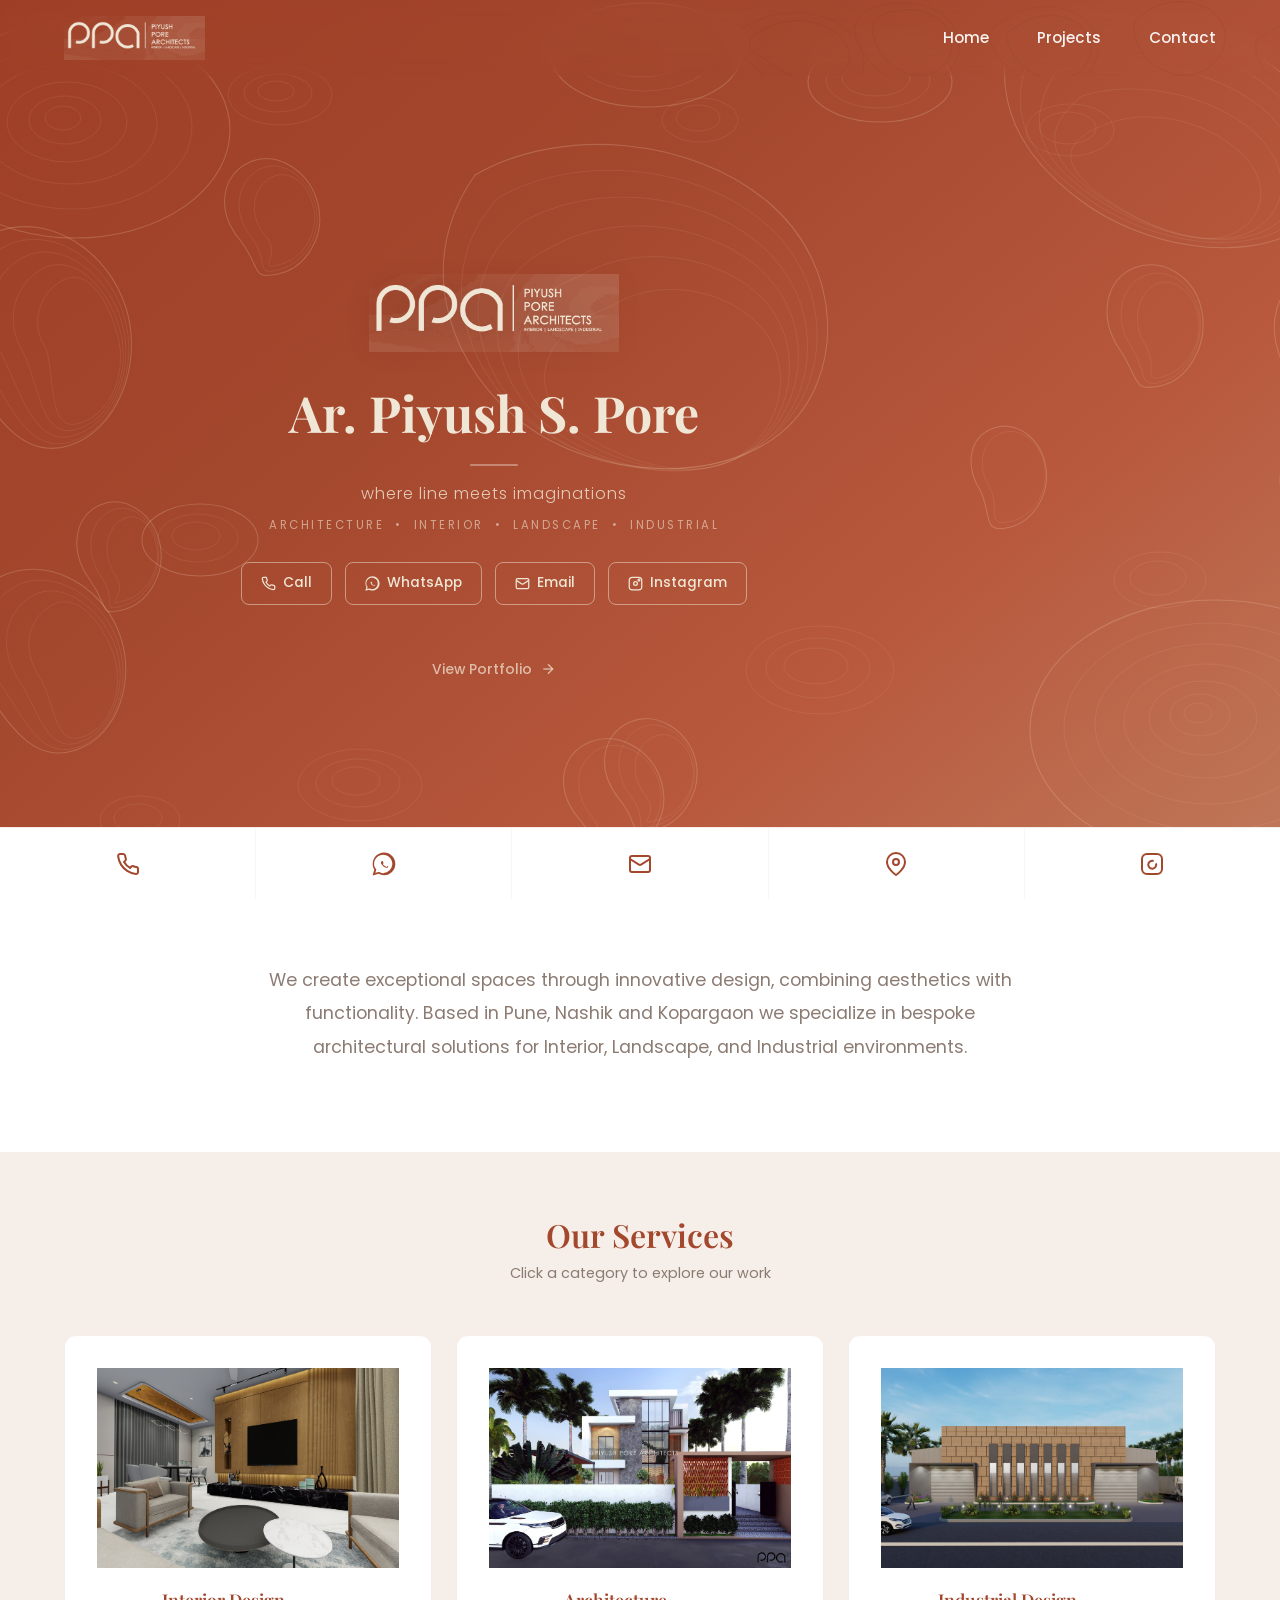
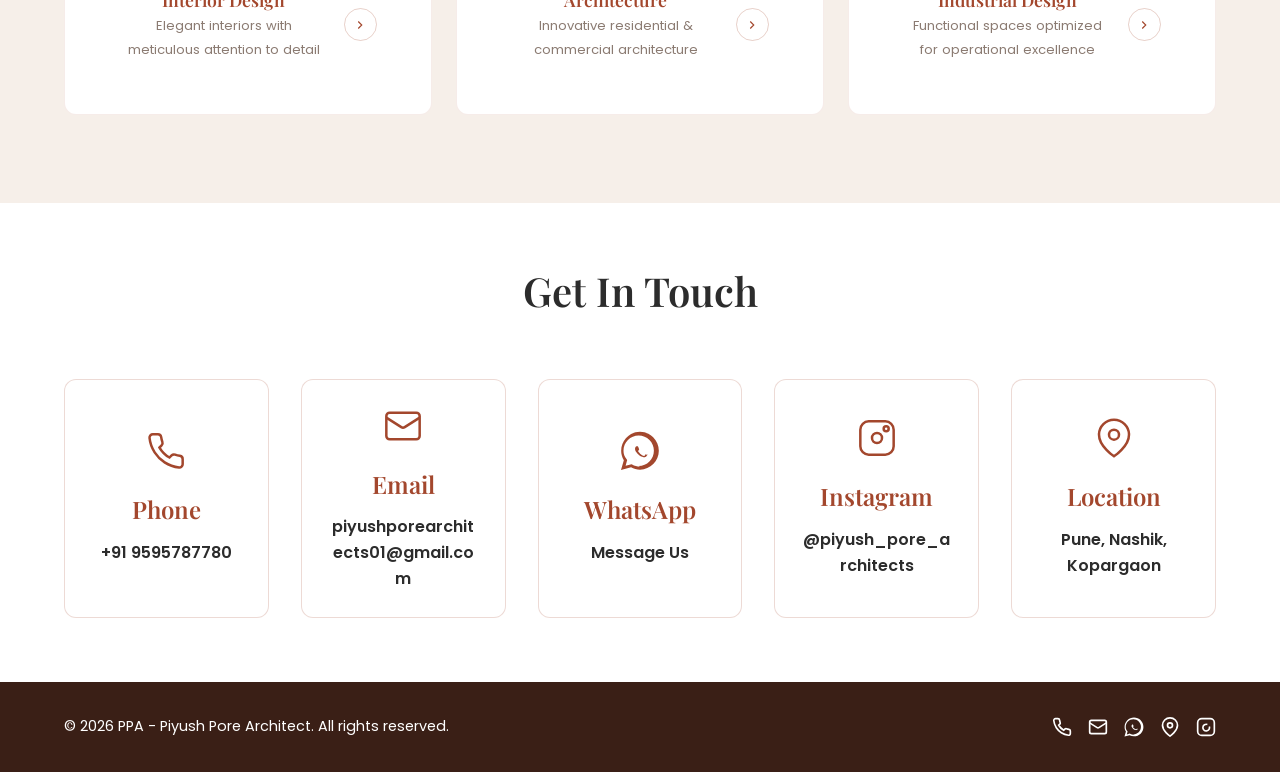
==== ppa-prod/index.html @ c806eb94 "PPA Design Version 2 with images" ====
<!DOCTYPE html>
<html lang="en">
<head>
<meta charset="UTF-8">
<meta name="viewport" content="width=device-width, initial-scale=1.0">
<meta name="description" content="PPA - Piyush Pore Architect. Premium architecture services for Interior, Landscape, and Industrial design in Pune, Nashik, and Kopargaon, Maharashtra.">
<meta name="theme-color" content="#A3472D">
<meta property="og:title" content="PPA - Piyush Pore Architect">
<meta property="og:description" content="Premium Architecture Services — Interior | Landscape | Industrial">
<meta property="og:type" content="website">
<meta property="og:url" content="https://pparchitect.netlify.app">
<title>PPA - Piyush Pore Architect | Premium Architecture Design</title>
<link rel="icon" type="image/svg+xml" href="data:image/svg+xml,<svg xmlns='http://www.w3.org/2000/svg' viewBox='0 0 100 100'><text y='75' font-size='75' font-weight='bold' fill='%23A3472D'>P</text></svg>">
<link rel="preconnect" href="https://fonts.googleapis.com">
<link rel="preconnect" href="https://fonts.gstatic.com" crossorigin>
<link href="https://fonts.googleapis.com/css2?family=Playfair+Display:wght@500;600;700&family=Poppins:wght@300;400;500;600&display=swap" rel="stylesheet">
<link rel="stylesheet" href="assets/css/style.css">
<style>
/* ══════════════════════════════════════
   NAVBAR
══════════════════════════════════════ */
.navbar {
  position: fixed; top: 0; left: 0; right: 0; z-index: 100;
  background: transparent;
  padding: 1rem 0;
  transition: background 0.5s ease, box-shadow 0.5s ease;
}
.navbar.scrolled {
  background: rgba(246,239,233,0.98);
  backdrop-filter: blur(12px);
  box-shadow: 0 2px 20px rgba(0,0,0,0.08);
}
/* Logo swap: cream on hero, brown on scroll */
.logo-cream { display: block; height: 44px; width: auto; }
.logo-brown { display: none;  height: 44px; width: auto; }
.navbar.scrolled .logo-cream { display: none; }
.navbar.scrolled .logo-brown { display: block; }
/* Nav link colours */
.nav-link { color: rgba(255,255,255,0.92) !important; transition: color 0.5s; }
.navbar.scrolled .nav-link { color: #2C2C2C !important; }
.nav-link::after { background: rgba(240,230,214,0.7); }
.navbar.scrolled .nav-link::after { background: #A3472D; }
.menu-toggle span { background: #F0E6D6; transition: background 0.4s; }
.navbar.scrolled .menu-toggle span { background: #A3472D; }
/* Navbar topo accent — right side only */
.navbar-topo {
  position: absolute; top: 0; right: 0;
  width: 42%; height: 100%;
  overflow: hidden; pointer-events: none; opacity: 0.06;
  transition: opacity 0.5s;
}
.navbar.scrolled .navbar-topo { opacity: 0.04; }
.navbar-topo svg { width: 100%; height: 100%; }

/* ══════════════════════════════════════
   HERO
══════════════════════════════════════ */
.hero {
  margin-top: 0; padding: 0;
  min-height: 100vh;
  display: flex; align-items: center; justify-content: center;
  background: linear-gradient(140deg, #9E3F26 0%, #A3472D 35%, #B8593D 70%, #C07A5C 100%);
  position: relative; overflow: hidden;
}
/* Topographic SVG background */
.hero-topo {
  position: absolute; inset: 0;
  pointer-events: none; overflow: hidden;
}
.hero-topo svg { width: 100%; height: 100%; position: absolute; inset: 0; }
.tl  { fill: none; stroke: rgba(240,215,185,0.22); stroke-width: 1.1; }
.tlt { fill: none; stroke: rgba(240,215,185,0.13); stroke-width: 0.7; }

/* ══════════════════════════════════════
   HERO CONTENT
══════════════════════════════════════ */
.hero-content {
  text-align: center; z-index: 2;
  max-width: 860px;
  padding: 5.5rem 1.5rem 2rem;
  display: flex; flex-direction: column; align-items: center;
  min-height: 100vh; justify-content: center;
  gap: 0;
}
.hero-logo-img {
  height: 78px; width: auto;
  margin-bottom: 1.8rem;
  animation: fadeUp 0.9s ease 0.1s both;
  filter: drop-shadow(0 2px 14px rgba(0,0,0,0.2));
}
/* Name stroke→fill animation */
.hero-title-svg {
  width: 100%; max-width: 580px; height: auto;
  overflow: visible; margin: 0 auto 0.3rem; display: block;
  animation: fadeUp 0.9s ease 0.4s both;
}
.title-text {
  font-family: 'Playfair Display', serif;
  font-size: 50px; font-weight: 700;
  fill: none;
  stroke: rgba(240,230,214,0.85); stroke-width: 1px;
  paint-order: stroke fill;
  animation: fillText 2.2s ease forwards 0.9s;
}
@keyframes fillText {
  0%   { fill: none; stroke: rgba(240,230,214,0.85); stroke-width: 1px; }
  50%  { fill: rgba(240,230,214,0.3); stroke: rgba(240,230,214,0.7); stroke-width: 0.5px; }
  100% { fill: #F0E6D6; stroke: rgba(240,230,214,0); stroke-width: 0; }
}
@keyframes fadeUp {
  from { opacity: 0; transform: translateY(20px); }
  to   { opacity: 1; transform: translateY(0); }
}
.hero-divider {
  width: 48px; height: 1.5px;
  background: rgba(240,230,214,0.4);
  margin: 0.85rem auto;
  animation: fadeUp 0.9s ease 0.7s both;
}
.hero-subtitle {
  font-size: 1rem; color: rgba(240,230,214,0.82);
  margin-bottom: 0.45rem; font-weight: 300; letter-spacing: 1px;
  animation: fadeUp 0.9s ease 0.8s both;
}
.hero-services-line {
  font-size: 0.72rem; color: rgba(240,230,214,0.58);
  letter-spacing: 2.5px; font-family: 'Poppins', sans-serif;
  font-weight: 400; text-transform: uppercase;
  margin-bottom: 1.6rem;
  animation: fadeUp 0.9s ease 0.9s both;
}
.hero-cta {
  display: flex; gap: 0.8rem;
  justify-content: center; flex-wrap: wrap;
  margin-bottom: 1.2rem;
  animation: fadeUp 0.9s ease 1s both;
}
.btn-outline {
  background: transparent; color: #F0E6D6;
  border: 1.5px solid rgba(240,230,214,0.5);
  border-radius: 8px; padding: 0.6rem 1.2rem;
  font-size: 0.86rem; font-weight: 500;
  display: inline-flex; align-items: center; gap: 0.42rem;
  cursor: pointer; transition: all 0.3s; text-decoration: none;
  font-family: 'Poppins', sans-serif;
}
.btn-outline:hover { background: rgba(240,230,214,0.13); border-color: #F0E6D6; transform: translateY(-2px); }
.btn-icon { width: 15px; height: 15px; flex-shrink: 0; }
.hero-secondary { animation: fadeUp 0.9s ease 1.1s both; }
.link-arrow {
  display: inline-flex; align-items: center; gap: 0.5rem;
  color: rgba(240,230,214,0.72); font-weight: 500; font-size: 0.87rem;
  text-decoration: none; transition: all 0.3s; font-family: 'Poppins', sans-serif;
}
.link-arrow:hover { color: #F0E6D6; gap: 0.82rem; }
.link-arrow svg { width: 16px; height: 16px; }

/* ══════════════════════════════════════
   SERVICE CARDS
══════════════════════════════════════ */
.services { padding: 4rem 1.5rem; background: var(--light); }
.services-section-title { text-align: center; font-family: var(--font-serif); font-size: 2rem; color: var(--primary); margin-bottom: 0.4rem; }
.services-section-sub { text-align: center; color: var(--gray); font-size: 0.9rem; margin-bottom: 2.5rem; }
.services-grid { display: grid; grid-template-columns: repeat(3,1fr); gap: 1.5rem; }
.service-card { background: var(--white); border: 1px solid rgba(163,71,45,0.1); border-radius: 12px; overflow: hidden; cursor: pointer; transition: all 0.4s; }
.service-card:hover { border-color: var(--primary); box-shadow: 0 16px 40px rgba(163,71,45,0.15); transform: translateY(-4px); }
.service-card.active { border-color: var(--primary); box-shadow: 0 16px 40px rgba(163,71,45,0.2); }
.service-card-preview { width: 100%; height: 200px; overflow: hidden; }
.service-card-preview img { width: 100%; height: 100%; object-fit: cover; transition: transform 0.5s; }
.service-card:hover .service-card-preview img { transform: scale(1.05); }
.service-card-body { padding: 1.3rem 1.4rem; display: flex; justify-content: space-between; align-items: center; }
.service-card-body h3 { color: var(--primary); font-size: 1.1rem; margin: 0; font-family: var(--font-serif); }
.service-card-info p { color: var(--gray); font-size: 0.82rem; margin: 0.25rem 0 0; }
.service-card-info { flex: 1; }
.service-card-arrow { width: 33px; height: 33px; border: 1.5px solid rgba(163,71,45,0.25); border-radius: 50%; display: flex; align-items: center; justify-content: center; transition: all 0.3s; flex-shrink: 0; margin-left: 1rem; }
.service-card:hover .service-card-arrow,
.service-card.active .service-card-arrow { background: var(--primary); border-color: var(--primary); }
.service-card-arrow svg { width: 14px; height: 14px; color: var(--primary); transition: all 0.3s; }
.service-card:hover .service-card-arrow svg,
.service-card.active .service-card-arrow svg { color: white; }
.arrow-icon { transition: transform 0.3s; }
.service-card.active .arrow-icon { transform: rotate(90deg); }

/* Strip */
.image-strip-wrapper { grid-column: 1/-1; max-height: 0; overflow: hidden; transition: max-height 0.6s cubic-bezier(0.4,0,0.2,1), opacity 0.4s; opacity: 0; }
.image-strip-wrapper.open { max-height: 420px; opacity: 1; }
.image-strip-panel { background: var(--white); border: 1px solid rgba(163,71,45,0.12); border-radius: 12px; padding: 1.4rem; margin-top: 0.5rem; }
.image-strip-header { display: flex; justify-content: space-between; align-items: center; margin-bottom: 1rem; }
.image-strip-header h4 { font-family: var(--font-serif); color: var(--primary); font-size: 1.05rem; margin: 0; }
.view-all-btn { display: inline-flex; align-items: center; gap: 5px; padding: 0.42rem 1rem; background: var(--primary); color: white; border-radius: 50px; font-size: 0.82rem; font-weight: 600; text-decoration: none; transition: all 0.3s; }
.view-all-btn:hover { background: var(--dark); }
.view-all-btn svg { width: 13px; height: 13px; }
.image-strip-scroll { display: flex; gap: 10px; overflow-x: auto; padding-bottom: 0.6rem; scroll-snap-type: x mandatory; scrollbar-width: thin; scrollbar-color: var(--secondary) transparent; -webkit-overflow-scrolling: touch; }
.image-strip-scroll::-webkit-scrollbar { height: 3px; }
.image-strip-scroll::-webkit-scrollbar-thumb { background: var(--secondary); border-radius: 2px; }
.strip-img-item { flex: 0 0 250px; height: 190px; border-radius: 8px; overflow: hidden; cursor: pointer; scroll-snap-align: start; position: relative; transition: transform 0.3s; }
.strip-img-item:hover { transform: scale(1.02); }
.strip-img-item img { width: 100%; height: 100%; object-fit: cover; transition: transform 0.4s; }
.strip-img-item:hover img { transform: scale(1.08); }
.strip-img-overlay { position: absolute; inset: 0; background: linear-gradient(180deg, transparent 50%, rgba(58,31,22,0.85) 100%); opacity: 0; transition: opacity 0.3s; display: flex; align-items: flex-end; padding: 0.7rem; }
.strip-img-item:hover .strip-img-overlay { opacity: 1; }
.strip-img-overlay span { color: white; font-size: 0.78rem; font-weight: 500; }

/* Lightbox */
.lightbox { display: none; position: fixed; inset: 0; background: rgba(0,0,0,0.96); z-index: 2000; align-items: center; justify-content: center; }
.lightbox.active { display: flex; }
.lightbox-inner { max-width: 90vw; max-height: 90vh; display: flex; flex-direction: column; align-items: center; }
.lightbox-inner img { max-width: 100%; max-height: 80vh; border-radius: 8px; object-fit: contain; }
.lightbox-caption { color: #E8D5C4; font-family: var(--font-serif); font-size: 0.9rem; margin-top: 0.8rem; }
.lightbox-close { position: fixed; top: 18px; right: 18px; width: 42px; height: 42px; background: rgba(255,255,255,0.1); border: none; border-radius: 50%; cursor: pointer; display: flex; align-items: center; justify-content: center; transition: background 0.3s; z-index: 2001; }
.lightbox-close:hover { background: var(--primary); }
.lightbox-close svg { width: 20px; height: 20px; color: white; }
.lightbox-nav { position: fixed; top: 50%; transform: translateY(-50%); width: 42px; height: 42px; background: rgba(255,255,255,0.1); border: none; border-radius: 50%; cursor: pointer; display: flex; align-items: center; justify-content: center; transition: background 0.3s; z-index: 2001; }
.lightbox-nav:hover { background: var(--primary); }
.lightbox-nav svg { width: 20px; height: 20px; color: white; }
.lightbox-prev { left: 18px; }
.lightbox-next { right: 18px; }

/* Footer */
.footer-links { grid-template-columns: repeat(5,1fr); }

/* ══════════════════════════════════════
   RESPONSIVE
══════════════════════════════════════ */
@media (max-width: 768px) {
  .services-grid { grid-template-columns: 1fr; }
  .hero-logo-img { height: 58px; }
  .title-text { font-size: 32px; }
  .hero-title-svg { max-width: 300px; }
  .strip-img-item { flex: 0 0 200px; height: 160px; }
  .image-strip-wrapper.open { max-height: 340px; }
  .navbar-topo { display: none; }
  .hero-content { padding: 4.5rem 1.2rem 1.5rem; }
}
@media (max-width: 480px) {
  .title-text { font-size: 24px; }
  .hero-title-svg { max-width: 230px; }
  .hero-cta { flex-direction: column; align-items: stretch; }
  .btn-outline { justify-content: center; }
  .hero-logo-img { height: 48px; }
}
</style>
</head>
<body>

<!-- ══════════════════════════════════════
     NAVBAR
══════════════════════════════════════ -->
<nav class="navbar" id="navbar">
  <!-- Subtle topo pattern right side -->
  <div class="navbar-topo" aria-hidden="true">
    <svg viewBox="0 0 600 70" preserveAspectRatio="xMidYMid slice" xmlns="http://www.w3.org/2000/svg">
      <path d="M60,35 C80,18 110,14 132,26 C154,38 158,60 140,70 C122,80 96,72 78,58 C62,46 58,48 60,35Z" stroke="#3A1F16" stroke-width="0.9" fill="none"/>
      <path d="M48,30 C74,8 118,6 145,24 C170,42 172,72 148,84 C124,96 86,84 64,62 C44,42 38,48 48,30Z" stroke="#3A1F16" stroke-width="0.7" fill="none"/>
      <path d="M180,15 C200,4 228,8 240,24 C252,40 244,62 226,68 C208,74 186,62 178,44 C170,28 172,22 180,15Z" stroke="#3A1F16" stroke-width="0.9" fill="none"/>
      <path d="M168,10 C194,-4 232,2 246,22 C260,42 250,68 228,76 C206,84 176,70 164,48 C152,28 154,20 168,10Z" stroke="#3A1F16" stroke-width="0.7" fill="none"/>
      <path d="M310,22 C328,10 356,12 368,28 C380,44 372,66 352,72 C332,78 308,64 300,46 C292,30 296,30 310,22Z" stroke="#3A1F16" stroke-width="0.9" fill="none"/>
      <path d="M298,16 C322,0 360,4 374,24 C388,44 378,70 354,78 C330,86 298,70 286,48 C274,28 280,28 298,16Z" stroke="#3A1F16" stroke-width="0.7" fill="none"/>
      <path d="M430,8 C452,-4 484,2 494,20 C504,38 492,62 470,68 C448,74 422,58 416,38 C410,20 414,16 430,8Z" stroke="#3A1F16" stroke-width="0.9" fill="none"/>
      <path d="M540,28 C556,16 578,20 586,36 C594,52 582,70 564,74 C546,78 528,64 526,48 C524,34 528,36 540,28Z" stroke="#3A1F16" stroke-width="0.8" fill="none"/>
    </svg>
  </div>
  <div class="container">
    <div class="nav-wrapper">
      <a href="index.html" class="logo">
        <img src="assets/images/logo_cream.png" class="logo-cream" alt="PPA Architect" width="160" height="44">
        <img src="assets/images/logo_brown.png" class="logo-brown" alt="PPA Architect" width="160" height="44">
      </a>
      <button class="menu-toggle" id="menuToggle" aria-label="Toggle menu">
        <span></span><span></span><span></span>
      </button>
      <ul class="nav-menu" id="navMenu">
        <li><a href="index.html" class="nav-link">Home</a></li>
        <li><a href="projects.html" class="nav-link">Projects</a></li>
        <li><a href="#contact" class="nav-link">Contact</a></li>
      </ul>
    </div>
  </div>
</nav>

<!-- ══════════════════════════════════════
     HERO
══════════════════════════════════════ -->
<section class="hero" id="hero">

  <!-- Dense random organic topo background -->
  <div class="hero-topo" aria-hidden="true">
    <svg viewBox="0 0 1440 900" preserveAspectRatio="xMidYMid slice" xmlns="http://www.w3.org/2000/svg">

      <!-- CLUSTER 1: Top-left nested ovals -->
      <ellipse cx="155" cy="130" rx="155" ry="108" class="tl"/>
      <ellipse cx="152" cy="127" rx="120" ry="82"  class="tlt"/>
      <ellipse cx="149" cy="124" rx="88"  ry="60"  class="tlt"/>
      <ellipse cx="147" cy="122" rx="60"  ry="40"  class="tlt"/>
      <ellipse cx="145" cy="120" rx="36"  ry="24"  class="tlt"/>
      <ellipse cx="143" cy="118" rx="18"  ry="12"  class="tlt"/>

      <!-- CLUSTER 2: Top-right irregular blob -->
      <path d="M1090,30 C1175,0 1295,18 1360,72 C1422,126 1428,202 1374,232 C1320,262 1224,248 1160,200 C1098,154 1072,100 1090,30Z" class="tl"/>
      <path d="M1112,50 C1190,24 1296,42 1352,90 C1408,138 1410,204 1360,230 C1310,256 1224,240 1164,196 C1106,154 1085,112 1112,50Z" class="tlt"/>
      <path d="M1136,72 C1204,50 1296,68 1344,110 C1392,152 1390,208 1346,230 C1302,252 1226,234 1170,194 C1116,156 1106,120 1136,72Z" class="tlt"/>
      <path d="M1162,96 C1218,78 1294,96 1334,132 C1374,168 1368,214 1330,232 C1292,250 1226,230 1176,194 C1128,160 1120,130 1162,96Z" class="tlt"/>
      <path d="M1192,122 C1236,108 1292,124 1322,154 C1352,184 1344,220 1312,234 C1280,248 1226,228 1182,196 C1140,166 1138,140 1192,122Z" class="tlt"/>

      <!-- CLUSTER 3: Mid-left teardrop -->
      <path d="M45,365 C15,315 24,252 76,232 C128,212 188,250 206,308 C224,366 196,432 148,446 C100,460 72,412 45,365Z" class="tl"/>
      <path d="M63,360 C36,316 46,262 90,244 C134,226 188,262 204,316 C220,370 194,430 150,442 C108,454 88,402 63,360Z" class="tlt"/>
      <path d="M82,355 C60,318 70,272 106,256 C142,240 188,274 202,323 C216,372 192,426 152,436 C114,446 100,390 82,355Z" class="tlt"/>
      <path d="M102,350 C84,320 95,282 124,268 C154,254 188,286 200,330 C212,374 190,422 154,430 C120,438 118,378 102,350Z" class="tlt"/>
      <path d="M124,345 C110,322 120,292 143,280 C167,268 188,298 198,337 C208,376 188,418 156,424 C126,430 136,366 124,345Z" class="tlt"/>

      <!-- CLUSTER 4: Centre large irregular -->
      <path d="M555,175 C642,125 772,138 848,202 C924,266 926,378 862,432 C798,486 676,478 604,424 C534,372 490,268 555,175Z" class="tl"/>
      <path d="M578,198 C658,152 778,165 846,224 C914,283 912,386 852,436 C792,486 680,476 612,424 C546,374 510,272 578,198Z" class="tlt"/>
      <path d="M603,222 C676,180 784,193 844,248 C904,303 900,396 844,442 C788,488 684,476 618,426 C554,378 530,278 603,222Z" class="tlt"/>
      <path d="M630,248 C695,210 792,223 843,272 C894,321 888,404 836,446 C784,488 690,474 628,426 C568,380 552,282 630,248Z" class="tlt"/>
      <path d="M660,276 C716,242 800,255 842,298 C884,341 876,414 830,450 C784,486 698,470 640,426 C584,384 578,306 660,276Z" class="tlt"/>
      <path d="M692,306 C738,276 806,289 840,326 C874,363 864,424 822,454 C780,484 706,466 654,428 C604,392 618,332 692,306Z" class="tlt"/>

      <!-- CLUSTER 5: Bottom-right nested circles -->
      <ellipse cx="1295" cy="730" rx="185" ry="130" class="tl"/>
      <ellipse cx="1292" cy="727" rx="148" ry="104" class="tlt"/>
      <ellipse cx="1289" cy="724" rx="114" ry="80"  class="tlt"/>
      <ellipse cx="1286" cy="721" rx="82"  ry="57"  class="tlt"/>
      <ellipse cx="1283" cy="718" rx="54"  ry="37"  class="tlt"/>
      <ellipse cx="1280" cy="715" rx="30"  ry="21"  class="tlt"/>
      <ellipse cx="1278" cy="713" rx="14"  ry="10"  class="tlt"/>

      <!-- CLUSTER 6: Bottom-left organic -->
      <path d="M65,690 C34,648 40,596 82,576 C124,556 178,582 198,630 C218,678 198,736 156,750 C114,764 92,728 65,690Z" class="tl"/>
      <path d="M82,686 C55,648 62,604 96,586 C130,568 178,593 196,637 C214,681 196,734 158,747 C122,760 106,722 82,686Z" class="tlt"/>
      <path d="M100,682 C77,648 85,612 112,596 C139,580 178,604 194,643 C210,682 194,731 160,742 C128,754 120,714 100,682Z" class="tlt"/>
      <path d="M120,678 C100,648 109,620 130,606 C152,592 178,614 192,650 C206,685 192,728 162,737 C134,746 136,706 120,678Z" class="tlt"/>

      <!-- CLUSTER 7: Top-centre small loops -->
      <ellipse cx="726" cy="55"  rx="95"  ry="52"  class="tl"/>
      <ellipse cx="724" cy="53"  rx="70"  ry="38"  class="tlt"/>
      <ellipse cx="722" cy="51"  rx="48"  ry="26"  class="tlt"/>
      <ellipse cx="720" cy="49"  rx="28"  ry="15"  class="tlt"/>

      <!-- CLUSTER 8: Right-mid elongated -->
      <path d="M1365,368 C1344,326 1354,284 1396,272 C1438,260 1480,290 1488,334 C1496,378 1472,424 1432,432 C1392,440 1382,408 1365,368Z" class="tl"/>
      <path d="M1378,366 C1360,330 1370,292 1404,281 C1438,270 1472,298 1479,338 C1486,378 1464,420 1428,428 C1392,436 1392,400 1378,366Z" class="tlt"/>
      <path d="M1392,364 C1377,334 1388,300 1414,290 C1440,280 1465,306 1471,342 C1477,378 1457,416 1424,422 C1393,428 1404,392 1392,364Z" class="tlt"/>

      <!-- CLUSTER 9: Upper-right secondary small -->
      <ellipse cx="960"  cy="82"  rx="72"  ry="40"  class="tl"/>
      <ellipse cx="958"  cy="80"  rx="52"  ry="28"  class="tlt"/>
      <ellipse cx="956"  cy="78"  rx="34"  ry="18"  class="tlt"/>

      <!-- CLUSTER 10: Bottom-centre medium -->
      <path d="M660,820 C634,790 640,754 670,742 C700,730 734,752 742,784 C750,816 730,848 700,854 C672,860 682,846 660,820Z" class="tl"/>
      <path d="M672,817 C650,790 657,758 681,748 C705,738 734,758 740,786 C746,814 728,842 701,847 C676,852 690,842 672,817Z" class="tlt"/>

      <!-- CLUSTER 11: Left-mid small accent -->
      <ellipse cx="280" cy="540" rx="58"  ry="36"  class="tl"/>
      <ellipse cx="278" cy="538" rx="40"  ry="24"  class="tlt"/>
      <ellipse cx="276" cy="536" rx="24"  ry="14"  class="tlt"/>

      <!-- CLUSTER 12: Mid-right mid accent -->
      <path d="M1060,490 C1044,464 1050,436 1074,428 C1098,420 1122,440 1126,468 C1130,496 1112,524 1086,528 C1062,532 1072,514 1060,490Z" class="tl"/>
      <path d="M1070,488 C1056,466 1062,440 1082,433 C1102,426 1122,444 1125,469 C1128,494 1112,518 1088,522 C1066,526 1080,508 1070,488Z" class="tlt"/>

      <!-- CLUSTER 13: Top-left secondary -->
      <ellipse cx="360" cy="95"  rx="52"  ry="30"  class="tlt"/>
      <ellipse cx="358" cy="93"  rx="34"  ry="19"  class="tlt"/>
      <ellipse cx="356" cy="91"  rx="18"  ry="10"  class="tlt"/>

      <!-- CLUSTER 14: Bottom scattered accents -->
      <ellipse cx="440" cy="785" rx="62"  ry="36"  class="tlt"/>
      <ellipse cx="438" cy="783" rx="42"  ry="24"  class="tlt"/>
      <ellipse cx="436" cy="781" rx="24"  ry="14"  class="tlt"/>
      <ellipse cx="900" cy="670" rx="74"  ry="44"  class="tlt"/>
      <ellipse cx="898" cy="668" rx="52"  ry="30"  class="tlt"/>
      <ellipse cx="896" cy="666" rx="32"  ry="18"  class="tlt"/>
      <ellipse cx="1150" cy="130" rx="44" ry="26"  class="tlt"/>
      <ellipse cx="1148" cy="128" rx="28" ry="16"  class="tlt"/>

      <!-- CLUSTER 15: Upper-mid left blob -->
      <path d="M320,240 C295,210 302,174 330,162 C358,150 390,172 398,204 C406,236 386,268 358,274 C330,280 342,268 320,240Z" class="tl"/>
      <path d="M332,238 C310,212 318,180 340,169 C362,158 390,178 396,207 C402,235 384,264 358,270 C334,276 350,262 332,238Z" class="tlt"/>
      <path d="M346,236 C326,214 334,186 352,177 C370,168 390,185 394,210 C398,235 382,260 358,265 C336,270 362,256 346,236Z" class="tlt"/>

      <!-- CLUSTER 16: Mid-screen right secondary -->
      <path d="M1200,350 C1178,318 1185,280 1214,268 C1243,256 1276,278 1282,312 C1288,346 1268,380 1240,386 C1212,392 1220,380 1200,350Z" class="tl"/>
      <path d="M1212,348 C1193,320 1200,286 1224,276 C1248,265 1276,286 1280,316 C1284,346 1266,376 1241,382 C1218,388 1228,374 1212,348Z" class="tlt"/>
      <path d="M1226,346 C1210,322 1218,293 1236,284 C1254,276 1276,294 1279,320 C1282,346 1264,372 1242,377 C1222,382 1238,368 1226,346Z" class="tlt"/>

      <!-- CLUSTER 17: Bottom-centre extra -->
      <path d="M700,800 C675,770 682,734 710,722 C738,710 770,732 776,762 C782,792 762,824 734,830 C706,836 722,828 700,800Z" class="tl"/>
      <path d="M712,798 C690,771 698,739 720,728 C742,717 770,737 774,764 C778,791 760,820 734,826 C710,832 730,823 712,798Z" class="tlt"/>
      <path d="M726,796 C707,773 715,746 733,737 C751,728 770,745 773,768 C776,791 759,816 735,821 C713,826 741,817 726,796Z" class="tlt"/>

      <!-- CLUSTER 18: Far right mid -->
      <ellipse cx="1430" cy="480" rx="70"  ry="45"  class="tl"/>
      <ellipse cx="1428" cy="478" rx="50"  ry="32"  class="tlt"/>
      <ellipse cx="1426" cy="476" rx="32"  ry="20"  class="tlt"/>
      <ellipse cx="1424" cy="474" rx="16"  ry="10"  class="tlt"/>

      <!-- CLUSTER 19: Left lower secondary -->
      <path d="M170,580 C148,550 155,516 180,505 C205,494 234,514 240,544 C246,574 228,604 202,610 C178,616 190,608 170,580Z" class="tl"/>
      <path d="M182,578 C163,551 170,521 190,511 C210,501 234,519 238,546 C242,573 226,600 202,606 C180,612 198,603 182,578Z" class="tlt"/>
      <path d="M196,576 C180,553 187,527 203,519 C219,511 234,526 237,549 C240,572 225,596 203,601 C183,606 208,597 196,576Z" class="tlt"/>

      <!-- CLUSTER 20: Top right extra small -->
      <ellipse cx="850"  cy="35"  rx="48"  ry="26"  class="tlt"/>
      <ellipse cx="848"  cy="33"  rx="30"  ry="16"  class="tlt"/>
      <ellipse cx="500"  cy="860" rx="55"  ry="30"  class="tlt"/>
      <ellipse cx="498"  cy="858" rx="36"  ry="19"  class="tlt"/>
      <ellipse cx="1240" cy="580" rx="46"  ry="28"  class="tlt"/>
      <ellipse cx="1238" cy="578" rx="28"  ry="17"  class="tlt"/>
      <ellipse cx="220"  cy="820" rx="40"  ry="24"  class="tlt"/>
      <ellipse cx="218"  cy="818" rx="24"  ry="14"  class="tlt"/>
      <ellipse cx="780"  cy="120" rx="38"  ry="22"  class="tlt"/>
      <ellipse cx="778"  cy="118" rx="22"  ry="13"  class="tlt"/>
    </svg>
  </div>

  <div class="container">
    <div class="hero-content">
      <!-- Real logo — cream version for hero -->
      <img
        src="assets/images/logo_cream.png"
        class="hero-logo-img"
        alt="PPA - Piyush Pore Architects"
        width="400" height="78"
      >
      <!-- Name: stroke → fill animation -->
      <svg class="hero-title-svg" viewBox="0 0 580 65" xmlns="http://www.w3.org/2000/svg" aria-label="Ar. Piyush S. Pore">
        <text class="title-text" x="290" y="52" text-anchor="middle">Ar. Piyush S. Pore</text>
      </svg>
      <div class="hero-divider"></div>
      <p class="hero-subtitle">where line meets imaginations</p>
      <p class="hero-services-line">Architecture &nbsp;•&nbsp; Interior &nbsp;•&nbsp; Landscape &nbsp;•&nbsp; Industrial</p>
      <div class="hero-cta">
        <a href="tel:+919595787780" class="btn btn-outline">
          <svg class="btn-icon" viewBox="0 0 24 24" fill="none" stroke="currentColor" stroke-width="2"><path d="M22 16.92v3a2 2 0 0 1-2.18 2 19.79 19.79 0 0 1-8.63-3.07 19.5 19.5 0 0 1-6-6 19.79 19.79 0 0 1-3.07-8.67A2 2 0 0 1 4.11 2h3a2 2 0 0 1 2 1.72 12.84 12.84 0 0 0 .7 2.81 2 2 0 0 1-.45 2.11L8.09 9.91a16 16 0 0 0 6 6l1.27-1.27a2 2 0 0 1 2.11-.45 12.84 12.84 0 0 0 2.81.7A2 2 0 0 1 22 16.92z"/></svg>
          <span>Call</span>
        </a>
        <a href="https://wa.me/919595787780?text=Hello%20Piyush%20Pore%20Architects%2C%20I%20would%20like%20to%20discuss%20a%20project." class="btn btn-outline" target="_blank" rel="noopener noreferrer">
          <svg class="btn-icon" viewBox="0 0 24 24" fill="currentColor"><path d="M20.1 3.9C17.9 1.7 15 .5 12 .5 5.8.5.7 5.6.7 11.9c0 2 .5 3.9 1.6 5.6L.6 23.4l6.02-1.58c1.6.9 3.5 1.36 5.38 1.36 6.2 0 11.3-5.1 11.3-11.3 0-3-1.2-5.9-3.4-8.06zM12 21.4c-1.68 0-3.31-.44-4.73-1.28l-.34-.2-3.56.93.94-3.46-.22-.35C2.62 15.45 2.1 13.76 2.1 11.9c0-5.05 4.1-9.15 9.15-9.15 2.43 0 4.72.94 6.43 2.64 1.71 1.71 2.65 3.98 2.65 6.43 0 5.05-4.1 9.15-9.15 9.15zm5.04-6.71c-.19-.09-1.13-.56-1.31-.62-.17-.06-.3-.09-.42.09-.13.17-.49.62-.6.75-.11.12-.22.14-.41.05s-1.17-.43-2.23-1.37c-.62-.53-1.04-1.18-1.16-1.38-.12-.19-.01-.3.09-.39.09-.09.19-.23.28-.35.09-.12.12-.2.19-.33.06-.13.03-.25-.02-.34-.05-.09-.42-1.02-.58-1.39-.15-.37-.3-.32-.42-.32-.11 0-.23-.01-.35-.01-.12 0-.31.05-.47.23-.16.18-.62.6-.62 1.47s.64 1.71.73 1.83c.09.12 1.25 1.91 3.03 2.68.42.18.75.29 1.01.37.42.13.81.11 1.11.07.34-.05 1.04-.43 1.19-.84.15-.41.15-.76.1-.84-.04-.07-.16-.12-.35-.21z"/></svg>
          <span>WhatsApp</span>
        </a>
        <a href="mailto:piyushporearchitects01@gmail.com?subject=Project%20Discussion" class="btn btn-outline">
          <svg class="btn-icon" viewBox="0 0 24 24" fill="none" stroke="currentColor" stroke-width="2"><rect x="2" y="4" width="20" height="16" rx="2"/><path d="m22 7-8.97 5.7a1.94 1.94 0 0 1-2.06 0L2 7"/></svg>
          <span>Email</span>
        </a>
        <a href="https://www.instagram.com/piyush_pore_architects" target="_blank" rel="noopener noreferrer" class="btn btn-outline">
          <svg class="btn-icon" viewBox="0 0 24 24" fill="none" stroke="currentColor" stroke-width="2"><rect x="2" y="2" width="20" height="20" rx="5"/><circle cx="12" cy="12" r="3"/><circle cx="17.5" cy="6.5" r="1.5"/></svg>
          <span>Instagram</span>
        </a>
      </div>
      <div class="hero-secondary">
        <a href="projects.html" class="link-arrow">
          <span>View Portfolio</span>
          <svg viewBox="0 0 24 24" fill="none" stroke="currentColor" stroke-width="2"><line x1="5" y1="12" x2="19" y2="12"/><polyline points="12 5 19 12 12 19"/></svg>
        </a>
      </div>
    </div>
  </div>
</section>

<!-- ══════════════════════════════════════
     ABOUT
══════════════════════════════════════ -->
<section class="about">
  <div class="container">
    <div class="about-content">
      <p class="about-text">We create exceptional spaces through innovative design, combining aesthetics with functionality. Based in Pune, Nashik and Kopargaon we specialize in bespoke architectural solutions for Interior, Landscape, and Industrial environments.</p>
    </div>
  </div>
</section>

<!-- ══════════════════════════════════════
     SERVICES — data-driven, easy to extend
══════════════════════════════════════ -->
<section class="services" id="services">
  <div class="container">
    <h2 class="services-section-title">Our Services</h2>
    <p class="services-section-sub">Click a category to explore our work</p>
    <div class="services-grid" id="servicesGrid">
      <!-- Cards injected by JS from SERVICE_DATA below -->
      <div class="image-strip-wrapper" id="strip-panel">
        <div class="image-strip-panel">
          <div class="image-strip-header">
            <h4 id="strip-title"></h4>
            <a href="projects.html" class="view-all-btn" id="strip-viewall">
              View All Projects
              <svg viewBox="0 0 24 24" fill="none" stroke="currentColor" stroke-width="2"><line x1="5" y1="12" x2="19" y2="12"/><polyline points="12 5 19 12 12 19"/></svg>
            </a>
          </div>
          <div class="image-strip-scroll" id="strip-scroll"></div>
        </div>
      </div>
    </div>
  </div>
</section>

<!-- ══════════════════════════════════════
     CONTACT
══════════════════════════════════════ -->
<section class="contact" id="contact">
  <div class="container">
    <h2 class="contact-title">Get In Touch</h2>
    <div class="contact-grid">
      <div class="contact-card">
        <svg class="contact-icon" viewBox="0 0 24 24" fill="none" stroke="currentColor" stroke-width="2"><path d="M22 16.92v3a2 2 0 0 1-2.18 2 19.79 19.79 0 0 1-8.63-3.07 19.5 19.5 0 0 1-6-6 19.79 19.79 0 0 1-3.07-8.67A2 2 0 0 1 4.11 2h3a2 2 0 0 1 2 1.72 12.84 12.84 0 0 0 .7 2.81 2 2 0 0 1-.45 2.11L8.09 9.91a16 16 0 0 0 6 6l1.27-1.27a2 2 0 0 1 2.11-.45 12.84 12.84 0 0 0 2.81.7A2 2 0 0 1 22 16.92z"/></svg>
        <h3>Phone</h3><a href="tel:+919595787780" class="contact-link">+91 9595787780</a>
      </div>
      <div class="contact-card">
        <svg class="contact-icon" viewBox="0 0 24 24" fill="none" stroke="currentColor" stroke-width="2"><rect x="2" y="4" width="20" height="16" rx="2"/><path d="m22 7-8.97 5.7a1.94 1.94 0 0 1-2.06 0L2 7"/></svg>
        <h3>Email</h3><a href="mailto:piyushporearchitects01@gmail.com?subject=Project%20Discussion" class="contact-link">piyushporearchitects01@gmail.com</a>
      </div>
      <div class="contact-card">
        <svg class="contact-icon" viewBox="0 0 24 24" fill="currentColor"><path d="M20.1 3.9C17.9 1.7 15 .5 12 .5 5.8.5.7 5.6.7 11.9c0 2 .5 3.9 1.6 5.6L.6 23.4l6.02-1.58c1.6.9 3.5 1.36 5.38 1.36 6.2 0 11.3-5.1 11.3-11.3 0-3-1.2-5.9-3.4-8.06zM12 21.4c-1.68 0-3.31-.44-4.73-1.28l-.34-.2-3.56.93.94-3.46-.22-.35C2.62 15.45 2.1 13.76 2.1 11.9c0-5.05 4.1-9.15 9.15-9.15 2.43 0 4.72.94 6.43 2.64 1.71 1.71 2.65 3.98 2.65 6.43 0 5.05-4.1 9.15-9.15 9.15zm5.04-6.71c-.19-.09-1.13-.56-1.31-.62-.17-.06-.3-.09-.42.09-.13.17-.49.62-.6.75-.11.12-.22.14-.41.05s-1.17-.43-2.23-1.37c-.62-.53-1.04-1.18-1.16-1.38-.12-.19-.01-.3.09-.39.09-.09.19-.23.28-.35.09-.12.12-.2.19-.33.06-.13.03-.25-.02-.34-.05-.09-.42-1.02-.58-1.39-.15-.37-.3-.32-.42-.32-.11 0-.23-.01-.35-.01-.12 0-.31.05-.47.23-.16.18-.62.6-.62 1.47s.64 1.71.73 1.83c.09.12 1.25 1.91 3.03 2.68.42.18.75.29 1.01.37.42.13.81.11 1.11.07.34-.05 1.04-.43 1.19-.84.15-.41.15-.76.1-.84-.04-.07-.16-.12-.35-.21z"/></svg>
        <h3>WhatsApp</h3><a href="https://wa.me/919595787780?text=Hello%20Piyush%20Pore%20Architects%2C%20I%20would%20like%20to%20discuss%20a%20project." class="contact-link" target="_blank" rel="noopener noreferrer">Message Us</a>
      </div>
      <div class="contact-card">
        <svg class="contact-icon" viewBox="0 0 24 24" fill="none" stroke="currentColor" stroke-width="2"><rect x="2" y="2" width="20" height="20" rx="5"/><circle cx="12" cy="12" r="3"/><circle cx="17.5" cy="6.5" r="1.5"/></svg>
        <h3>Instagram</h3><a href="https://www.instagram.com/piyush_pore_architects" target="_blank" rel="noopener noreferrer" class="contact-link">@piyush_pore_architects</a>
      </div>
      <div class="contact-card">
        <svg class="contact-icon" viewBox="0 0 24 24" fill="none" stroke="currentColor" stroke-width="2"><path d="M21 10c0 7-9 13-9 13s-9-6-9-13a9 9 0 0 1 18 0z"/><circle cx="12" cy="10" r="3"/></svg>
        <h3>Location</h3><a href="https://maps.google.com/?q=Pune+Nashik+Kopargaon+Maharashtra" target="_blank" rel="noopener noreferrer" class="contact-link">Pune, Nashik, Kopargaon</a>
      </div>
    </div>
  </div>
</section>

<!-- ══════════════════════════════════════
     FOOTER
══════════════════════════════════════ -->
<footer class="footer">
  <div class="container footer-row">
    <p>&copy; 2026 PPA - Piyush Pore Architect. All rights reserved.</p>
    <div class="footer-links footer-icons">
      <a href="tel:+919595787780" class="footer-link" aria-label="Call"><svg viewBox="0 0 24 24" fill="none" stroke="currentColor" stroke-width="2" width="20" height="20"><path d="M22 16.92v3a2 2 0 0 1-2.18 2 19.79 19.79 0 0 1-8.63-3.07 19.5 19.5 0 0 1-6-6 19.79 19.79 0 0 1-3.07-8.67A2 2 0 0 1 4.11 2h3a2 2 0 0 1 2 1.72 12.84 12.84 0 0 0 .7 2.81 2 2 0 0 1-.45 2.11L8.09 9.91a16 16 0 0 0 6 6l1.27-1.27a2 2 0 0 1 2.11-.45 12.84 12.84 0 0 0 2.81.7A2 2 0 0 1 22 16.92z"/></svg></a>
      <a href="mailto:piyushporearchitects01@gmail.com?subject=Project%20Discussion" class="footer-link" aria-label="Email"><svg viewBox="0 0 24 24" fill="none" stroke="currentColor" stroke-width="2" width="20" height="20"><rect x="2" y="4" width="20" height="16" rx="2"/><path d="m22 7-8.97 5.7a1.94 1.94 0 0 1-2.06 0L2 7"/></svg></a>
      <a href="https://wa.me/919595787780?text=Hello%20Piyush%20Pore%20Architects%2C%20I%20would%20like%20to%20discuss%20a%20project." class="footer-link" target="_blank" rel="noopener noreferrer" aria-label="WhatsApp"><svg viewBox="0 0 24 24" fill="currentColor" width="20" height="20"><path d="M20.1 3.9C17.9 1.7 15 .5 12 .5 5.8.5.7 5.6.7 11.9c0 2 .5 3.9 1.6 5.6L.6 23.4l6.02-1.58c1.6.9 3.5 1.36 5.38 1.36 6.2 0 11.3-5.1 11.3-11.3 0-3-1.2-5.9-3.4-8.06zM12 21.4c-1.68 0-3.31-.44-4.73-1.28l-.34-.2-3.56.93.94-3.46-.22-.35C2.62 15.45 2.1 13.76 2.1 11.9c0-5.05 4.1-9.15 9.15-9.15 2.43 0 4.72.94 6.43 2.64 1.71 1.71 2.65 3.98 2.65 6.43 0 5.05-4.1 9.15-9.15 9.15zm5.04-6.71c-.19-.09-1.13-.56-1.31-.62-.17-.06-.3-.09-.42.09-.13.17-.49.62-.6.75-.11.12-.22.14-.41.05s-1.17-.43-2.23-1.37c-.62-.53-1.04-1.18-1.16-1.38-.12-.19-.01-.3.09-.39.09-.09.19-.23.28-.35.09-.12.12-.2.19-.33.06-.13.03-.25-.02-.34-.05-.09-.42-1.02-.58-1.39-.15-.37-.3-.32-.42-.32-.11 0-.23-.01-.35-.01-.12 0-.31.05-.47.23-.16.18-.62.6-.62 1.47s.64 1.71.73 1.83c.09.12 1.25 1.91 3.03 2.68.42.18.75.29 1.01.37.42.13.81.11 1.11.07.34-.05 1.04-.43 1.19-.84.15-.41.15-.76.1-.84-.04-.07-.16-.12-.35-.21z"/></svg></a>
      <a href="https://maps.google.com/?q=Pune+Nashik+Kopargaon+Maharashtra" target="_blank" rel="noopener noreferrer" class="footer-link" aria-label="Location"><svg viewBox="0 0 24 24" fill="none" stroke="currentColor" stroke-width="2" width="20" height="20"><path d="M21 10c0 7-9 13-9 13s-9-6-9-13a9 9 0 0 1 18 0z"/><circle cx="12" cy="10" r="3"/></svg></a>
      <a href="https://www.instagram.com/piyush_pore_architects" target="_blank" rel="noopener noreferrer" class="footer-link" aria-label="Instagram"><svg viewBox="0 0 24 24" fill="none" stroke="currentColor" stroke-width="2" width="20" height="20"><rect x="2" y="2" width="20" height="20" rx="5"/><path d="M16 11.37a4 4 0 1 1-2.37-2.37"/><line x1="17.5" y1="6.5" x2="17.5" y2="6.5"/></svg></a>
    </div>
  </div>
</footer>

<!-- Mobile bar -->
<div class="mobile-bar" id="mobileBar">
  <a href="tel:+919595787780" class="mobile-btn" title="Call"><svg viewBox="0 0 24 24" fill="none" stroke="currentColor" stroke-width="2"><path d="M22 16.92v3a2 2 0 0 1-2.18 2 19.79 19.79 0 0 1-8.63-3.07 19.5 19.5 0 0 1-6-6 19.79 19.79 0 0 1-3.07-8.67A2 2 0 0 1 4.11 2h3a2 2 0 0 1 2 1.72 12.84 12.84 0 0 0 .7 2.81 2 2 0 0 1-.45 2.11L8.09 9.91a16 16 0 0 0 6 6l1.27-1.27a2 2 0 0 1 2.11-.45 12.84 12.84 0 0 0 2.81.7A2 2 0 0 1 22 16.92z"/></svg></a>
  <a href="https://wa.me/919595787780?text=Hello%20Piyush%20Pore%20Architects%2C%20I%20would%20like%20to%20discuss%20a%20project." class="mobile-btn" title="WhatsApp" target="_blank" rel="noopener noreferrer"><svg viewBox="0 0 24 24" fill="currentColor"><path d="M20.1 3.9C17.9 1.7 15 .5 12 .5 5.8.5.7 5.6.7 11.9c0 2 .5 3.9 1.6 5.6L.6 23.4l6.02-1.58c1.6.9 3.5 1.36 5.38 1.36 6.2 0 11.3-5.1 11.3-11.3 0-3-1.2-5.9-3.4-8.06zM12 21.4c-1.68 0-3.31-.44-4.73-1.28l-.34-.2-3.56.93.94-3.46-.22-.35C2.62 15.45 2.1 13.76 2.1 11.9c0-5.05 4.1-9.15 9.15-9.15 2.43 0 4.72.94 6.43 2.64 1.71 1.71 2.65 3.98 2.65 6.43 0 5.05-4.1 9.15-9.15 9.15zm5.04-6.71c-.19-.09-1.13-.56-1.31-.62-.17-.06-.3-.09-.42.09-.13.17-.49.62-.6.75-.11.12-.22.14-.41.05s-1.17-.43-2.23-1.37c-.62-.53-1.04-1.18-1.16-1.38-.12-.19-.01-.3.09-.39.09-.09.19-.23.28-.35.09-.12.12-.2.19-.33.06-.13.03-.25-.02-.34-.05-.09-.42-1.02-.58-1.39-.15-.37-.3-.32-.42-.32-.11 0-.23-.01-.35-.01-.12 0-.31.05-.47.23-.16.18-.62.6-.62 1.47s.64 1.71.73 1.83c.09.12 1.25 1.91 3.03 2.68.42.18.75.29 1.01.37.42.13.81.11 1.11.07.34-.05 1.04-.43 1.19-.84.15-.41.15-.76.1-.84-.04-.07-.16-.12-.35-.21z"/></svg></a>
  <a href="mailto:piyushporearchitects01@gmail.com?subject=Project%20Discussion" class="mobile-btn" title="Email"><svg viewBox="0 0 24 24" fill="none" stroke="currentColor" stroke-width="2"><rect x="2" y="4" width="20" height="16" rx="2"/><path d="m22 7-8.97 5.7a1.94 1.94 0 0 1-2.06 0L2 7"/></svg></a>
  <a href="https://maps.google.com/?q=Pune+Nashik+Kopargaon+Maharashtra" target="_blank" rel="noopener noreferrer" class="mobile-btn" title="Location"><svg viewBox="0 0 24 24" fill="none" stroke="currentColor" stroke-width="2"><path d="M21 10c0 7-9 13-9 13s-9-6-9-13a9 9 0 0 1 18 0z"/><circle cx="12" cy="10" r="3"/></svg></a>
  <a href="https://www.instagram.com/piyush_pore_architects" target="_blank" rel="noopener noreferrer" class="mobile-btn" title="Instagram"><svg viewBox="0 0 24 24" fill="none" stroke="currentColor" stroke-width="2"><rect x="2" y="2" width="20" height="20" rx="5"/><path d="M16 11.37a4 4 0 1 1-2.37-2.37"/><line x1="17.5" y1="6.5" x2="17.5" y2="6.5"/></svg></a>
</div>

<!-- Lightbox -->
<div class="lightbox" id="lightbox" role="dialog" aria-modal="true" aria-label="Image viewer">
  <button class="lightbox-close" id="lightboxClose" aria-label="Close"><svg viewBox="0 0 24 24" fill="none" stroke="currentColor" stroke-width="2"><line x1="18" y1="6" x2="6" y2="18"/><line x1="6" y1="6" x2="18" y2="18"/></svg></button>
  <button class="lightbox-nav lightbox-prev" id="lightboxPrev" aria-label="Previous"><svg viewBox="0 0 24 24" fill="none" stroke="currentColor" stroke-width="2"><polyline points="15 18 9 12 15 6"/></svg></button>
  <div class="lightbox-inner">
    <img id="lightboxImg" src="" alt="" width="1200" height="800">
    <p class="lightbox-caption" id="lightboxCaption"></p>
  </div>
  <button class="lightbox-nav lightbox-next" id="lightboxNext" aria-label="Next"><svg viewBox="0 0 24 24" fill="none" stroke="currentColor" stroke-width="2"><polyline points="9 18 15 12 9 6"/></svg></button>
</div>

<script>
/* ════════════════════════════════════════════════════════
   SERVICE DATA — TO ADD A NEW SERVICE:
   Copy one object, fill in id/name/desc/cover/images
   ════════════════════════════════════════════════════════ */
const SERVICE_DATA = [
  {
    id:    'interior',
    name:  'Interior Design',
    desc:  'Elegant interiors with meticulous attention to detail',
    cover: 'assets/images/interior4_living_room.jpeg',
    link:  'projects.html#interior',
    /* Preview images shown in the strip (pick 6-8 best) */
    preview: [
      { src: 'assets/images/interior4_living_room.jpeg',    label: 'Living Room' },
      { src: 'assets/images/interior5_living_room.jpeg',    label: 'Living Room' },
      { src: 'assets/images/interior6_living_room.jpeg',    label: 'Living Room' },
      { src: 'assets/images/interior4_jewllry_shop.jpeg',   label: 'Jewellery Shop' },
      { src: 'assets/images/interior1_common_bedroom.jpeg', label: 'Bedroom' },
      { src: 'assets/images/interior14_master_bedroom.jpeg',label: 'Master Bedroom' },
      { src: 'assets/images/interior18_living_room_o2.jpeg',label: 'O2 Living Room' },
    ]
  },
  {
    id:    'architecture',
    name:  'Architecture',
    desc:  'Innovative residential & commercial architecture',
    cover: 'assets/images/lonavalavilla1.jpeg',
    link:  'projects.html#architecture',
    preview: [
      { src: 'assets/images/lonavalavilla1.jpeg',            label: 'Lonavala Villa' },
      { src: 'assets/images/lonavalavilla2.jpeg',            label: 'Lonavala Villa' },
      { src: 'assets/images/architecture1_jadhavvilla.jpeg', label: 'Jadhav Villa' },
      { src: 'assets/images/kopb1.jpeg',                     label: 'Kopargaon Bungalow' },
      { src: 'assets/images/niphad1.jpeg',                   label: 'Niphad Project' },
      { src: 'assets/images/final_post.jpeg',                label: 'Architecture' },
    ]
  },
  {
    id:    'industrial',
    name:  'Industrial Design',
    desc:  'Functional spaces optimized for operational excellence',
    cover: 'assets/images/industrynashikdesign.JPEG',
    link:  'projects.html#industrial',
    preview: [
      { src: 'assets/images/industrynashikdesign.JPEG', label: 'Nashik Industrial' },
    ]
  }
  /* ── ADD NEW SERVICE HERE ──
  ,{
    id:    'landscape',
    name:  'Landscape Design',
    desc:  'Harmonious outdoor environments',
    cover: 'assets/images/your_cover_image.jpeg',
    link:  'projects.html#landscape',
    preview: [
      { src: 'assets/images/landscape1.jpeg', label: 'Garden Project' },
    ]
  }
  */
];

/* ════════════════════════════════
   Build service cards from data
════════════════════════════════ */
(function buildServiceCards() {
  const grid   = document.getElementById('servicesGrid');
  const strip  = document.getElementById('strip-panel');
  SERVICE_DATA.forEach(svc => {
    const card = document.createElement('div');
    card.className = 'service-card';
    card.id = 'card-' + svc.id;
    card.setAttribute('onclick', `toggleStrip('${svc.id}')`);
    card.innerHTML = `
      <div class="service-card-preview">
        <img src="${svc.cover}" alt="${svc.name}" loading="lazy" width="400" height="200">
      </div>
      <div class="service-card-body">
        <div class="service-card-info">
          <h3>${svc.name}</h3>
          <p>${svc.desc}</p>
        </div>
        <div class="service-card-arrow">
          <svg class="arrow-icon" viewBox="0 0 24 24" fill="none" stroke="currentColor" stroke-width="2">
            <polyline points="9 18 15 12 9 6"/>
          </svg>
        </div>
      </div>`;
    grid.insertBefore(card, strip);
  });
})();

/* ════════════════════════════════
   Strip toggle
════════════════════════════════ */
let activeStrip = null, lightboxImages = [], lightboxIndex = 0;

function toggleStrip(id) {
  const panel  = document.getElementById('strip-panel');
  const scroll = document.getElementById('strip-scroll');
  if (activeStrip === id) {
    panel.classList.remove('open');
    document.getElementById('card-' + id).classList.remove('active');
    activeStrip = null; return;
  }
  if (activeStrip) document.getElementById('card-' + activeStrip).classList.remove('active');
  activeStrip = id;
  document.getElementById('card-' + id).classList.add('active');
  const svc = SERVICE_DATA.find(s => s.id === id);
  document.getElementById('strip-title').textContent   = svc.name;
  document.getElementById('strip-viewall').href        = svc.link;
  scroll.innerHTML = '';
  lightboxImages = svc.preview;
  svc.preview.forEach((img, i) => {
    const item = document.createElement('div');
    item.className = 'strip-img-item';
    item.innerHTML = `
      <img src="${img.src}" alt="${img.label}" loading="lazy" width="250" height="190">
      <div class="strip-img-overlay"><span>${img.label}</span></div>`;
    item.addEventListener('click', () => openLightbox(i));
    scroll.appendChild(item);
  });
  panel.classList.add('open');
  setTimeout(() => panel.scrollIntoView({ behavior: 'smooth', block: 'nearest' }), 100);
}

/* ════════════════════════════════
   Lightbox
════════════════════════════════ */
function openLightbox(i) {
  lightboxIndex = i; updateLb();
  document.getElementById('lightbox').classList.add('active');
  document.body.style.overflow = 'hidden';
}
function updateLb() {
  document.getElementById('lightboxImg').src         = lightboxImages[lightboxIndex].src;
  document.getElementById('lightboxCaption').textContent = lightboxImages[lightboxIndex].label;
}
const lb = document.getElementById('lightbox');
document.getElementById('lightboxClose').onclick = closeLb;
lb.addEventListener('click', e => { if (e.target === lb) closeLb(); });
document.getElementById('lightboxPrev').onclick = () => { lightboxIndex = (lightboxIndex - 1 + lightboxImages.length) % lightboxImages.length; updateLb(); };
document.getElementById('lightboxNext').onclick = () => { lightboxIndex = (lightboxIndex + 1) % lightboxImages.length; updateLb(); };
function closeLb() { lb.classList.remove('active'); document.body.style.overflow = ''; }
document.addEventListener('keydown', e => {
  if (!lb.classList.contains('active')) return;
  if (e.key === 'Escape')      closeLb();
  if (e.key === 'ArrowLeft')  { lightboxIndex = (lightboxIndex - 1 + lightboxImages.length) % lightboxImages.length; updateLb(); }
  if (e.key === 'ArrowRight') { lightboxIndex = (lightboxIndex + 1) % lightboxImages.length; updateLb(); }
});

/* ════════════════════════════════
   Navbar + mobile bar
════════════════════════════════ */
window.addEventListener('scroll', () =>
  document.getElementById('navbar').classList.toggle('scrolled', window.scrollY > 60));
function updateBar() {
  document.getElementById('mobileBar').classList.toggle('active', window.innerWidth <= 768);
}
updateBar(); window.addEventListener('resize', updateBar);
document.getElementById('menuToggle').addEventListener('click', () => {
  document.getElementById('menuToggle').classList.toggle('active');
  document.getElementById('navMenu').classList.toggle('active');
});
document.querySelectorAll('.nav-link').forEach(l => l.addEventListener('click', () => {
  document.getElementById('menuToggle').classList.remove('active');
  document.getElementById('navMenu').classList.remove('active');
}));
</script>
</body>
</html>
---- ppa-prod/assets/css/style.css ----
/* ============================================
  PPA ARCHITECT - PREMIUM DESIGN SYSTEM
  Luxury Architecture Studio
  Terracotta + Warm Beige Palette
  ============================================ */

:root {
    /* Color Palette */
    --primary: #A3472D;
    --secondary: #E8D5C4;
    --dark: #3A1F16;
    --accent: #C07A5C;
    --light: #F6EFE9;
    --white: #FFFFFF;
    --text: #2C2C2C;
    --gray: #8B7B72;
    
    /* Typography */
    --font-serif: 'Playfair Display', serif;
    --font-sans: 'Poppins', sans-serif;
    
    /* Spacing */
    --spacing-xs: 0.5rem;
    --spacing-sm: 1rem;
    --spacing-md: 1.5rem;
    --spacing-lg: 2rem;
    --spacing-xl: 3rem;
    --spacing-xxl: 4rem;
    
    /* Borders & Radius */
    --border-radius-sm: 4px;
    --border-radius-md: 8px;
    --border-radius-lg: 12px;
    
    /* Transitions */
    --transition: 0.3s ease;
    --transition-slow: 0.6s ease;
    
    /* Shadows */
    --shadow-sm: 0 2px 8px rgba(0, 0, 0, 0.08);
    --shadow-md: 0 8px 24px rgba(0, 0, 0, 0.12);
    --shadow-lg: 0 16px 40px rgba(0, 0, 0, 0.15);
}

/* ============================================
   RESET & BASE STYLES
   ============================================ */

* {
    margin: 0;
    padding: 0;
    box-sizing: border-box;
}

html {
    scroll-behavior: smooth;
}

body {
    font-family: var(--font-sans);
    color: var(--text);
    background: var(--white);
    line-height: 1.6;
    overflow-x: hidden;
}

img {
    max-width: 100%;
    height: auto;
    display: block;
}

a {
    text-decoration: none;
    color: inherit;
    transition: color var(--transition);
}

button {
    border: none;
    background: none;
    cursor: pointer;
    font-family: inherit;
}

.container {
    width: 100%;
    max-width: 1200px;
    margin: 0 auto;
    padding: 0 var(--spacing-md);
}

/* ============================================
   TYPOGRAPHY
   ============================================ */

h1, h2, h3, h4, h5, h6 {
    font-family: var(--font-serif);
    font-weight: 600;
    line-height: 1.2;
    color: var(--text);
}

h1 {
    font-size: 4rem;
    margin-bottom: var(--spacing-md);
}

h2 {
    font-size: 2.5rem;
    margin-bottom: var(--spacing-md);
}

h3 {
    font-size: 1.5rem;
    margin-bottom: var(--spacing-sm);
}

p {
    font-size: 1rem;
    color: var(--gray);
    line-height: 1.8;
    margin-bottom: var(--spacing-md);
}

/* ============================================
   NAVIGATION
   ============================================ */

.navbar {
    position: fixed;
    top: 0;
    left: 0;
    right: 0;
    z-index: 100;
    background: transparent;
    backdrop-filter: blur(10px);
    padding: var(--spacing-md) 0;
    transition: background var(--transition-slow);
}

.navbar.scrolled {
    background: rgba(246, 239, 233, 0.98);
    box-shadow: var(--shadow-sm);
}

.nav-wrapper {
    display: flex;
    justify-content: space-between;
    align-items: center;
}

.logo {
    font-size: 1.3rem;
    font-weight: 700;
    font-family: var(--font-serif);
    letter-spacing: 2px;
    color: var(--primary);
    cursor: pointer;
}

.menu-toggle {
    display: none;
    flex-direction: column;
    gap: 5px;
    cursor: pointer;
}

.menu-toggle span {
    width: 24px;
    height: 2px;
    background: var(--primary);
    border-radius: 1px;
    transition: all var(--transition);
}

.menu-toggle.active span:nth-child(1) {
    transform: rotate(45deg) translate(10px, 10px);
}

.menu-toggle.active span:nth-child(2) {
    opacity: 0;
}

.menu-toggle.active span:nth-child(3) {
    transform: rotate(-45deg) translate(8px, -8px);
}

.nav-menu {
    display: flex;
    list-style: none;
    gap: 3rem;
}

.nav-link {
    font-size: 0.95rem;
    font-weight: 500;
    color: var(--text);
    position: relative;
}

.nav-link::after {
    content: '';
    position: absolute;
    bottom: -5px;
    left: 0;
    width: 0;
    height: 2px;
    background: var(--primary);
    transition: width var(--transition-slow);
}

.nav-link:hover::after {
    width: 100%;
}

/* ============================================
   HERO SECTION
   ============================================ */

.hero {
    margin-top: 80px;
    padding: var(--spacing-xxl) var(--spacing-md);
    min-height: 85vh;
    display: flex;
    align-items: center;
    justify-content: center;
    background: linear-gradient(135deg, var(--primary) 0%, var(--accent) 100%);
    position: relative;
    overflow: hidden;
}

.hero-pattern {
    position: absolute;
    inset: 0;
    background: 
        repeating-linear-gradient(0deg, transparent, transparent 2px, rgba(255, 255, 255, 0.03) 2px, rgba(255, 255, 255, 0.03) 4px),
        repeating-linear-gradient(90deg, transparent, transparent 2px, rgba(255, 255, 255, 0.02) 2px, rgba(255, 255, 255, 0.02) 4px),
        radial-gradient(circle at 15% 40%, rgba(255, 255, 255, 0.08) 0%, transparent 60%),
        radial-gradient(circle at 85% 85%, rgba(255, 255, 255, 0.06) 0%, transparent 60%);
    pointer-events: none;
}

.hero-content {
    text-align: center;
    z-index: 2;
    max-width: 800px;
}

.hero-title {
    font-size: 4.5rem;
    color: var(--white);
    margin-bottom: var(--spacing-md);
    font-weight: 700;
}

.hero-divider {
    width: 80px;
    height: 3px;
    background: var(--secondary);
    margin: var(--spacing-md) auto;
    border-radius: 2px;
}

.hero-subtitle {
    font-size: 1.3rem;
    color: rgba(255, 255, 255, 0.9);
    margin-bottom: var(--spacing-md);
    font-weight: 300;
    letter-spacing: 1px;
}

.hero-services {
    font-size: 1rem;
    color: var(--secondary);
    letter-spacing: 2px;
    margin-bottom: var(--spacing-xl);
    font-family: var(--font-serif);
}

.hero-cta {
    display: flex;
    gap: var(--spacing-md);
    justify-content: center;
    flex-wrap: wrap;
    margin-bottom: var(--spacing-lg);
}

.hero-secondary {
    margin-top: var(--spacing-lg);
}

.link-arrow {
    display: inline-flex;
    align-items: center;
    gap: var(--spacing-sm);
    color: var(--white);
    font-weight: 600;
    font-size: 1rem;
    transition: all var(--transition);
    position: relative;
}

.link-arrow:hover {
    transform: translateX(5px);
}

.link-arrow svg {
    width: 20px;
    height: 20px;
}

/* ============================================
   BUTTONS
   ============================================ */

.btn {
    display: inline-flex;
    align-items: center;
    justify-content: center;
    gap: var(--spacing-sm);
    padding: 0.9rem 2rem;
    border-radius: var(--border-radius-lg);
    font-size: 0.95rem;
    font-weight: 600;
    transition: all var(--transition-slow);
    cursor: pointer;
    border: 2px solid transparent;
}

.btn-icon {
    width: 18px;
    height: 18px;
}

.btn-primary {
    background: var(--dark);
    color: var(--white);
    border: 2px solid var(--dark);
}

.btn-primary:hover {
    background: var(--primary);
    border-color: var(--primary);
    transform: translateY(-2px);
    box-shadow: var(--shadow-md);
}

.btn-outline {
    background: transparent;
    color: var(--white);
    border: 2px solid var(--white);
}

.btn-outline:hover {
    background: var(--white);
    color: var(--primary);
    transform: translateY(-2px);
}

/* ============================================
   ABOUT SECTION
   ============================================ */

.about {
    padding: var(--spacing-xxl) var(--spacing-md);
    background: var(--white);
}

.about-content {
    max-width: 750px;
    margin: 0 auto;
    text-align: center;
}

.about-text {
    font-size: 1.1rem;
    line-height: 1.9;
    color: var(--gray);
}

/* ============================================
   SERVICES SECTION
   ============================================ */

.services {
    padding: var(--spacing-xxl) var(--spacing-md);
    background: var(--light);
}

.services-grid {
    display: grid;
    grid-template-columns: repeat(3, 1fr);
    gap: var(--spacing-lg);
    margin-top: var(--spacing-xl);
}

.service-card {
    padding: var(--spacing-lg);
    background: var(--white);
    border: 1px solid rgba(163, 71, 45, 0.1);
    border-radius: var(--border-radius-md);
    text-align: center;
    transition: all var(--transition-slow);
}

.service-card:hover {
    border-color: var(--primary);
    box-shadow: var(--shadow-lg);
    transform: translateY(-5px);
}

.service-card h3 {
    margin-bottom: var(--spacing-md);
    color: var(--primary);
}

.service-card p {
    font-size: 0.95rem;
    color: var(--gray);
}

/* ============================================
   CONTACT SECTION
   ============================================ */

.contact {
    padding: var(--spacing-xxl) var(--spacing-md);
    background: var(--white);
}

.contact-title {
    text-align: center;
    margin-bottom: var(--spacing-xxl);
}

.contact-grid {
    display: grid;
    grid-template-columns: repeat(5, 1fr);
    gap: var(--spacing-lg);
    max-width: 1200px;
    margin: 0 auto;
    justify-items: center;
}

.contact-card {
    width: 100%;
    min-height: 180px;
    display: flex;
    flex-direction: column;
    justify-content: center;
    align-items: center;
    text-align: center;
}

.contact-card a,
.contact-card p {
    word-break: break-word;
}

.contact-card {
    text-align: center;
    padding: 1.6rem;
    border: 1px solid rgba(163, 71, 45, 0.2);
    border-radius: 12px;
    transition: all 0.3s ease;
    background: rgba(255, 255, 255, 0.95);
}

.contact-card:hover {
    transform: translateY(-5px);
    border-color: var(--primary);
    box-shadow: 0 10px 25px rgba(0, 0, 0, 0.08);
}

.contact-icon {
    width: 40px;
    height: 40px;
    margin: 0 auto var(--spacing-md);
    color: var(--primary);
    stroke-width: 1.5;
}

.contact-card h3 {
    color: var(--primary);
    margin-bottom: var(--spacing-sm);
}

.contact-link {
    color: var(--text);
    font-weight: 600;
    transition: color var(--transition);
    cursor: pointer;
}

.contact-link:hover {
    color: var(--primary);
}

/* ============================================
   PROJECTS SECTION
   ============================================ */

.projects-hero {
    margin-top: 80px;
    padding: var(--spacing-xxl) var(--spacing-md);
    background: linear-gradient(135deg, var(--light) 0%, rgba(232, 213, 196, 0.5) 100%);
}

.projects-hero h1 {
    text-align: center;
    color: var(--primary);
    margin-bottom: var(--spacing-md);
}

.projects-hero p {
    text-align: center;
    color: var(--gray);
    max-width: 600px;
    margin: 0 auto;
}

/* ============================================
   FILTERS
   ============================================ */

.filters-section {
    padding: var(--spacing-lg) var(--spacing-md);
    background: var(--white);
    border-bottom: 1px solid rgba(163, 71, 45, 0.1);
}

.filters {
    display: flex;
    gap: var(--spacing-md);
    justify-content: center;
    flex-wrap: wrap;
}

.filter-btn {
    padding: 0.7rem 1.8rem;
    border: 2px solid var(--primary);
    background: transparent;
    color: var(--primary);
    border-radius: var(--border-radius-lg);
    font-size: 0.95rem;
    font-weight: 600;
    cursor: pointer;
    transition: all var(--transition-slow);
}

.filter-btn:hover {
    background: var(--primary);
    color: var(--white);
}

.filter-btn.active {
    background: var(--primary);
    color: var(--white);
}

/* ============================================
   GALLERY GRID
   ============================================ */

.gallery-section {
    padding: var(--spacing-xxl) var(--spacing-md);
    background: var(--white);
}

.gallery-grid {
    display: grid;
    grid-template-columns: repeat(3, 1fr);
    gap: var(--spacing-lg);
    margin-top: var(--spacing-lg);
}

.gallery-item {
    position: relative;
    height: 350px;
    border-radius: var(--border-radius-md);
    overflow: hidden;
    cursor: pointer;
    transition: all var(--transition-slow);
    opacity: 1;
}

.gallery-item.hidden {
    display: none;
}

.gallery-item img {
    width: 100%;
    height: 100%;
    object-fit: cover;
    transition: transform var(--transition-slow);
}

.gallery-item:hover img {
    transform: scale(1.08);
}

.gallery-overlay {
    position: absolute;
    inset: 0;
    background: linear-gradient(180deg, transparent 0%, rgba(58, 31, 22, 0.9) 100%);
    color: var(--white);
    display: flex;
    flex-direction: column;
    justify-content: flex-end;
    padding: var(--spacing-lg);
    opacity: 0;
    transition: opacity var(--transition-slow);
}

.gallery-item:hover .gallery-overlay {
    opacity: 1;
}

.gallery-overlay h3 {
    color: var(--white);
    margin-bottom: var(--spacing-sm);
    font-size: 1.3rem;
}

.gallery-overlay p {
    color: rgba(255, 255, 255, 0.85);
    font-size: 0.9rem;
    margin: 0;
}

/* ============================================
   LIGHTBOX MODAL
   ============================================ */

.lightbox {
    display: none;
    position: fixed;
    inset: 0;
    background: rgba(0, 0, 0, 0.96);
    z-index: 1000;
    align-items: center;
    justify-content: center;
    opacity: 0;
    transition: opacity var(--transition-slow);
}

.lightbox.active {
    display: flex;
    opacity: 1;
}

.lightbox-content {
    position: relative;
    max-width: 85%;
    max-height: 90vh;
    display: flex;
    flex-direction: column;
}

.lightbox-image {
    max-width: 100%;
    max-height: 75vh;
    border-radius: var(--border-radius-md);
    margin-bottom: var(--spacing-lg);
}

.lightbox-info {
    text-align: center;
    color: var(--white);
}

.lightbox-info h3 {
    color: var(--secondary);
    margin-bottom: var(--spacing-sm);
}

.lightbox-info p {
    color: rgba(255, 255, 255, 0.85);
    margin: 0;
}

.lightbox-close {
    position: absolute;
    top: 20px;
    right: 20px;
    width: 40px;
    height: 40px;
    background: rgba(255, 255, 255, 0.1);
    border: none;
    border-radius: 50%;
    cursor: pointer;
    transition: all var(--transition);
    display: flex;
    align-items: center;
    justify-content: center;
}

.lightbox-close:hover {
    background: var(--primary);
}

.lightbox-close svg {
    width: 24px;
    height: 24px;
    color: var(--white);
}

/* ============================================
   FOOTER
   ============================================ */

.footer {
    background: var(--dark);
    color: var(--white);
    padding: var(--spacing-lg) var(--spacing-md);
    text-align: center;
}

.footer p {
    color: var(--white);
    font-size: 0.9rem;
    margin: 0;
}

.footer-row {
    display: flex;
    align-items: center;
    justify-content: space-between;
    gap: var(--spacing-md);
    flex-wrap: wrap;
}

.footer-links {
    display: grid;
    grid-template-columns: repeat(5, 1fr);
    gap: var(--spacing-sm);
    align-items: center;
    justify-items: center;
}

.footer-link svg {
    width: 20px;
    height: 20px;
}

.footer-link {
    color: var(--white);
    transition: color var(--transition);
    display: inline-flex;
    align-items: center;
}

.footer-link:hover {
    color: var(--secondary);
}

/* ============================================
   FLOATING WHATSAPP BUTTON
   ============================================ */

.floating-whatsapp {
    position: fixed;
    bottom: 30px;
    right: 30px;
    width: 60px;
    height: 60px;
    background: var(--primary);
    border-radius: 50%;
    display: flex;
    align-items: center;
    justify-content: center;
    box-shadow: var(--shadow-lg);
    transition: all var(--transition-slow);
    z-index: 99;
    cursor: pointer;
}

.floating-whatsapp:hover {
    transform: scale(1.1);
    box-shadow: 0 12px 40px rgba(163, 71, 45, 0.3);
}

.floating-whatsapp svg {
    width: 28px;
    height: 28px;
    color: var(--white);
}

/* ============================================
   MOBILE CONTACT BAR
   ============================================ */

.mobile-bar {
    display: none;
    position: fixed;
    bottom: 0;
    left: 0;
    right: 0;
    background: var(--white);
    border-top: 1px solid rgba(163, 71, 45, 0.1);
    z-index: 98;
    padding-bottom: env(safe-area-inset-bottom);
}

.mobile-bar.active {
    display: flex;
}

.mobile-bar {
    display: flex;
    justify-content: space-around;
}

.mobile-btn {
    flex: 1 1 0;
    min-width: 0;
    padding: var(--spacing-md);
    text-align: center;
    display: flex;
    align-items: center;
    justify-content: center;
    transition: background var(--transition);
    border-right: 1px solid rgba(163, 71, 45, 0.05);
}

.mobile-btn:last-child {
    border-right: none;
}

.mobile-btn:hover {
    background: var(--light);
}

.mobile-btn svg {
    width: 24px;
    height: 24px;
    color: var(--primary);
}

/* ============================================
   ANIMATIONS
   ============================================ */

@keyframes fadeIn {
    from {
        opacity: 0;
        transform: translateY(20px);
    }
    to {
        opacity: 1;
        transform: translateY(0);
    }
}

@keyframes fadeInUp {
    from {
        opacity: 0;
        transform: translateY(30px);
    }
    to {
        opacity: 1;
        transform: translateY(0);
    }
}

.fade-in {
    animation: fadeIn 0.8s ease-out;
}

.fade-in-on-scroll {
    opacity: 0;
    animation: fadeInUp 0.8s ease-out 0.2s forwards;
}

/* ============================================
   RESPONSIVE - LAPTOP (1024px)
   ============================================ */

@media (max-width: 1024px) {
    .contact-grid {
        grid-template-columns: repeat(2, 1fr);
    }
}

/* ============================================
   RESPONSIVE - TABLET (768px)
   ============================================ */

@media (max-width: 768px) {
    .menu-toggle {
        display: flex;
    }

    .nav-menu {
        position: absolute;
        top: 70px;
        left: 0;
        right: 0;
        flex-direction: column;
        gap: 0;
        background: var(--white);
        border-bottom: 1px solid rgba(163, 71, 45, 0.1);
        max-height: 0;
        overflow: hidden;
        transition: max-height var(--transition);
        padding: 0;
    }

    .nav-menu.active {
        max-height: 300px;
        padding: var(--spacing-md) 0;
    }

    .nav-menu li {
        padding: var(--spacing-md) var(--spacing-lg);
        border-bottom: 1px solid rgba(163, 71, 45, 0.05);
    }

    h1 {
        font-size: 2.5rem;
    }

    h2 {
        font-size: 2rem;
    }

    .hero {
        margin-top: 70px;
        padding: var(--spacing-xl) var(--spacing-md);
        min-height: auto;
    }

    .hero-title {
        font-size: 2.8rem;
    }

    .hero-cta {
        flex-direction: column;
    }

    .btn {
        width: 100%;
    }

    .services-grid {
        grid-template-columns: repeat(2, 1fr);
        gap: var(--spacing-md);
    }

    .contact-grid {
        grid-template-columns: repeat(2, 1fr);
        gap: var(--spacing-md);
    }

    .gallery-grid {
        grid-template-columns: repeat(2, 1fr);
        gap: var(--spacing-md);
    }

    .gallery-item {
        height: 300px;
    }

    .floating-whatsapp {
        bottom: 90px;
    }

    .mobile-bar.active {
        display: flex;
    }
}

/* ============================================
   RESPONSIVE - MOBILE (600px)
   ============================================ */

@media (max-width: 600px) {
    h1 {
        font-size: 2rem;
    }

    h2 {
        font-size: 1.5rem;
    }

    h3 {
        font-size: 1.2rem;
    }

    .hero {
        padding: var(--spacing-lg) var(--spacing-md);
        min-height: 100vh;
    }

    .hero-title {
        font-size: 2rem;
    }

    .hero-subtitle {
        font-size: 1rem;
    }

    .hero-cta {
        flex-direction: column;
    }

    .btn {
        width: 100%;
        padding: 0.8rem 1.5rem;
        font-size: 0.9rem;
    }

    .about {
        padding: var(--spacing-lg) var(--spacing-md);
    }

    .services-grid {
        grid-template-columns: 1fr;
        gap: var(--spacing-md);
    }

    .service-card {
        padding: var(--spacing-md);
    }

    .contact-grid {
        grid-template-columns: 1fr;
        gap: var(--spacing-md);
    }

    .contact-card {
        padding: var(--spacing-md);
    }

    .gallery-grid {
        grid-template-columns: 1fr;
        gap: var(--spacing-md);
    }

    .gallery-item {
        height: 250px;
    }

    .filters {
        gap: var(--spacing-sm);
    }

    .filter-btn {
        padding: 0.6rem 1.2rem;
        font-size: 0.85rem;
    }

    .lightbox-content {
        max-width: 95%;
    }

    .lightbox-image {
        max-height: 60vh;
    }

    .lightbox-close {
        top: 10px;
        right: 10px;
    }

    .floating-whatsapp {
        bottom: 80px;
        right: 15px;
        width: 50px;
        height: 50px;
    }

    .floating-whatsapp svg {
        width: 24px;
        height: 24px;
    }

    .mobile-btn {
        padding: var(--spacing-sm);
    }

    .mobile-btn svg {
        width: 20px;
        height: 20px;
    }

    .projects-hero h1 {
        font-size: 2rem;
    }
}

/* ============================================
   ACCESSIBILITY
   ============================================ */

@media (prefers-reduced-motion: reduce) {
    * {
        animation-duration: 0.01ms !important;
        animation-iteration-count: 1 !important;
        transition-duration: 0.01ms !important;
    }

    html {
        scroll-behavior: auto;
    }
}
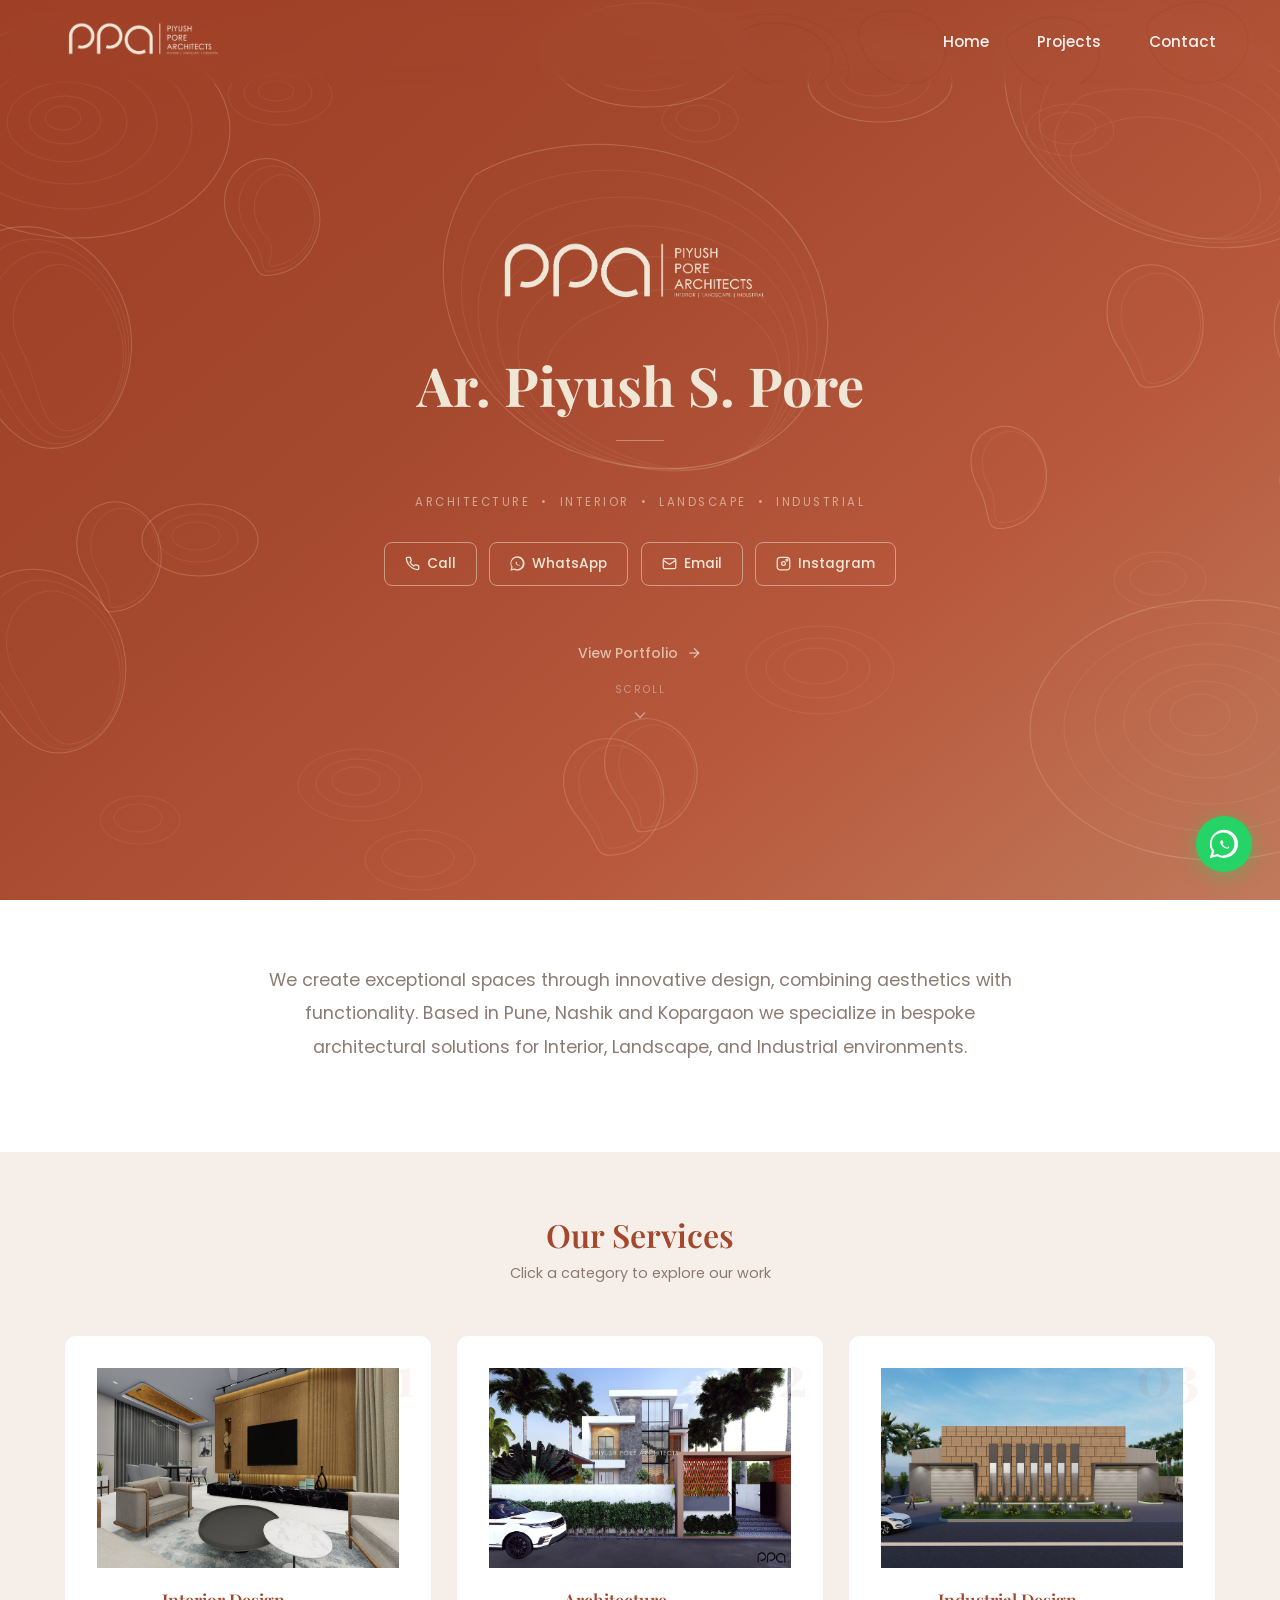
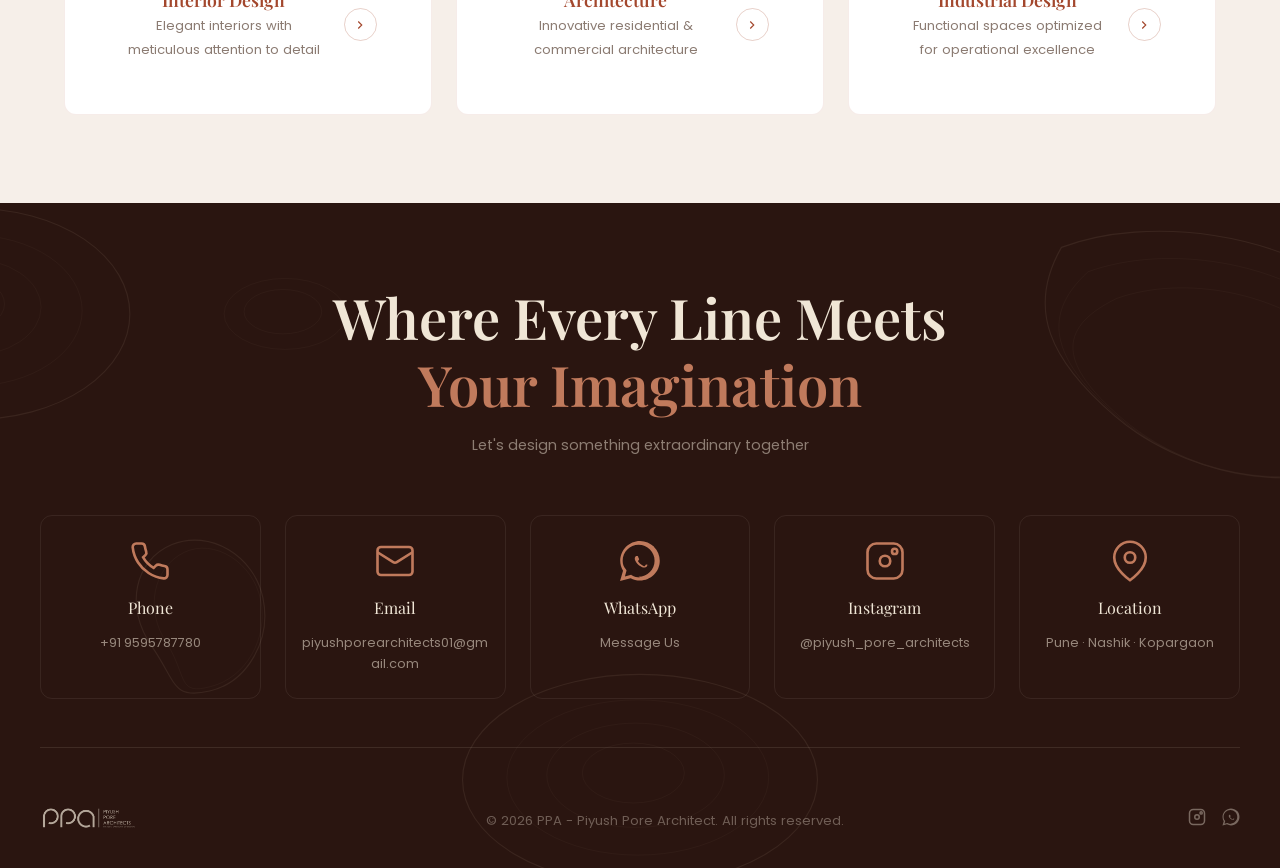
==== commit 3161a87a: "Version 3 with logo modification" ====
--- a/ppa-prod/index.html
+++ b/ppa-prod/index.html
@@ -5,10 +5,6 @@
 <meta name="viewport" content="width=device-width, initial-scale=1.0">
 <meta name="description" content="PPA - Piyush Pore Architect. Premium architecture services for Interior, Landscape, and Industrial design in Pune, Nashik, and Kopargaon, Maharashtra.">
 <meta name="theme-color" content="#A3472D">
-<meta property="og:title" content="PPA - Piyush Pore Architect">
-<meta property="og:description" content="Premium Architecture Services — Interior | Landscape | Industrial">
-<meta property="og:type" content="website">
-<meta property="og:url" content="https://pparchitect.netlify.app">
 <title>PPA - Piyush Pore Architect | Premium Architecture Design</title>
 <link rel="icon" type="image/svg+xml" href="data:image/svg+xml,<svg xmlns='http://www.w3.org/2000/svg' viewBox='0 0 100 100'><text y='75' font-size='75' font-weight='bold' fill='%23A3472D'>P</text></svg>">
 <link rel="preconnect" href="https://fonts.googleapis.com">
@@ -16,246 +12,216 @@
 <link href="https://fonts.googleapis.com/css2?family=Playfair+Display:wght@500;600;700&family=Poppins:wght@300;400;500;600&display=swap" rel="stylesheet">
 <link rel="stylesheet" href="assets/css/style.css">
 <style>
-/* ══════════════════════════════════════
-   NAVBAR
-══════════════════════════════════════ */
-.navbar {
-  position: fixed; top: 0; left: 0; right: 0; z-index: 100;
-  background: transparent;
-  padding: 1rem 0;
-  transition: background 0.5s ease, box-shadow 0.5s ease;
+/* NAVBAR */
+.navbar{position:fixed;top:0;left:0;right:0;z-index:100;background:transparent;padding:1rem 0;transition:background 0.5s,box-shadow 0.5s;}
+.navbar.scrolled{background:rgba(246,239,233,0.98);backdrop-filter:blur(12px);box-shadow:0 2px 20px rgba(0,0,0,0.08);}
+.logo-cream{display:block;height:52px;width:auto;}
+.logo-brown{display:none;height:52px;width:auto;}
+.navbar.scrolled .logo-cream{display:none;}
+.navbar.scrolled .logo-brown{display:block;}
+.nav-link{color:rgba(255,255,255,0.92)!important;transition:color 0.5s;}
+.navbar.scrolled .nav-link{color:#2C2C2C!important;}
+.nav-link::after{background:rgba(240,230,214,0.7);}
+.navbar.scrolled .nav-link::after{background:#A3472D;}
+.menu-toggle span{background:#F0E6D6;transition:background 0.4s;}
+.navbar.scrolled .menu-toggle span{background:#A3472D;}
+.navbar-topo{position:absolute;top:0;right:0;width:42%;height:100%;overflow:hidden;pointer-events:none;opacity:0.06;}
+.navbar-topo svg{width:100%;height:100%;}
+
+/* HERO */
+.hero{margin-top:0;padding:0;min-height:100vh;display:flex;align-items:center;justify-content:center;background:linear-gradient(140deg,#9E3F26 0%,#A3472D 35%,#B8593D 70%,#C07A5C 100%);position:relative;overflow:hidden;}
+.hero-topo{position:absolute;inset:0;pointer-events:none;overflow:hidden;}
+.hero-topo svg{width:100%;height:100%;position:absolute;inset:0;}
+.tl{fill:none;stroke:rgba(240,215,185,0.22);stroke-width:1.1;}
+.tlt{fill:none;stroke:rgba(240,215,185,0.13);stroke-width:0.7;}
+
+/* HERO CONTENT — centered */
+.hero-content{text-align:center;z-index:2;width:100%;max-width:860px;padding:5.5rem 1.5rem 2rem;display:flex;flex-direction:column;align-items:center;min-height:100vh;justify-content:center;}
+.hero-logo-img{height:90px;width:auto;margin-bottom:2rem;animation:fadeUp 0.9s ease 0.1s both;}
+
+/* Name animation */
+.hero-title-svg{width:100%;max-width:640px;height:auto;overflow:visible;margin:0 auto 0.3rem;display:block;animation:fadeUp 0.9s ease 0.4s both;}
+.title-text{font-family:'Playfair Display',serif;font-size:54px;font-weight:700;fill:none;stroke:rgba(240,230,214,0.85);stroke-width:1px;paint-order:stroke fill;animation:fillText 2.2s ease forwards 0.9s;}
+@keyframes fillText{0%{fill:none;stroke:rgba(240,230,214,0.85);stroke-width:1px;}50%{fill:rgba(240,230,214,0.3);stroke:rgba(240,230,214,0.7);stroke-width:0.5px;}100%{fill:#F0E6D6;stroke:rgba(240,230,214,0);stroke-width:0;}}
+@keyframes fadeUp{from{opacity:0;transform:translateY(20px);}to{opacity:1;transform:translateY(0);}}
+
+.hero-divider{width:48px;height:1.5px;background:rgba(240,230,214,0.4);margin:0.85rem auto;animation:fadeUp 0.9s ease 0.7s both;}
+
+/* Typewriter */
+.hero-subtitle{font-size:1.05rem;color:rgba(240,230,214,0.82);margin-bottom:0.45rem;font-weight:300;letter-spacing:1px;min-height:1.6rem;animation:fadeUp 0.9s ease 0.8s both;}
+.typewriter-cursor{display:inline-block;border-right:2px solid rgba(240,230,214,0.7);animation:blink 0.75s step-end infinite;margin-left:1px;}
+@keyframes blink{0%,100%{opacity:1;}50%{opacity:0;}}
+
+.hero-services-line{font-size:0.72rem;color:rgba(240,230,214,0.58);letter-spacing:2.5px;font-family:'Poppins',sans-serif;font-weight:400;text-transform:uppercase;margin-bottom:1.8rem;animation:fadeUp 0.9s ease 0.9s both;}
+
+/* CTA */
+.hero-cta{display:flex;gap:0.8rem;justify-content:center;flex-wrap:wrap;margin-bottom:1.4rem;animation:fadeUp 0.9s ease 1s both;}
+.btn-outline{background:transparent;color:#F0E6D6;border:1.5px solid rgba(240,230,214,0.5);border-radius:8px;padding:0.62rem 1.25rem;font-size:0.86rem;font-weight:500;display:inline-flex;align-items:center;gap:0.42rem;cursor:pointer;transition:all 0.3s;text-decoration:none;font-family:'Poppins',sans-serif;}
+.btn-outline:hover{background:rgba(240,230,214,0.13);border-color:#F0E6D6;transform:translateY(-2px);}
+.btn-icon{width:15px;height:15px;flex-shrink:0;}
+
+/* Stats */
+
+
+/* View Portfolio */
+.hero-secondary{animation:fadeUp 0.9s ease 1.1s both;margin-bottom:1rem;}
+.link-arrow{display:inline-flex;align-items:center;gap:0.5rem;color:rgba(240,230,214,0.72);font-weight:500;font-size:0.87rem;text-decoration:none;transition:all 0.3s;font-family:'Poppins',sans-serif;}
+.link-arrow:hover{color:#F0E6D6;gap:0.82rem;}
+.link-arrow svg{width:16px;height:16px;}
+
+/* Scroll indicator */
+.scroll-indicator{animation:fadeUp 0.9s ease 1.2s both;display:flex;flex-direction:column;align-items:center;gap:0.4rem;}
+.scroll-indicator span{font-size:0.65rem;color:rgba(240,230,214,0.45);letter-spacing:2px;text-transform:uppercase;font-family:'Poppins',sans-serif;}
+.scroll-arrow{width:20px;height:20px;color:rgba(240,230,214,0.45);animation:bounce 1.8s ease-in-out infinite;}
+@keyframes bounce{0%,100%{transform:translateY(0);}50%{transform:translateY(7px);}}
+
+/* SERVICES */
+.services{padding:4rem 1.5rem;background:var(--light);}
+.services-section-title{text-align:center;font-family:var(--font-serif);font-size:2rem;color:var(--primary);margin-bottom:0.4rem;}
+.services-section-sub{text-align:center;color:var(--gray);font-size:0.9rem;margin-bottom:2.5rem;}
+.services-grid{display:grid;grid-template-columns:repeat(3,1fr);gap:1.5rem;}
+
+/* Scroll reveal */
+.reveal{opacity:0;transform:translateY(32px);transition:opacity 0.7s ease,transform 0.7s ease;}
+.reveal.visible{opacity:1;transform:translateY(0);}
+.reveal-delay-1{transition-delay:0.1s;}
+.reveal-delay-2{transition-delay:0.2s;}
+.reveal-delay-3{transition-delay:0.3s;}
+.reveal-delay-4{transition-delay:0.4s;}
+.reveal-delay-5{transition-delay:0.5s;}
+
+/* Service cards */
+.service-card{background:var(--white);border:1px solid rgba(163,71,45,0.1);border-radius:12px;overflow:hidden;cursor:pointer;transition:all 0.4s;position:relative;}
+.service-card:hover{border-color:var(--primary);box-shadow:0 16px 40px rgba(163,71,45,0.15);transform:translateY(-4px);}
+.service-card.active{border-color:var(--primary);box-shadow:0 16px 40px rgba(163,71,45,0.2);}
+.service-num{position:absolute;top:0.6rem;right:1rem;font-family:'Playfair Display',serif;font-size:3.5rem;font-weight:700;color:rgba(163,71,45,0.06);line-height:1;pointer-events:none;z-index:1;transition:color 0.4s;}
+.service-card:hover .service-num{color:rgba(163,71,45,0.1);}
+.service-card-preview{width:100%;height:200px;overflow:hidden;}
+.service-card-preview img{width:100%;height:100%;object-fit:cover;transition:transform 0.5s;}
+.service-card:hover .service-card-preview img{transform:scale(1.05);}
+.service-card-body{padding:1.3rem 1.4rem;display:flex;justify-content:space-between;align-items:center;position:relative;z-index:2;}
+.service-card-body h3{color:var(--primary);font-size:1.1rem;margin:0;font-family:var(--font-serif);}
+.service-card-info p{color:var(--gray);font-size:0.82rem;margin:0.25rem 0 0;}
+.service-card-info{flex:1;}
+.service-card-arrow{width:33px;height:33px;border:1.5px solid rgba(163,71,45,0.25);border-radius:50%;display:flex;align-items:center;justify-content:center;transition:all 0.3s;flex-shrink:0;margin-left:1rem;}
+.service-card:hover .service-card-arrow,.service-card.active .service-card-arrow{background:var(--primary);border-color:var(--primary);}
+.service-card-arrow svg{width:14px;height:14px;color:var(--primary);transition:all 0.3s;}
+.service-card:hover .service-card-arrow svg,.service-card.active .service-card-arrow svg{color:white;}
+.arrow-icon{transition:transform 0.3s;}
+.service-card.active .arrow-icon{transform:rotate(90deg);}
+
+/* Strip */
+.image-strip-wrapper{grid-column:1/-1;max-height:0;overflow:hidden;transition:max-height 0.6s cubic-bezier(0.4,0,0.2,1),opacity 0.4s;opacity:0;}
+.image-strip-wrapper.open{max-height:420px;opacity:1;}
+.image-strip-panel{background:var(--white);border:1px solid rgba(163,71,45,0.12);border-radius:12px;padding:1.4rem;margin-top:0.5rem;}
+.image-strip-header{display:flex;justify-content:space-between;align-items:center;margin-bottom:1rem;}
+.image-strip-header h4{font-family:var(--font-serif);color:var(--primary);font-size:1.05rem;margin:0;}
+.view-all-btn{display:inline-flex;align-items:center;gap:5px;padding:0.42rem 1rem;background:var(--primary);color:white;border-radius:50px;font-size:0.82rem;font-weight:600;text-decoration:none;transition:all 0.3s;}
+.view-all-btn:hover{background:var(--dark);}
+.view-all-btn svg{width:13px;height:13px;}
+.image-strip-scroll{display:flex;gap:10px;overflow-x:auto;padding-bottom:0.6rem;scroll-snap-type:x mandatory;scrollbar-width:thin;scrollbar-color:var(--secondary) transparent;-webkit-overflow-scrolling:touch;}
+.image-strip-scroll::-webkit-scrollbar{height:3px;}
+.image-strip-scroll::-webkit-scrollbar-thumb{background:var(--secondary);border-radius:2px;}
+.strip-img-item{flex:0 0 250px;height:190px;border-radius:8px;overflow:hidden;cursor:pointer;scroll-snap-align:start;position:relative;transition:transform 0.3s;}
+.strip-img-item:hover{transform:scale(1.02);}
+.strip-img-item img{width:100%;height:100%;object-fit:cover;transition:transform 0.4s;}
+.strip-img-item:hover img{transform:scale(1.08);}
+.strip-img-overlay{position:absolute;inset:0;background:linear-gradient(180deg,transparent 50%,rgba(58,31,22,0.85) 100%);opacity:0;transition:opacity 0.3s;display:flex;align-items:flex-end;padding:0.7rem;}
+.strip-img-item:hover .strip-img-overlay{opacity:1;}
+.strip-img-overlay span{color:white;font-size:0.78rem;font-weight:500;}
+
+/* RICH FOOTER */
+.rich-footer{background:#2A1510;position:relative;overflow:hidden;padding:5rem 1.5rem 2rem;}
+.footer-topo{position:absolute;inset:0;pointer-events:none;overflow:hidden;opacity:0.08;}
+.footer-topo svg{width:100%;height:100%;position:absolute;inset:0;}
+.ft{fill:none;stroke:rgba(240,215,185,1);stroke-width:1;}
+.ftt{fill:none;stroke:rgba(240,215,185,0.6);stroke-width:0.65;}
+.footer-inner{position:relative;z-index:2;max-width:1200px;margin:0 auto;}
+.footer-heading{font-family:'Playfair Display',serif;font-size:clamp(2rem,5vw,3.5rem);color:#F0E6D6;text-align:center;margin-bottom:1rem;line-height:1.2;}
+.footer-heading span{color:#C07A5C;}
+.footer-subtext{text-align:center;color:rgba(240,230,214,0.5);font-size:0.9rem;margin-bottom:3.5rem;font-family:'Poppins',sans-serif;}
+.footer-contact-grid{display:grid;grid-template-columns:repeat(5,1fr);gap:1.5rem;margin-bottom:3.5rem;padding-bottom:3rem;border-bottom:1px solid rgba(240,230,214,0.1);}
+.footer-contact-item{display:flex;flex-direction:column;align-items:center;text-align:center;gap:0.8rem;padding:1.5rem 1rem;border:1px solid rgba(240,230,214,0.08);border-radius:12px;transition:all 0.3s;text-decoration:none;cursor:pointer;}
+.footer-contact-item:hover{border-color:rgba(192,122,92,0.4);background:rgba(240,230,214,0.04);transform:translateY(-4px);}
+.footer-contact-icon{width:42px;height:42px;color:#C07A5C;}
+.footer-contact-label{font-family:'Playfair Display',serif;font-size:1rem;color:#F0E6D6;}
+.footer-contact-value{font-size:0.8rem;color:rgba(240,230,214,0.55);font-family:'Poppins',sans-serif;word-break:break-word;}
+.footer-bottom{display:flex;align-items:center;justify-content:space-between;flex-wrap:wrap;gap:1rem;}
+.footer-bottom p{color:rgba(240,230,214,0.35);font-size:0.82rem;font-family:'Poppins',sans-serif;margin:0;}
+.footer-bottom-logo{height:32px;width:auto;opacity:0.7;}
+.footer-social{display:flex;gap:1rem;align-items:center;}
+.footer-social a{color:rgba(240,230,214,0.4);transition:color 0.3s;}
+.footer-social a:hover{color:#C07A5C;}
+.footer-social svg{width:18px;height:18px;}
+
+/* FLOATING WHATSAPP */
+.float-whatsapp{position:fixed;bottom:28px;right:28px;width:56px;height:56px;background:#25D366;border-radius:50%;display:flex;align-items:center;justify-content:center;box-shadow:0 4px 20px rgba(37,211,102,0.4);z-index:999;text-decoration:none;transition:all 0.3s;animation:fadeUp 1s ease 2s both;}
+.float-whatsapp:hover{transform:scale(1.1);box-shadow:0 6px 28px rgba(37,211,102,0.5);}
+.float-whatsapp svg{width:30px;height:30px;color:white;}
+@media(max-width:768px){.float-whatsapp{display:none;}}
+
+/* BACK TO TOP */
+.back-to-top{position:fixed;bottom:28px;left:28px;width:42px;height:42px;background:rgba(163,71,45,0.85);border-radius:50%;display:none;align-items:center;justify-content:center;cursor:pointer;z-index:999;border:none;box-shadow:0 4px 14px rgba(0,0,0,0.2);transition:all 0.3s;}
+.back-to-top:hover{background:var(--primary);transform:translateY(-2px);}
+.back-to-top svg{width:18px;height:18px;color:white;}
+.back-to-top.visible{display:flex;}
+
+/* LIGHTBOX */
+.lightbox{display:none;position:fixed;inset:0;background:rgba(0,0,0,0.96);z-index:2000;align-items:center;justify-content:center;}
+.lightbox.active{display:flex;}
+.lightbox-inner{max-width:90vw;max-height:90vh;display:flex;flex-direction:column;align-items:center;}
+.lightbox-inner img{max-width:100%;max-height:80vh;border-radius:8px;object-fit:contain;}
+.lightbox-caption{color:#E8D5C4;font-family:var(--font-serif);font-size:0.9rem;margin-top:0.8rem;}
+.lightbox-close{position:fixed;top:18px;right:18px;width:42px;height:42px;background:rgba(255,255,255,0.1);border:none;border-radius:50%;cursor:pointer;display:flex;align-items:center;justify-content:center;transition:background 0.3s;z-index:2001;}
+.lightbox-close:hover{background:var(--primary);}
+.lightbox-close svg{width:20px;height:20px;color:white;}
+.lightbox-nav{position:fixed;top:50%;transform:translateY(-50%);width:42px;height:42px;background:rgba(255,255,255,0.1);border:none;border-radius:50%;cursor:pointer;display:flex;align-items:center;justify-content:center;transition:background 0.3s;z-index:2001;}
+.lightbox-nav:hover{background:var(--primary);}
+.lightbox-nav svg{width:20px;height:20px;color:white;}
+.lightbox-prev{left:18px;}
+.lightbox-next{right:18px;}
+
+/* MOBILE BAR */
+.mobile-bar{display:none;position:fixed;bottom:0;left:0;right:0;background:var(--white);border-top:1px solid rgba(163,71,45,0.1);z-index:98;padding-bottom:env(safe-area-inset-bottom);}
+.mobile-bar.active{display:flex;}
+.mobile-btn{flex:1;padding:0.9rem;text-align:center;display:flex;align-items:center;justify-content:center;transition:background 0.3s;border-right:1px solid rgba(163,71,45,0.05);text-decoration:none;}
+.mobile-btn:last-child{border-right:none;}
+.mobile-btn:hover{background:var(--light);}
+.mobile-btn svg{width:22px;height:22px;color:var(--primary);}
+
+/* RESPONSIVE */
+@media(max-width:1024px){.footer-contact-grid{grid-template-columns:repeat(3,1fr);}}
+@media(max-width:768px){
+  .services-grid{grid-template-columns:1fr;}
+  .hero-logo-img{height:62px;}
+  .title-text{font-size:34px;}
+  .hero-title-svg{max-width:320px;}
+  .strip-img-item{flex:0 0 200px;height:160px;}
+  .image-strip-wrapper.open{max-height:340px;}
+  .navbar-topo{display:none;}
+  .hero-content{padding:4.5rem 1.2rem 1.5rem;}
+  .footer-contact-grid{grid-template-columns:repeat(2,1fr);}
+  .footer-bottom{flex-direction:column;align-items:center;text-align:center;}
 }
-.navbar.scrolled {
-  background: rgba(246,239,233,0.98);
-  backdrop-filter: blur(12px);
-  box-shadow: 0 2px 20px rgba(0,0,0,0.08);
-}
-/* Logo swap: cream on hero, brown on scroll */
-.logo-cream { display: block; height: 44px; width: auto; }
-.logo-brown { display: none;  height: 44px; width: auto; }
-.navbar.scrolled .logo-cream { display: none; }
-.navbar.scrolled .logo-brown { display: block; }
-/* Nav link colours */
-.nav-link { color: rgba(255,255,255,0.92) !important; transition: color 0.5s; }
-.navbar.scrolled .nav-link { color: #2C2C2C !important; }
-.nav-link::after { background: rgba(240,230,214,0.7); }
-.navbar.scrolled .nav-link::after { background: #A3472D; }
-.menu-toggle span { background: #F0E6D6; transition: background 0.4s; }
-.navbar.scrolled .menu-toggle span { background: #A3472D; }
-/* Navbar topo accent — right side only */
-.navbar-topo {
-  position: absolute; top: 0; right: 0;
-  width: 42%; height: 100%;
-  overflow: hidden; pointer-events: none; opacity: 0.06;
-  transition: opacity 0.5s;
-}
-.navbar.scrolled .navbar-topo { opacity: 0.04; }
-.navbar-topo svg { width: 100%; height: 100%; }
-
-/* ══════════════════════════════════════
-   HERO
-══════════════════════════════════════ */
-.hero {
-  margin-top: 0; padding: 0;
-  min-height: 100vh;
-  display: flex; align-items: center; justify-content: center;
-  background: linear-gradient(140deg, #9E3F26 0%, #A3472D 35%, #B8593D 70%, #C07A5C 100%);
-  position: relative; overflow: hidden;
-}
-/* Topographic SVG background */
-.hero-topo {
-  position: absolute; inset: 0;
-  pointer-events: none; overflow: hidden;
-}
-.hero-topo svg { width: 100%; height: 100%; position: absolute; inset: 0; }
-.tl  { fill: none; stroke: rgba(240,215,185,0.22); stroke-width: 1.1; }
-.tlt { fill: none; stroke: rgba(240,215,185,0.13); stroke-width: 0.7; }
-
-/* ══════════════════════════════════════
-   HERO CONTENT
-══════════════════════════════════════ */
-.hero-content {
-  text-align: center; z-index: 2;
-  max-width: 860px;
-  padding: 5.5rem 1.5rem 2rem;
-  display: flex; flex-direction: column; align-items: center;
-  min-height: 100vh; justify-content: center;
-  gap: 0;
-}
-.hero-logo-img {
-  height: 78px; width: auto;
-  margin-bottom: 1.8rem;
-  animation: fadeUp 0.9s ease 0.1s both;
-  filter: drop-shadow(0 2px 14px rgba(0,0,0,0.2));
-}
-/* Name stroke→fill animation */
-.hero-title-svg {
-  width: 100%; max-width: 580px; height: auto;
-  overflow: visible; margin: 0 auto 0.3rem; display: block;
-  animation: fadeUp 0.9s ease 0.4s both;
-}
-.title-text {
-  font-family: 'Playfair Display', serif;
-  font-size: 50px; font-weight: 700;
-  fill: none;
-  stroke: rgba(240,230,214,0.85); stroke-width: 1px;
-  paint-order: stroke fill;
-  animation: fillText 2.2s ease forwards 0.9s;
-}
-@keyframes fillText {
-  0%   { fill: none; stroke: rgba(240,230,214,0.85); stroke-width: 1px; }
-  50%  { fill: rgba(240,230,214,0.3); stroke: rgba(240,230,214,0.7); stroke-width: 0.5px; }
-  100% { fill: #F0E6D6; stroke: rgba(240,230,214,0); stroke-width: 0; }
-}
-@keyframes fadeUp {
-  from { opacity: 0; transform: translateY(20px); }
-  to   { opacity: 1; transform: translateY(0); }
-}
-.hero-divider {
-  width: 48px; height: 1.5px;
-  background: rgba(240,230,214,0.4);
-  margin: 0.85rem auto;
-  animation: fadeUp 0.9s ease 0.7s both;
-}
-.hero-subtitle {
-  font-size: 1rem; color: rgba(240,230,214,0.82);
-  margin-bottom: 0.45rem; font-weight: 300; letter-spacing: 1px;
-  animation: fadeUp 0.9s ease 0.8s both;
-}
-.hero-services-line {
-  font-size: 0.72rem; color: rgba(240,230,214,0.58);
-  letter-spacing: 2.5px; font-family: 'Poppins', sans-serif;
-  font-weight: 400; text-transform: uppercase;
-  margin-bottom: 1.6rem;
-  animation: fadeUp 0.9s ease 0.9s both;
-}
-.hero-cta {
-  display: flex; gap: 0.8rem;
-  justify-content: center; flex-wrap: wrap;
-  margin-bottom: 1.2rem;
-  animation: fadeUp 0.9s ease 1s both;
-}
-.btn-outline {
-  background: transparent; color: #F0E6D6;
-  border: 1.5px solid rgba(240,230,214,0.5);
-  border-radius: 8px; padding: 0.6rem 1.2rem;
-  font-size: 0.86rem; font-weight: 500;
-  display: inline-flex; align-items: center; gap: 0.42rem;
-  cursor: pointer; transition: all 0.3s; text-decoration: none;
-  font-family: 'Poppins', sans-serif;
-}
-.btn-outline:hover { background: rgba(240,230,214,0.13); border-color: #F0E6D6; transform: translateY(-2px); }
-.btn-icon { width: 15px; height: 15px; flex-shrink: 0; }
-.hero-secondary { animation: fadeUp 0.9s ease 1.1s both; }
-.link-arrow {
-  display: inline-flex; align-items: center; gap: 0.5rem;
-  color: rgba(240,230,214,0.72); font-weight: 500; font-size: 0.87rem;
-  text-decoration: none; transition: all 0.3s; font-family: 'Poppins', sans-serif;
-}
-.link-arrow:hover { color: #F0E6D6; gap: 0.82rem; }
-.link-arrow svg { width: 16px; height: 16px; }
-
-/* ══════════════════════════════════════
-   SERVICE CARDS
-══════════════════════════════════════ */
-.services { padding: 4rem 1.5rem; background: var(--light); }
-.services-section-title { text-align: center; font-family: var(--font-serif); font-size: 2rem; color: var(--primary); margin-bottom: 0.4rem; }
-.services-section-sub { text-align: center; color: var(--gray); font-size: 0.9rem; margin-bottom: 2.5rem; }
-.services-grid { display: grid; grid-template-columns: repeat(3,1fr); gap: 1.5rem; }
-.service-card { background: var(--white); border: 1px solid rgba(163,71,45,0.1); border-radius: 12px; overflow: hidden; cursor: pointer; transition: all 0.4s; }
-.service-card:hover { border-color: var(--primary); box-shadow: 0 16px 40px rgba(163,71,45,0.15); transform: translateY(-4px); }
-.service-card.active { border-color: var(--primary); box-shadow: 0 16px 40px rgba(163,71,45,0.2); }
-.service-card-preview { width: 100%; height: 200px; overflow: hidden; }
-.service-card-preview img { width: 100%; height: 100%; object-fit: cover; transition: transform 0.5s; }
-.service-card:hover .service-card-preview img { transform: scale(1.05); }
-.service-card-body { padding: 1.3rem 1.4rem; display: flex; justify-content: space-between; align-items: center; }
-.service-card-body h3 { color: var(--primary); font-size: 1.1rem; margin: 0; font-family: var(--font-serif); }
-.service-card-info p { color: var(--gray); font-size: 0.82rem; margin: 0.25rem 0 0; }
-.service-card-info { flex: 1; }
-.service-card-arrow { width: 33px; height: 33px; border: 1.5px solid rgba(163,71,45,0.25); border-radius: 50%; display: flex; align-items: center; justify-content: center; transition: all 0.3s; flex-shrink: 0; margin-left: 1rem; }
-.service-card:hover .service-card-arrow,
-.service-card.active .service-card-arrow { background: var(--primary); border-color: var(--primary); }
-.service-card-arrow svg { width: 14px; height: 14px; color: var(--primary); transition: all 0.3s; }
-.service-card:hover .service-card-arrow svg,
-.service-card.active .service-card-arrow svg { color: white; }
-.arrow-icon { transition: transform 0.3s; }
-.service-card.active .arrow-icon { transform: rotate(90deg); }
-
-/* Strip */
-.image-strip-wrapper { grid-column: 1/-1; max-height: 0; overflow: hidden; transition: max-height 0.6s cubic-bezier(0.4,0,0.2,1), opacity 0.4s; opacity: 0; }
-.image-strip-wrapper.open { max-height: 420px; opacity: 1; }
-.image-strip-panel { background: var(--white); border: 1px solid rgba(163,71,45,0.12); border-radius: 12px; padding: 1.4rem; margin-top: 0.5rem; }
-.image-strip-header { display: flex; justify-content: space-between; align-items: center; margin-bottom: 1rem; }
-.image-strip-header h4 { font-family: var(--font-serif); color: var(--primary); font-size: 1.05rem; margin: 0; }
-.view-all-btn { display: inline-flex; align-items: center; gap: 5px; padding: 0.42rem 1rem; background: var(--primary); color: white; border-radius: 50px; font-size: 0.82rem; font-weight: 600; text-decoration: none; transition: all 0.3s; }
-.view-all-btn:hover { background: var(--dark); }
-.view-all-btn svg { width: 13px; height: 13px; }
-.image-strip-scroll { display: flex; gap: 10px; overflow-x: auto; padding-bottom: 0.6rem; scroll-snap-type: x mandatory; scrollbar-width: thin; scrollbar-color: var(--secondary) transparent; -webkit-overflow-scrolling: touch; }
-.image-strip-scroll::-webkit-scrollbar { height: 3px; }
-.image-strip-scroll::-webkit-scrollbar-thumb { background: var(--secondary); border-radius: 2px; }
-.strip-img-item { flex: 0 0 250px; height: 190px; border-radius: 8px; overflow: hidden; cursor: pointer; scroll-snap-align: start; position: relative; transition: transform 0.3s; }
-.strip-img-item:hover { transform: scale(1.02); }
-.strip-img-item img { width: 100%; height: 100%; object-fit: cover; transition: transform 0.4s; }
-.strip-img-item:hover img { transform: scale(1.08); }
-.strip-img-overlay { position: absolute; inset: 0; background: linear-gradient(180deg, transparent 50%, rgba(58,31,22,0.85) 100%); opacity: 0; transition: opacity 0.3s; display: flex; align-items: flex-end; padding: 0.7rem; }
-.strip-img-item:hover .strip-img-overlay { opacity: 1; }
-.strip-img-overlay span { color: white; font-size: 0.78rem; font-weight: 500; }
-
-/* Lightbox */
-.lightbox { display: none; position: fixed; inset: 0; background: rgba(0,0,0,0.96); z-index: 2000; align-items: center; justify-content: center; }
-.lightbox.active { display: flex; }
-.lightbox-inner { max-width: 90vw; max-height: 90vh; display: flex; flex-direction: column; align-items: center; }
-.lightbox-inner img { max-width: 100%; max-height: 80vh; border-radius: 8px; object-fit: contain; }
-.lightbox-caption { color: #E8D5C4; font-family: var(--font-serif); font-size: 0.9rem; margin-top: 0.8rem; }
-.lightbox-close { position: fixed; top: 18px; right: 18px; width: 42px; height: 42px; background: rgba(255,255,255,0.1); border: none; border-radius: 50%; cursor: pointer; display: flex; align-items: center; justify-content: center; transition: background 0.3s; z-index: 2001; }
-.lightbox-close:hover { background: var(--primary); }
-.lightbox-close svg { width: 20px; height: 20px; color: white; }
-.lightbox-nav { position: fixed; top: 50%; transform: translateY(-50%); width: 42px; height: 42px; background: rgba(255,255,255,0.1); border: none; border-radius: 50%; cursor: pointer; display: flex; align-items: center; justify-content: center; transition: background 0.3s; z-index: 2001; }
-.lightbox-nav:hover { background: var(--primary); }
-.lightbox-nav svg { width: 20px; height: 20px; color: white; }
-.lightbox-prev { left: 18px; }
-.lightbox-next { right: 18px; }
-
-/* Footer */
-.footer-links { grid-template-columns: repeat(5,1fr); }
-
-/* ══════════════════════════════════════
-   RESPONSIVE
-══════════════════════════════════════ */
-@media (max-width: 768px) {
-  .services-grid { grid-template-columns: 1fr; }
-  .hero-logo-img { height: 58px; }
-  .title-text { font-size: 32px; }
-  .hero-title-svg { max-width: 300px; }
-  .strip-img-item { flex: 0 0 200px; height: 160px; }
-  .image-strip-wrapper.open { max-height: 340px; }
-  .navbar-topo { display: none; }
-  .hero-content { padding: 4.5rem 1.2rem 1.5rem; }
-}
-@media (max-width: 480px) {
-  .title-text { font-size: 24px; }
-  .hero-title-svg { max-width: 230px; }
-  .hero-cta { flex-direction: column; align-items: stretch; }
-  .btn-outline { justify-content: center; }
-  .hero-logo-img { height: 48px; }
+@media(max-width:480px){
+  .title-text{font-size:26px;}
+  .hero-title-svg{max-width:240px;}
+  .hero-cta{flex-direction:column;align-items:stretch;}
+  .btn-outline{justify-content:center;}
+  .hero-logo-img{height:52px;}
 }
 </style>
 </head>
 <body>
 
-<!-- ══════════════════════════════════════
-     NAVBAR
-══════════════════════════════════════ -->
+<!-- NAVBAR -->
 <nav class="navbar" id="navbar">
-  <!-- Subtle topo pattern right side -->
   <div class="navbar-topo" aria-hidden="true">
     <svg viewBox="0 0 600 70" preserveAspectRatio="xMidYMid slice" xmlns="http://www.w3.org/2000/svg">
       <path d="M60,35 C80,18 110,14 132,26 C154,38 158,60 140,70 C122,80 96,72 78,58 C62,46 58,48 60,35Z" stroke="#3A1F16" stroke-width="0.9" fill="none"/>
       <path d="M48,30 C74,8 118,6 145,24 C170,42 172,72 148,84 C124,96 86,84 64,62 C44,42 38,48 48,30Z" stroke="#3A1F16" stroke-width="0.7" fill="none"/>
       <path d="M180,15 C200,4 228,8 240,24 C252,40 244,62 226,68 C208,74 186,62 178,44 C170,28 172,22 180,15Z" stroke="#3A1F16" stroke-width="0.9" fill="none"/>
-      <path d="M168,10 C194,-4 232,2 246,22 C260,42 250,68 228,76 C206,84 176,70 164,48 C152,28 154,20 168,10Z" stroke="#3A1F16" stroke-width="0.7" fill="none"/>
       <path d="M310,22 C328,10 356,12 368,28 C380,44 372,66 352,72 C332,78 308,64 300,46 C292,30 296,30 310,22Z" stroke="#3A1F16" stroke-width="0.9" fill="none"/>
-      <path d="M298,16 C322,0 360,4 374,24 C388,44 378,70 354,78 C330,86 298,70 286,48 C274,28 280,28 298,16Z" stroke="#3A1F16" stroke-width="0.7" fill="none"/>
       <path d="M430,8 C452,-4 484,2 494,20 C504,38 492,62 470,68 C448,74 422,58 416,38 C410,20 414,16 430,8Z" stroke="#3A1F16" stroke-width="0.9" fill="none"/>
       <path d="M540,28 C556,16 578,20 586,36 C594,52 582,70 564,74 C546,78 528,64 526,48 C524,34 528,36 540,28Z" stroke="#3A1F16" stroke-width="0.8" fill="none"/>
     </svg>
@@ -263,12 +229,10 @@
   <div class="container">
     <div class="nav-wrapper">
       <a href="index.html" class="logo">
-        <img src="assets/images/logo_cream.png" class="logo-cream" alt="PPA Architect" width="160" height="44">
-        <img src="assets/images/logo_brown.png" class="logo-brown" alt="PPA Architect" width="160" height="44">
+        <img src="assets/images/logo_cream.png" class="logo-cream" alt="PPA Architect" width="180" height="52">
+        <img src="assets/images/logo_brown.png" class="logo-brown" alt="PPA Architect" width="180" height="52">
       </a>
-      <button class="menu-toggle" id="menuToggle" aria-label="Toggle menu">
-        <span></span><span></span><span></span>
-      </button>
+      <button class="menu-toggle" id="menuToggle" aria-label="Toggle menu"><span></span><span></span><span></span></button>
       <ul class="nav-menu" id="navMenu">
         <li><a href="index.html" class="nav-link">Home</a></li>
         <li><a href="projects.html" class="nav-link">Projects</a></li>
@@ -278,191 +242,66 @@
   </div>
 </nav>
 
-<!-- ══════════════════════════════════════
-     HERO
-══════════════════════════════════════ -->
+<!-- HERO -->
 <section class="hero" id="hero">
-
-  <!-- Dense random organic topo background -->
   <div class="hero-topo" aria-hidden="true">
     <svg viewBox="0 0 1440 900" preserveAspectRatio="xMidYMid slice" xmlns="http://www.w3.org/2000/svg">
-
-      <!-- CLUSTER 1: Top-left nested ovals -->
-      <ellipse cx="155" cy="130" rx="155" ry="108" class="tl"/>
-      <ellipse cx="152" cy="127" rx="120" ry="82"  class="tlt"/>
-      <ellipse cx="149" cy="124" rx="88"  ry="60"  class="tlt"/>
-      <ellipse cx="147" cy="122" rx="60"  ry="40"  class="tlt"/>
-      <ellipse cx="145" cy="120" rx="36"  ry="24"  class="tlt"/>
-      <ellipse cx="143" cy="118" rx="18"  ry="12"  class="tlt"/>
-
-      <!-- CLUSTER 2: Top-right irregular blob -->
-      <path d="M1090,30 C1175,0 1295,18 1360,72 C1422,126 1428,202 1374,232 C1320,262 1224,248 1160,200 C1098,154 1072,100 1090,30Z" class="tl"/>
-      <path d="M1112,50 C1190,24 1296,42 1352,90 C1408,138 1410,204 1360,230 C1310,256 1224,240 1164,196 C1106,154 1085,112 1112,50Z" class="tlt"/>
-      <path d="M1136,72 C1204,50 1296,68 1344,110 C1392,152 1390,208 1346,230 C1302,252 1226,234 1170,194 C1116,156 1106,120 1136,72Z" class="tlt"/>
-      <path d="M1162,96 C1218,78 1294,96 1334,132 C1374,168 1368,214 1330,232 C1292,250 1226,230 1176,194 C1128,160 1120,130 1162,96Z" class="tlt"/>
-      <path d="M1192,122 C1236,108 1292,124 1322,154 C1352,184 1344,220 1312,234 C1280,248 1226,228 1182,196 C1140,166 1138,140 1192,122Z" class="tlt"/>
-
-      <!-- CLUSTER 3: Mid-left teardrop -->
-      <path d="M45,365 C15,315 24,252 76,232 C128,212 188,250 206,308 C224,366 196,432 148,446 C100,460 72,412 45,365Z" class="tl"/>
-      <path d="M63,360 C36,316 46,262 90,244 C134,226 188,262 204,316 C220,370 194,430 150,442 C108,454 88,402 63,360Z" class="tlt"/>
-      <path d="M82,355 C60,318 70,272 106,256 C142,240 188,274 202,323 C216,372 192,426 152,436 C114,446 100,390 82,355Z" class="tlt"/>
-      <path d="M102,350 C84,320 95,282 124,268 C154,254 188,286 200,330 C212,374 190,422 154,430 C120,438 118,378 102,350Z" class="tlt"/>
-      <path d="M124,345 C110,322 120,292 143,280 C167,268 188,298 198,337 C208,376 188,418 156,424 C126,430 136,366 124,345Z" class="tlt"/>
-
-      <!-- CLUSTER 4: Centre large irregular -->
-      <path d="M555,175 C642,125 772,138 848,202 C924,266 926,378 862,432 C798,486 676,478 604,424 C534,372 490,268 555,175Z" class="tl"/>
-      <path d="M578,198 C658,152 778,165 846,224 C914,283 912,386 852,436 C792,486 680,476 612,424 C546,374 510,272 578,198Z" class="tlt"/>
-      <path d="M603,222 C676,180 784,193 844,248 C904,303 900,396 844,442 C788,488 684,476 618,426 C554,378 530,278 603,222Z" class="tlt"/>
-      <path d="M630,248 C695,210 792,223 843,272 C894,321 888,404 836,446 C784,488 690,474 628,426 C568,380 552,282 630,248Z" class="tlt"/>
-      <path d="M660,276 C716,242 800,255 842,298 C884,341 876,414 830,450 C784,486 698,470 640,426 C584,384 578,306 660,276Z" class="tlt"/>
-      <path d="M692,306 C738,276 806,289 840,326 C874,363 864,424 822,454 C780,484 706,466 654,428 C604,392 618,332 692,306Z" class="tlt"/>
-
-      <!-- CLUSTER 5: Bottom-right nested circles -->
-      <ellipse cx="1295" cy="730" rx="185" ry="130" class="tl"/>
-      <ellipse cx="1292" cy="727" rx="148" ry="104" class="tlt"/>
-      <ellipse cx="1289" cy="724" rx="114" ry="80"  class="tlt"/>
-      <ellipse cx="1286" cy="721" rx="82"  ry="57"  class="tlt"/>
-      <ellipse cx="1283" cy="718" rx="54"  ry="37"  class="tlt"/>
-      <ellipse cx="1280" cy="715" rx="30"  ry="21"  class="tlt"/>
-      <ellipse cx="1278" cy="713" rx="14"  ry="10"  class="tlt"/>
-
-      <!-- CLUSTER 6: Bottom-left organic -->
-      <path d="M65,690 C34,648 40,596 82,576 C124,556 178,582 198,630 C218,678 198,736 156,750 C114,764 92,728 65,690Z" class="tl"/>
-      <path d="M82,686 C55,648 62,604 96,586 C130,568 178,593 196,637 C214,681 196,734 158,747 C122,760 106,722 82,686Z" class="tlt"/>
-      <path d="M100,682 C77,648 85,612 112,596 C139,580 178,604 194,643 C210,682 194,731 160,742 C128,754 120,714 100,682Z" class="tlt"/>
-      <path d="M120,678 C100,648 109,620 130,606 C152,592 178,614 192,650 C206,685 192,728 162,737 C134,746 136,706 120,678Z" class="tlt"/>
-
-      <!-- CLUSTER 7: Top-centre small loops -->
-      <ellipse cx="726" cy="55"  rx="95"  ry="52"  class="tl"/>
-      <ellipse cx="724" cy="53"  rx="70"  ry="38"  class="tlt"/>
-      <ellipse cx="722" cy="51"  rx="48"  ry="26"  class="tlt"/>
-      <ellipse cx="720" cy="49"  rx="28"  ry="15"  class="tlt"/>
-
-      <!-- CLUSTER 8: Right-mid elongated -->
-      <path d="M1365,368 C1344,326 1354,284 1396,272 C1438,260 1480,290 1488,334 C1496,378 1472,424 1432,432 C1392,440 1382,408 1365,368Z" class="tl"/>
-      <path d="M1378,366 C1360,330 1370,292 1404,281 C1438,270 1472,298 1479,338 C1486,378 1464,420 1428,428 C1392,436 1392,400 1378,366Z" class="tlt"/>
-      <path d="M1392,364 C1377,334 1388,300 1414,290 C1440,280 1465,306 1471,342 C1477,378 1457,416 1424,422 C1393,428 1404,392 1392,364Z" class="tlt"/>
-
-      <!-- CLUSTER 9: Upper-right secondary small -->
-      <ellipse cx="960"  cy="82"  rx="72"  ry="40"  class="tl"/>
-      <ellipse cx="958"  cy="80"  rx="52"  ry="28"  class="tlt"/>
-      <ellipse cx="956"  cy="78"  rx="34"  ry="18"  class="tlt"/>
-
-      <!-- CLUSTER 10: Bottom-centre medium -->
-      <path d="M660,820 C634,790 640,754 670,742 C700,730 734,752 742,784 C750,816 730,848 700,854 C672,860 682,846 660,820Z" class="tl"/>
-      <path d="M672,817 C650,790 657,758 681,748 C705,738 734,758 740,786 C746,814 728,842 701,847 C676,852 690,842 672,817Z" class="tlt"/>
-
-      <!-- CLUSTER 11: Left-mid small accent -->
-      <ellipse cx="280" cy="540" rx="58"  ry="36"  class="tl"/>
-      <ellipse cx="278" cy="538" rx="40"  ry="24"  class="tlt"/>
-      <ellipse cx="276" cy="536" rx="24"  ry="14"  class="tlt"/>
-
-      <!-- CLUSTER 12: Mid-right mid accent -->
-      <path d="M1060,490 C1044,464 1050,436 1074,428 C1098,420 1122,440 1126,468 C1130,496 1112,524 1086,528 C1062,532 1072,514 1060,490Z" class="tl"/>
-      <path d="M1070,488 C1056,466 1062,440 1082,433 C1102,426 1122,444 1125,469 C1128,494 1112,518 1088,522 C1066,526 1080,508 1070,488Z" class="tlt"/>
-
-      <!-- CLUSTER 13: Top-left secondary -->
-      <ellipse cx="360" cy="95"  rx="52"  ry="30"  class="tlt"/>
-      <ellipse cx="358" cy="93"  rx="34"  ry="19"  class="tlt"/>
-      <ellipse cx="356" cy="91"  rx="18"  ry="10"  class="tlt"/>
-
-      <!-- CLUSTER 14: Bottom scattered accents -->
-      <ellipse cx="440" cy="785" rx="62"  ry="36"  class="tlt"/>
-      <ellipse cx="438" cy="783" rx="42"  ry="24"  class="tlt"/>
-      <ellipse cx="436" cy="781" rx="24"  ry="14"  class="tlt"/>
-      <ellipse cx="900" cy="670" rx="74"  ry="44"  class="tlt"/>
-      <ellipse cx="898" cy="668" rx="52"  ry="30"  class="tlt"/>
-      <ellipse cx="896" cy="666" rx="32"  ry="18"  class="tlt"/>
-      <ellipse cx="1150" cy="130" rx="44" ry="26"  class="tlt"/>
-      <ellipse cx="1148" cy="128" rx="28" ry="16"  class="tlt"/>
-
-      <!-- CLUSTER 15: Upper-mid left blob -->
-      <path d="M320,240 C295,210 302,174 330,162 C358,150 390,172 398,204 C406,236 386,268 358,274 C330,280 342,268 320,240Z" class="tl"/>
-      <path d="M332,238 C310,212 318,180 340,169 C362,158 390,178 396,207 C402,235 384,264 358,270 C334,276 350,262 332,238Z" class="tlt"/>
-      <path d="M346,236 C326,214 334,186 352,177 C370,168 390,185 394,210 C398,235 382,260 358,265 C336,270 362,256 346,236Z" class="tlt"/>
-
-      <!-- CLUSTER 16: Mid-screen right secondary -->
-      <path d="M1200,350 C1178,318 1185,280 1214,268 C1243,256 1276,278 1282,312 C1288,346 1268,380 1240,386 C1212,392 1220,380 1200,350Z" class="tl"/>
-      <path d="M1212,348 C1193,320 1200,286 1224,276 C1248,265 1276,286 1280,316 C1284,346 1266,376 1241,382 C1218,388 1228,374 1212,348Z" class="tlt"/>
-      <path d="M1226,346 C1210,322 1218,293 1236,284 C1254,276 1276,294 1279,320 C1282,346 1264,372 1242,377 C1222,382 1238,368 1226,346Z" class="tlt"/>
-
-      <!-- CLUSTER 17: Bottom-centre extra -->
-      <path d="M700,800 C675,770 682,734 710,722 C738,710 770,732 776,762 C782,792 762,824 734,830 C706,836 722,828 700,800Z" class="tl"/>
-      <path d="M712,798 C690,771 698,739 720,728 C742,717 770,737 774,764 C778,791 760,820 734,826 C710,832 730,823 712,798Z" class="tlt"/>
-      <path d="M726,796 C707,773 715,746 733,737 C751,728 770,745 773,768 C776,791 759,816 735,821 C713,826 741,817 726,796Z" class="tlt"/>
-
-      <!-- CLUSTER 18: Far right mid -->
-      <ellipse cx="1430" cy="480" rx="70"  ry="45"  class="tl"/>
-      <ellipse cx="1428" cy="478" rx="50"  ry="32"  class="tlt"/>
-      <ellipse cx="1426" cy="476" rx="32"  ry="20"  class="tlt"/>
-      <ellipse cx="1424" cy="474" rx="16"  ry="10"  class="tlt"/>
-
-      <!-- CLUSTER 19: Left lower secondary -->
-      <path d="M170,580 C148,550 155,516 180,505 C205,494 234,514 240,544 C246,574 228,604 202,610 C178,616 190,608 170,580Z" class="tl"/>
-      <path d="M182,578 C163,551 170,521 190,511 C210,501 234,519 238,546 C242,573 226,600 202,606 C180,612 198,603 182,578Z" class="tlt"/>
-      <path d="M196,576 C180,553 187,527 203,519 C219,511 234,526 237,549 C240,572 225,596 203,601 C183,606 208,597 196,576Z" class="tlt"/>
-
-      <!-- CLUSTER 20: Top right extra small -->
-      <ellipse cx="850"  cy="35"  rx="48"  ry="26"  class="tlt"/>
-      <ellipse cx="848"  cy="33"  rx="30"  ry="16"  class="tlt"/>
-      <ellipse cx="500"  cy="860" rx="55"  ry="30"  class="tlt"/>
-      <ellipse cx="498"  cy="858" rx="36"  ry="19"  class="tlt"/>
-      <ellipse cx="1240" cy="580" rx="46"  ry="28"  class="tlt"/>
-      <ellipse cx="1238" cy="578" rx="28"  ry="17"  class="tlt"/>
-      <ellipse cx="220"  cy="820" rx="40"  ry="24"  class="tlt"/>
-      <ellipse cx="218"  cy="818" rx="24"  ry="14"  class="tlt"/>
-      <ellipse cx="780"  cy="120" rx="38"  ry="22"  class="tlt"/>
-      <ellipse cx="778"  cy="118" rx="22"  ry="13"  class="tlt"/>
+      <ellipse cx="155" cy="130" rx="155" ry="108" class="tl"/><ellipse cx="152" cy="127" rx="120" ry="82" class="tlt"/><ellipse cx="149" cy="124" rx="88" ry="60" class="tlt"/><ellipse cx="147" cy="122" rx="60" ry="40" class="tlt"/><ellipse cx="145" cy="120" rx="36" ry="24" class="tlt"/><ellipse cx="143" cy="118" rx="18" ry="12" class="tlt"/>
+      <path d="M1090,30 C1175,0 1295,18 1360,72 C1422,126 1428,202 1374,232 C1320,262 1224,248 1160,200 C1098,154 1072,100 1090,30Z" class="tl"/><path d="M1112,50 C1190,24 1296,42 1352,90 C1408,138 1410,204 1360,230 C1310,256 1224,240 1164,196 C1106,154 1085,112 1112,50Z" class="tlt"/><path d="M1136,72 C1204,50 1296,68 1344,110 C1392,152 1390,208 1346,230 C1302,252 1226,234 1170,194 C1116,156 1106,120 1136,72Z" class="tlt"/><path d="M1162,96 C1218,78 1294,96 1334,132 C1374,168 1368,214 1330,232 C1292,250 1226,230 1176,194 C1128,160 1120,130 1162,96Z" class="tlt"/><path d="M1192,122 C1236,108 1292,124 1322,154 C1352,184 1344,220 1312,234 C1280,248 1226,228 1182,196 C1140,166 1138,140 1192,122Z" class="tlt"/>
+      <path d="M45,365 C15,315 24,252 76,232 C128,212 188,250 206,308 C224,366 196,432 148,446 C100,460 72,412 45,365Z" class="tl"/><path d="M63,360 C36,316 46,262 90,244 C134,226 188,262 204,316 C220,370 194,430 150,442 C108,454 88,402 63,360Z" class="tlt"/><path d="M82,355 C60,318 70,272 106,256 C142,240 188,274 202,323 C216,372 192,426 152,436 C114,446 100,390 82,355Z" class="tlt"/><path d="M102,350 C84,320 95,282 124,268 C154,254 188,286 200,330 C212,374 190,422 154,430 C120,438 118,378 102,350Z" class="tlt"/>
+      <path d="M555,175 C642,125 772,138 848,202 C924,266 926,378 862,432 C798,486 676,478 604,424 C534,372 490,268 555,175Z" class="tl"/><path d="M578,198 C658,152 778,165 846,224 C914,283 912,386 852,436 C792,486 680,476 612,424 C546,374 510,272 578,198Z" class="tlt"/><path d="M603,222 C676,180 784,193 844,248 C904,303 900,396 844,442 C788,488 684,476 618,426 C554,378 530,278 603,222Z" class="tlt"/><path d="M630,248 C695,210 792,223 843,272 C894,321 888,404 836,446 C784,488 690,474 628,426 C568,380 552,282 630,248Z" class="tlt"/><path d="M660,276 C716,242 800,255 842,298 C884,341 876,414 830,450 C784,486 698,470 640,426 C584,384 578,306 660,276Z" class="tlt"/><path d="M692,306 C738,276 806,289 840,326 C874,363 864,424 822,454 C780,484 706,466 654,428 C604,392 618,332 692,306Z" class="tlt"/>
+      <ellipse cx="1295" cy="730" rx="185" ry="130" class="tl"/><ellipse cx="1292" cy="727" rx="148" ry="104" class="tlt"/><ellipse cx="1289" cy="724" rx="114" ry="80" class="tlt"/><ellipse cx="1286" cy="721" rx="82" ry="57" class="tlt"/><ellipse cx="1283" cy="718" rx="54" ry="37" class="tlt"/><ellipse cx="1280" cy="715" rx="30" ry="21" class="tlt"/>
+      <path d="M65,690 C34,648 40,596 82,576 C124,556 178,582 198,630 C218,678 198,736 156,750 C114,764 92,728 65,690Z" class="tl"/><path d="M82,686 C55,648 62,604 96,586 C130,568 178,593 196,637 C214,681 196,734 158,747 C122,760 106,722 82,686Z" class="tlt"/><path d="M100,682 C77,648 85,612 112,596 C139,580 178,604 194,643 C210,682 194,731 160,742 C128,754 120,714 100,682Z" class="tlt"/>
+      <ellipse cx="726" cy="55" rx="95" ry="52" class="tl"/><ellipse cx="724" cy="53" rx="70" ry="38" class="tlt"/><ellipse cx="722" cy="51" rx="48" ry="26" class="tlt"/><ellipse cx="720" cy="49" rx="28" ry="15" class="tlt"/>
+      <path d="M1365,368 C1344,326 1354,284 1396,272 C1438,260 1480,290 1488,334 C1496,378 1472,424 1432,432 C1392,440 1382,408 1365,368Z" class="tl"/><path d="M1378,366 C1360,330 1370,292 1404,281 C1438,270 1472,298 1479,338 C1486,378 1464,420 1428,428 C1392,436 1392,400 1378,366Z" class="tlt"/>
+      <ellipse cx="960" cy="82" rx="72" ry="40" class="tl"/><ellipse cx="958" cy="80" rx="52" ry="28" class="tlt"/><ellipse cx="956" cy="78" rx="34" ry="18" class="tlt"/>
+      <path d="M660,820 C634,790 640,754 670,742 C700,730 734,752 742,784 C750,816 730,848 700,854 C672,860 682,846 660,820Z" class="tl"/><path d="M672,817 C650,790 657,758 681,748 C705,738 734,758 740,786 C746,814 728,842 701,847 C676,852 690,842 672,817Z" class="tlt"/>
+      <ellipse cx="280" cy="540" rx="58" ry="36" class="tl"/><ellipse cx="278" cy="538" rx="40" ry="24" class="tlt"/><ellipse cx="276" cy="536" rx="24" ry="14" class="tlt"/>
+      <path d="M1060,490 C1044,464 1050,436 1074,428 C1098,420 1122,440 1126,468 C1130,496 1112,524 1086,528 C1062,532 1072,514 1060,490Z" class="tl"/><path d="M1070,488 C1056,466 1062,440 1082,433 C1102,426 1122,444 1125,469 C1128,494 1112,518 1088,522 C1066,526 1080,508 1070,488Z" class="tlt"/>
+      <ellipse cx="360" cy="95" rx="52" ry="30" class="tlt"/><ellipse cx="358" cy="93" rx="34" ry="19" class="tlt"/><ellipse cx="356" cy="91" rx="18" ry="10" class="tlt"/>
+      <ellipse cx="440" cy="785" rx="62" ry="36" class="tlt"/><ellipse cx="438" cy="783" rx="42" ry="24" class="tlt"/><ellipse cx="436" cy="781" rx="24" ry="14" class="tlt"/>
+      <ellipse cx="900" cy="670" rx="74" ry="44" class="tlt"/><ellipse cx="898" cy="668" rx="52" ry="30" class="tlt"/><ellipse cx="896" cy="666" rx="32" ry="18" class="tlt"/>
+      <ellipse cx="1150" cy="130" rx="44" ry="26" class="tlt"/><ellipse cx="1148" cy="128" rx="28" ry="16" class="tlt"/>
+      <path d="M320,240 C295,210 302,174 330,162 C358,150 390,172 398,204 C406,236 386,268 358,274 C330,280 342,268 320,240Z" class="tl"/><path d="M332,238 C310,212 318,180 340,169 C362,158 390,178 396,207 C402,235 384,264 358,270 C334,276 350,262 332,238Z" class="tlt"/><path d="M346,236 C326,214 334,186 352,177 C370,168 390,185 394,210 C398,235 382,260 358,265 C336,270 362,256 346,236Z" class="tlt"/>
+      <path d="M1200,350 C1178,318 1185,280 1214,268 C1243,256 1276,278 1282,312 C1288,346 1268,380 1240,386 C1212,392 1220,380 1200,350Z" class="tl"/><path d="M1212,348 C1193,320 1200,286 1224,276 C1248,265 1276,286 1280,316 C1284,346 1266,376 1241,382 C1218,388 1228,374 1212,348Z" class="tlt"/>
+      <path d="M700,800 C675,770 682,734 710,722 C738,710 770,732 776,762 C782,792 762,824 734,830 C706,836 722,828 700,800Z" class="tl"/><path d="M712,798 C690,771 698,739 720,728 C742,717 770,737 774,764 C778,791 760,820 734,826 C710,832 730,823 712,798Z" class="tlt"/>
+      <ellipse cx="1430" cy="480" rx="70" ry="45" class="tl"/><ellipse cx="1428" cy="478" rx="50" ry="32" class="tlt"/><ellipse cx="1426" cy="476" rx="32" ry="20" class="tlt"/>
+      <path d="M170,580 C148,550 155,516 180,505 C205,494 234,514 240,544 C246,574 228,604 202,610 C178,616 190,608 170,580Z" class="tl"/><path d="M182,578 C163,551 170,521 190,511 C210,501 234,519 238,546 C242,573 226,600 202,606 C180,612 198,603 182,578Z" class="tlt"/>
+      <ellipse cx="850" cy="35" rx="48" ry="26" class="tlt"/><ellipse cx="848" cy="33" rx="30" ry="16" class="tlt"/>
+      <ellipse cx="500" cy="860" rx="55" ry="30" class="tlt"/><ellipse cx="498" cy="858" rx="36" ry="19" class="tlt"/>
+      <ellipse cx="1240" cy="580" rx="46" ry="28" class="tlt"/><ellipse cx="1238" cy="578" rx="28" ry="17" class="tlt"/>
+      <ellipse cx="220" cy="820" rx="40" ry="24" class="tlt"/><ellipse cx="218" cy="818" rx="24" ry="14" class="tlt"/>
+      <ellipse cx="780" cy="120" rx="38" ry="22" class="tlt"/><ellipse cx="778" cy="118" rx="22" ry="13" class="tlt"/>
     </svg>
   </div>
 
-  <div class="container">
+  <div class="container" style="display:flex;justify-content:center;width:100%;">
     <div class="hero-content">
-      <!-- Real logo — cream version for hero -->
-      <img
-        src="assets/images/logo_cream.png"
-        class="hero-logo-img"
-        alt="PPA - Piyush Pore Architects"
-        width="400" height="78"
-      >
-      <!-- Name: stroke → fill animation -->
-      <svg class="hero-title-svg" viewBox="0 0 580 65" xmlns="http://www.w3.org/2000/svg" aria-label="Ar. Piyush S. Pore">
-        <text class="title-text" x="290" y="52" text-anchor="middle">Ar. Piyush S. Pore</text>
+      <img src="assets/images/logo_cream.png" class="hero-logo-img" alt="PPA - Piyush Pore Architects" width="420" height="90">
+      <svg class="hero-title-svg" viewBox="0 0 640 68" xmlns="http://www.w3.org/2000/svg">
+        <text class="title-text" x="320" y="54" text-anchor="middle">Ar. Piyush S. Pore</text>
       </svg>
       <div class="hero-divider"></div>
-      <p class="hero-subtitle">where line meets imaginations</p>
+      <p class="hero-subtitle"><span id="typeTarget"></span><span class="typewriter-cursor" id="typeCursor"></span></p>
       <p class="hero-services-line">Architecture &nbsp;•&nbsp; Interior &nbsp;•&nbsp; Landscape &nbsp;•&nbsp; Industrial</p>
       <div class="hero-cta">
-        <a href="tel:+919595787780" class="btn btn-outline">
-          <svg class="btn-icon" viewBox="0 0 24 24" fill="none" stroke="currentColor" stroke-width="2"><path d="M22 16.92v3a2 2 0 0 1-2.18 2 19.79 19.79 0 0 1-8.63-3.07 19.5 19.5 0 0 1-6-6 19.79 19.79 0 0 1-3.07-8.67A2 2 0 0 1 4.11 2h3a2 2 0 0 1 2 1.72 12.84 12.84 0 0 0 .7 2.81 2 2 0 0 1-.45 2.11L8.09 9.91a16 16 0 0 0 6 6l1.27-1.27a2 2 0 0 1 2.11-.45 12.84 12.84 0 0 0 2.81.7A2 2 0 0 1 22 16.92z"/></svg>
-          <span>Call</span>
-        </a>
-        <a href="https://wa.me/919595787780?text=Hello%20Piyush%20Pore%20Architects%2C%20I%20would%20like%20to%20discuss%20a%20project." class="btn btn-outline" target="_blank" rel="noopener noreferrer">
-          <svg class="btn-icon" viewBox="0 0 24 24" fill="currentColor"><path d="M20.1 3.9C17.9 1.7 15 .5 12 .5 5.8.5.7 5.6.7 11.9c0 2 .5 3.9 1.6 5.6L.6 23.4l6.02-1.58c1.6.9 3.5 1.36 5.38 1.36 6.2 0 11.3-5.1 11.3-11.3 0-3-1.2-5.9-3.4-8.06zM12 21.4c-1.68 0-3.31-.44-4.73-1.28l-.34-.2-3.56.93.94-3.46-.22-.35C2.62 15.45 2.1 13.76 2.1 11.9c0-5.05 4.1-9.15 9.15-9.15 2.43 0 4.72.94 6.43 2.64 1.71 1.71 2.65 3.98 2.65 6.43 0 5.05-4.1 9.15-9.15 9.15zm5.04-6.71c-.19-.09-1.13-.56-1.31-.62-.17-.06-.3-.09-.42.09-.13.17-.49.62-.6.75-.11.12-.22.14-.41.05s-1.17-.43-2.23-1.37c-.62-.53-1.04-1.18-1.16-1.38-.12-.19-.01-.3.09-.39.09-.09.19-.23.28-.35.09-.12.12-.2.19-.33.06-.13.03-.25-.02-.34-.05-.09-.42-1.02-.58-1.39-.15-.37-.3-.32-.42-.32-.11 0-.23-.01-.35-.01-.12 0-.31.05-.47.23-.16.18-.62.6-.62 1.47s.64 1.71.73 1.83c.09.12 1.25 1.91 3.03 2.68.42.18.75.29 1.01.37.42.13.81.11 1.11.07.34-.05 1.04-.43 1.19-.84.15-.41.15-.76.1-.84-.04-.07-.16-.12-.35-.21z"/></svg>
-          <span>WhatsApp</span>
-        </a>
-        <a href="mailto:piyushporearchitects01@gmail.com?subject=Project%20Discussion" class="btn btn-outline">
-          <svg class="btn-icon" viewBox="0 0 24 24" fill="none" stroke="currentColor" stroke-width="2"><rect x="2" y="4" width="20" height="16" rx="2"/><path d="m22 7-8.97 5.7a1.94 1.94 0 0 1-2.06 0L2 7"/></svg>
-          <span>Email</span>
-        </a>
-        <a href="https://www.instagram.com/piyush_pore_architects" target="_blank" rel="noopener noreferrer" class="btn btn-outline">
-          <svg class="btn-icon" viewBox="0 0 24 24" fill="none" stroke="currentColor" stroke-width="2"><rect x="2" y="2" width="20" height="20" rx="5"/><circle cx="12" cy="12" r="3"/><circle cx="17.5" cy="6.5" r="1.5"/></svg>
-          <span>Instagram</span>
-        </a>
+        <a href="tel:+919595787780" class="btn btn-outline"><svg class="btn-icon" viewBox="0 0 24 24" fill="none" stroke="currentColor" stroke-width="2"><path d="M22 16.92v3a2 2 0 0 1-2.18 2 19.79 19.79 0 0 1-8.63-3.07 19.5 19.5 0 0 1-6-6 19.79 19.79 0 0 1-3.07-8.67A2 2 0 0 1 4.11 2h3a2 2 0 0 1 2 1.72 12.84 12.84 0 0 0 .7 2.81 2 2 0 0 1-.45 2.11L8.09 9.91a16 16 0 0 0 6 6l1.27-1.27a2 2 0 0 1 2.11-.45 12.84 12.84 0 0 0 2.81.7A2 2 0 0 1 22 16.92z"/></svg><span>Call</span></a>
+        <a href="https://wa.me/919595787780?text=Hello%20Piyush%20Pore%20Architects%2C%20I%20would%20like%20to%20discuss%20a%20project." class="btn btn-outline" target="_blank" rel="noopener noreferrer"><svg class="btn-icon" viewBox="0 0 24 24" fill="currentColor"><path d="M20.1 3.9C17.9 1.7 15 .5 12 .5 5.8.5.7 5.6.7 11.9c0 2 .5 3.9 1.6 5.6L.6 23.4l6.02-1.58c1.6.9 3.5 1.36 5.38 1.36 6.2 0 11.3-5.1 11.3-11.3 0-3-1.2-5.9-3.4-8.06zM12 21.4c-1.68 0-3.31-.44-4.73-1.28l-.34-.2-3.56.93.94-3.46-.22-.35C2.62 15.45 2.1 13.76 2.1 11.9c0-5.05 4.1-9.15 9.15-9.15 2.43 0 4.72.94 6.43 2.64 1.71 1.71 2.65 3.98 2.65 6.43 0 5.05-4.1 9.15-9.15 9.15zm5.04-6.71c-.19-.09-1.13-.56-1.31-.62-.17-.06-.3-.09-.42.09-.13.17-.49.62-.6.75-.11.12-.22.14-.41.05s-1.17-.43-2.23-1.37c-.62-.53-1.04-1.18-1.16-1.38-.12-.19-.01-.3.09-.39.09-.09.19-.23.28-.35.09-.12.12-.2.19-.33.06-.13.03-.25-.02-.34-.05-.09-.42-1.02-.58-1.39-.15-.37-.3-.32-.42-.32-.11 0-.23-.01-.35-.01-.12 0-.31.05-.47.23-.16.18-.62.6-.62 1.47s.64 1.71.73 1.83c.09.12 1.25 1.91 3.03 2.68.42.18.75.29 1.01.37.42.13.81.11 1.11.07.34-.05 1.04-.43 1.19-.84.15-.41.15-.76.1-.84-.04-.07-.16-.12-.35-.21z"/></svg><span>WhatsApp</span></a>
+        <a href="mailto:piyushporearchitects01@gmail.com?subject=Project%20Discussion" class="btn btn-outline"><svg class="btn-icon" viewBox="0 0 24 24" fill="none" stroke="currentColor" stroke-width="2"><rect x="2" y="4" width="20" height="16" rx="2"/><path d="m22 7-8.97 5.7a1.94 1.94 0 0 1-2.06 0L2 7"/></svg><span>Email</span></a>
+        <a href="https://www.instagram.com/piyush_pore_architects" target="_blank" rel="noopener noreferrer" class="btn btn-outline"><svg class="btn-icon" viewBox="0 0 24 24" fill="none" stroke="currentColor" stroke-width="2"><rect x="2" y="2" width="20" height="20" rx="5"/><circle cx="12" cy="12" r="3"/><circle cx="17.5" cy="6.5" r="1.5"/></svg><span>Instagram</span></a>
       </div>
       <div class="hero-secondary">
-        <a href="projects.html" class="link-arrow">
-          <span>View Portfolio</span>
-          <svg viewBox="0 0 24 24" fill="none" stroke="currentColor" stroke-width="2"><line x1="5" y1="12" x2="19" y2="12"/><polyline points="12 5 19 12 12 19"/></svg>
-        </a>
+        <a href="projects.html" class="link-arrow"><span>View Portfolio</span><svg viewBox="0 0 24 24" fill="none" stroke="currentColor" stroke-width="2"><line x1="5" y1="12" x2="19" y2="12"/><polyline points="12 5 19 12 12 19"/></svg></a>
+      </div>
+      <div class="scroll-indicator">
+        <span>Scroll</span>
+        <svg class="scroll-arrow" viewBox="0 0 24 24" fill="none" stroke="currentColor" stroke-width="2"><polyline points="6 9 12 15 18 9"/></svg>
       </div>
     </div>
   </div>
 </section>
 
-<!-- ══════════════════════════════════════
-     ABOUT
-══════════════════════════════════════ -->
+<!-- ABOUT -->
 <section class="about">
   <div class="container">
     <div class="about-content">
@@ -471,23 +310,17 @@
   </div>
 </section>
 
-<!-- ══════════════════════════════════════
-     SERVICES — data-driven, easy to extend
-══════════════════════════════════════ -->
+<!-- SERVICES -->
 <section class="services" id="services">
   <div class="container">
-    <h2 class="services-section-title">Our Services</h2>
-    <p class="services-section-sub">Click a category to explore our work</p>
+    <h2 class="services-section-title reveal">Our Services</h2>
+    <p class="services-section-sub reveal reveal-delay-1">Click a category to explore our work</p>
     <div class="services-grid" id="servicesGrid">
-      <!-- Cards injected by JS from SERVICE_DATA below -->
       <div class="image-strip-wrapper" id="strip-panel">
         <div class="image-strip-panel">
           <div class="image-strip-header">
             <h4 id="strip-title"></h4>
-            <a href="projects.html" class="view-all-btn" id="strip-viewall">
-              View All Projects
-              <svg viewBox="0 0 24 24" fill="none" stroke="currentColor" stroke-width="2"><line x1="5" y1="12" x2="19" y2="12"/><polyline points="12 5 19 12 12 19"/></svg>
-            </a>
+            <a href="projects.html" class="view-all-btn" id="strip-viewall">View All Projects <svg viewBox="0 0 24 24" fill="none" stroke="currentColor" stroke-width="2"><line x1="5" y1="12" x2="19" y2="12"/><polyline points="12 5 19 12 12 19"/></svg></a>
           </div>
           <div class="image-strip-scroll" id="strip-scroll"></div>
         </div>
@@ -496,49 +329,54 @@
   </div>
 </section>
 
-<!-- ══════════════════════════════════════
-     CONTACT
-══════════════════════════════════════ -->
-<section class="contact" id="contact">
-  <div class="container">
-    <h2 class="contact-title">Get In Touch</h2>
-    <div class="contact-grid">
-      <div class="contact-card">
-        <svg class="contact-icon" viewBox="0 0 24 24" fill="none" stroke="currentColor" stroke-width="2"><path d="M22 16.92v3a2 2 0 0 1-2.18 2 19.79 19.79 0 0 1-8.63-3.07 19.5 19.5 0 0 1-6-6 19.79 19.79 0 0 1-3.07-8.67A2 2 0 0 1 4.11 2h3a2 2 0 0 1 2 1.72 12.84 12.84 0 0 0 .7 2.81 2 2 0 0 1-.45 2.11L8.09 9.91a16 16 0 0 0 6 6l1.27-1.27a2 2 0 0 1 2.11-.45 12.84 12.84 0 0 0 2.81.7A2 2 0 0 1 22 16.92z"/></svg>
-        <h3>Phone</h3><a href="tel:+919595787780" class="contact-link">+91 9595787780</a>
+<!-- RICH FOOTER -->
+<footer class="rich-footer" id="contact">
+  <div class="footer-topo" aria-hidden="true">
+    <svg viewBox="0 0 1440 600" preserveAspectRatio="xMidYMid slice" xmlns="http://www.w3.org/2000/svg">
+      <ellipse cx="120" cy="100" rx="140" ry="95" class="ft"/><ellipse cx="117" cy="97" rx="100" ry="68" class="ftt"/><ellipse cx="114" cy="94" rx="66" ry="44" class="ftt"/><ellipse cx="111" cy="91" rx="36" ry="24" class="ftt"/>
+      <path d="M1100,40 C1180,10 1300,28 1360,80 C1420,132 1418,210 1362,236 C1306,262 1208,244 1148,192 C1090,142 1068,96 1100,40Z" class="ft"/><path d="M1124,62 C1196,36 1298,54 1350,100 C1402,146 1398,214 1347,237 C1296,260 1206,241 1150,192 C1096,145 1078,104 1124,62Z" class="ftt"/><path d="M1150,86 C1212,64 1296,82 1340,122 C1384,162 1378,220 1332,240 C1286,260 1204,238 1152,192 C1102,148 1092,114 1150,86Z" class="ftt"/>
+      <ellipse cx="720" cy="520" rx="160" ry="95" class="ft"/><ellipse cx="718" cy="518" rx="118" ry="70" class="ftt"/><ellipse cx="716" cy="516" rx="80" ry="47" class="ftt"/><ellipse cx="714" cy="514" rx="46" ry="27" class="ftt"/>
+      <path d="M280,400 C255,365 264,322 298,308 C332,294 372,318 380,356 C388,394 366,432 332,440 C298,448 302,432 280,400Z" class="ft"/><path d="M294,398 C272,366 282,328 309,315 C336,302 371,324 378,358 C385,392 365,428 333,436 C303,444 312,428 294,398Z" class="ftt"/>
+      <ellipse cx="400" cy="100" rx="55" ry="32" class="ftt"/><ellipse cx="398" cy="98" rx="35" ry="20" class="ftt"/>
+    </svg>
+  </div>
+  <div class="footer-inner">
+    <h2 class="footer-heading reveal">Where Every Line Meets<br><span>Your Imagination</span></h2>
+    <p class="footer-subtext reveal reveal-delay-1">Let's design something extraordinary together</p>
+    <div class="footer-contact-grid">
+      <a href="tel:+919595787780" class="footer-contact-item reveal reveal-delay-1">
+        <svg class="footer-contact-icon" viewBox="0 0 24 24" fill="none" stroke="currentColor" stroke-width="1.5"><path d="M22 16.92v3a2 2 0 0 1-2.18 2 19.79 19.79 0 0 1-8.63-3.07 19.5 19.5 0 0 1-6-6 19.79 19.79 0 0 1-3.07-8.67A2 2 0 0 1 4.11 2h3a2 2 0 0 1 2 1.72 12.84 12.84 0 0 0 .7 2.81 2 2 0 0 1-.45 2.11L8.09 9.91a16 16 0 0 0 6 6l1.27-1.27a2 2 0 0 1 2.11-.45 12.84 12.84 0 0 0 2.81.7A2 2 0 0 1 22 16.92z"/></svg>
+        <span class="footer-contact-label">Phone</span>
+        <span class="footer-contact-value">+91 9595787780</span>
+      </a>
+      <a href="mailto:piyushporearchitects01@gmail.com?subject=Project%20Discussion" class="footer-contact-item reveal reveal-delay-2">
+        <svg class="footer-contact-icon" viewBox="0 0 24 24" fill="none" stroke="currentColor" stroke-width="1.5"><rect x="2" y="4" width="20" height="16" rx="2"/><path d="m22 7-8.97 5.7a1.94 1.94 0 0 1-2.06 0L2 7"/></svg>
+        <span class="footer-contact-label">Email</span>
+        <span class="footer-contact-value">piyushporearchitects01@gmail.com</span>
+      </a>
+      <a href="https://wa.me/919595787780?text=Hello%20Piyush%20Pore%20Architects%2C%20I%20would%20like%20to%20discuss%20a%20project." target="_blank" rel="noopener noreferrer" class="footer-contact-item reveal reveal-delay-3">
+        <svg class="footer-contact-icon" viewBox="0 0 24 24" fill="currentColor"><path d="M20.1 3.9C17.9 1.7 15 .5 12 .5 5.8.5.7 5.6.7 11.9c0 2 .5 3.9 1.6 5.6L.6 23.4l6.02-1.58c1.6.9 3.5 1.36 5.38 1.36 6.2 0 11.3-5.1 11.3-11.3 0-3-1.2-5.9-3.4-8.06zM12 21.4c-1.68 0-3.31-.44-4.73-1.28l-.34-.2-3.56.93.94-3.46-.22-.35C2.62 15.45 2.1 13.76 2.1 11.9c0-5.05 4.1-9.15 9.15-9.15 2.43 0 4.72.94 6.43 2.64 1.71 1.71 2.65 3.98 2.65 6.43 0 5.05-4.1 9.15-9.15 9.15zm5.04-6.71c-.19-.09-1.13-.56-1.31-.62-.17-.06-.3-.09-.42.09-.13.17-.49.62-.6.75-.11.12-.22.14-.41.05s-1.17-.43-2.23-1.37c-.62-.53-1.04-1.18-1.16-1.38-.12-.19-.01-.3.09-.39.09-.09.19-.23.28-.35.09-.12.12-.2.19-.33.06-.13.03-.25-.02-.34-.05-.09-.42-1.02-.58-1.39-.15-.37-.3-.32-.42-.32-.11 0-.23-.01-.35-.01-.12 0-.31.05-.47.23-.16.18-.62.6-.62 1.47s.64 1.71.73 1.83c.09.12 1.25 1.91 3.03 2.68.42.18.75.29 1.01.37.42.13.81.11 1.11.07.34-.05 1.04-.43 1.19-.84.15-.41.15-.76.1-.84-.04-.07-.16-.12-.35-.21z"/></svg>
+        <span class="footer-contact-label">WhatsApp</span>
+        <span class="footer-contact-value">Message Us</span>
+      </a>
+      <a href="https://www.instagram.com/piyush_pore_architects" target="_blank" rel="noopener noreferrer" class="footer-contact-item reveal reveal-delay-4">
+        <svg class="footer-contact-icon" viewBox="0 0 24 24" fill="none" stroke="currentColor" stroke-width="1.5"><rect x="2" y="2" width="20" height="20" rx="5"/><circle cx="12" cy="12" r="3"/><circle cx="17.5" cy="6.5" r="1.5"/></svg>
+        <span class="footer-contact-label">Instagram</span>
+        <span class="footer-contact-value">@piyush_pore_architects</span>
+      </a>
+      <a href="https://maps.google.com/?q=Pune+Nashik+Kopargaon+Maharashtra" target="_blank" rel="noopener noreferrer" class="footer-contact-item reveal reveal-delay-5">
+        <svg class="footer-contact-icon" viewBox="0 0 24 24" fill="none" stroke="currentColor" stroke-width="1.5"><path d="M21 10c0 7-9 13-9 13s-9-6-9-13a9 9 0 0 1 18 0z"/><circle cx="12" cy="10" r="3"/></svg>
+        <span class="footer-contact-label">Location</span>
+        <span class="footer-contact-value">Pune · Nashik · Kopargaon</span>
+      </a>
+    </div>
+    <div class="footer-bottom">
+      <img src="assets/images/logo_cream.png" class="footer-bottom-logo" alt="PPA" width="120" height="32">
+      <p>&copy; 2026 PPA - Piyush Pore Architect. All rights reserved.</p>
+      <div class="footer-social">
+        <a href="https://www.instagram.com/piyush_pore_architects" target="_blank" rel="noopener noreferrer" aria-label="Instagram"><svg viewBox="0 0 24 24" fill="none" stroke="currentColor" stroke-width="2"><rect x="2" y="2" width="20" height="20" rx="5"/><circle cx="12" cy="12" r="3"/><circle cx="17.5" cy="6.5" r="1.5"/></svg></a>
+        <a href="https://wa.me/919595787780?text=Hello%20Piyush%20Pore%20Architects%2C%20I%20would%20like%20to%20discuss%20a%20project." target="_blank" rel="noopener noreferrer" aria-label="WhatsApp"><svg viewBox="0 0 24 24" fill="currentColor"><path d="M20.1 3.9C17.9 1.7 15 .5 12 .5 5.8.5.7 5.6.7 11.9c0 2 .5 3.9 1.6 5.6L.6 23.4l6.02-1.58c1.6.9 3.5 1.36 5.38 1.36 6.2 0 11.3-5.1 11.3-11.3 0-3-1.2-5.9-3.4-8.06zM12 21.4c-1.68 0-3.31-.44-4.73-1.28l-.34-.2-3.56.93.94-3.46-.22-.35C2.62 15.45 2.1 13.76 2.1 11.9c0-5.05 4.1-9.15 9.15-9.15 2.43 0 4.72.94 6.43 2.64 1.71 1.71 2.65 3.98 2.65 6.43 0 5.05-4.1 9.15-9.15 9.15zm5.04-6.71c-.19-.09-1.13-.56-1.31-.62-.17-.06-.3-.09-.42.09-.13.17-.49.62-.6.75-.11.12-.22.14-.41.05s-1.17-.43-2.23-1.37c-.62-.53-1.04-1.18-1.16-1.38-.12-.19-.01-.3.09-.39.09-.09.19-.23.28-.35.09-.12.12-.2.19-.33.06-.13.03-.25-.02-.34-.05-.09-.42-1.02-.58-1.39-.15-.37-.3-.32-.42-.32-.11 0-.23-.01-.35-.01-.12 0-.31.05-.47.23-.16.18-.62.6-.62 1.47s.64 1.71.73 1.83c.09.12 1.25 1.91 3.03 2.68.42.18.75.29 1.01.37.42.13.81.11 1.11.07.34-.05 1.04-.43 1.19-.84.15-.41.15-.76.1-.84-.04-.07-.16-.12-.35-.21z"/></svg></a>
       </div>
-      <div class="contact-card">
-        <svg class="contact-icon" viewBox="0 0 24 24" fill="none" stroke="currentColor" stroke-width="2"><rect x="2" y="4" width="20" height="16" rx="2"/><path d="m22 7-8.97 5.7a1.94 1.94 0 0 1-2.06 0L2 7"/></svg>
-        <h3>Email</h3><a href="mailto:piyushporearchitects01@gmail.com?subject=Project%20Discussion" class="contact-link">piyushporearchitects01@gmail.com</a>
-      </div>
-      <div class="contact-card">
-        <svg class="contact-icon" viewBox="0 0 24 24" fill="currentColor"><path d="M20.1 3.9C17.9 1.7 15 .5 12 .5 5.8.5.7 5.6.7 11.9c0 2 .5 3.9 1.6 5.6L.6 23.4l6.02-1.58c1.6.9 3.5 1.36 5.38 1.36 6.2 0 11.3-5.1 11.3-11.3 0-3-1.2-5.9-3.4-8.06zM12 21.4c-1.68 0-3.31-.44-4.73-1.28l-.34-.2-3.56.93.94-3.46-.22-.35C2.62 15.45 2.1 13.76 2.1 11.9c0-5.05 4.1-9.15 9.15-9.15 2.43 0 4.72.94 6.43 2.64 1.71 1.71 2.65 3.98 2.65 6.43 0 5.05-4.1 9.15-9.15 9.15zm5.04-6.71c-.19-.09-1.13-.56-1.31-.62-.17-.06-.3-.09-.42.09-.13.17-.49.62-.6.75-.11.12-.22.14-.41.05s-1.17-.43-2.23-1.37c-.62-.53-1.04-1.18-1.16-1.38-.12-.19-.01-.3.09-.39.09-.09.19-.23.28-.35.09-.12.12-.2.19-.33.06-.13.03-.25-.02-.34-.05-.09-.42-1.02-.58-1.39-.15-.37-.3-.32-.42-.32-.11 0-.23-.01-.35-.01-.12 0-.31.05-.47.23-.16.18-.62.6-.62 1.47s.64 1.71.73 1.83c.09.12 1.25 1.91 3.03 2.68.42.18.75.29 1.01.37.42.13.81.11 1.11.07.34-.05 1.04-.43 1.19-.84.15-.41.15-.76.1-.84-.04-.07-.16-.12-.35-.21z"/></svg>
-        <h3>WhatsApp</h3><a href="https://wa.me/919595787780?text=Hello%20Piyush%20Pore%20Architects%2C%20I%20would%20like%20to%20discuss%20a%20project." class="contact-link" target="_blank" rel="noopener noreferrer">Message Us</a>
-      </div>
-      <div class="contact-card">
-        <svg class="contact-icon" viewBox="0 0 24 24" fill="none" stroke="currentColor" stroke-width="2"><rect x="2" y="2" width="20" height="20" rx="5"/><circle cx="12" cy="12" r="3"/><circle cx="17.5" cy="6.5" r="1.5"/></svg>
-        <h3>Instagram</h3><a href="https://www.instagram.com/piyush_pore_architects" target="_blank" rel="noopener noreferrer" class="contact-link">@piyush_pore_architects</a>
-      </div>
-      <div class="contact-card">
-        <svg class="contact-icon" viewBox="0 0 24 24" fill="none" stroke="currentColor" stroke-width="2"><path d="M21 10c0 7-9 13-9 13s-9-6-9-13a9 9 0 0 1 18 0z"/><circle cx="12" cy="10" r="3"/></svg>
-        <h3>Location</h3><a href="https://maps.google.com/?q=Pune+Nashik+Kopargaon+Maharashtra" target="_blank" rel="noopener noreferrer" class="contact-link">Pune, Nashik, Kopargaon</a>
-      </div>
-    </div>
-  </div>
-</section>
-
-<!-- ══════════════════════════════════════
-     FOOTER
-══════════════════════════════════════ -->
-<footer class="footer">
-  <div class="container footer-row">
-    <p>&copy; 2026 PPA - Piyush Pore Architect. All rights reserved.</p>
-    <div class="footer-links footer-icons">
-      <a href="tel:+919595787780" class="footer-link" aria-label="Call"><svg viewBox="0 0 24 24" fill="none" stroke="currentColor" stroke-width="2" width="20" height="20"><path d="M22 16.92v3a2 2 0 0 1-2.18 2 19.79 19.79 0 0 1-8.63-3.07 19.5 19.5 0 0 1-6-6 19.79 19.79 0 0 1-3.07-8.67A2 2 0 0 1 4.11 2h3a2 2 0 0 1 2 1.72 12.84 12.84 0 0 0 .7 2.81 2 2 0 0 1-.45 2.11L8.09 9.91a16 16 0 0 0 6 6l1.27-1.27a2 2 0 0 1 2.11-.45 12.84 12.84 0 0 0 2.81.7A2 2 0 0 1 22 16.92z"/></svg></a>
-      <a href="mailto:piyushporearchitects01@gmail.com?subject=Project%20Discussion" class="footer-link" aria-label="Email"><svg viewBox="0 0 24 24" fill="none" stroke="currentColor" stroke-width="2" width="20" height="20"><rect x="2" y="4" width="20" height="16" rx="2"/><path d="m22 7-8.97 5.7a1.94 1.94 0 0 1-2.06 0L2 7"/></svg></a>
-      <a href="https://wa.me/919595787780?text=Hello%20Piyush%20Pore%20Architects%2C%20I%20would%20like%20to%20discuss%20a%20project." class="footer-link" target="_blank" rel="noopener noreferrer" aria-label="WhatsApp"><svg viewBox="0 0 24 24" fill="currentColor" width="20" height="20"><path d="M20.1 3.9C17.9 1.7 15 .5 12 .5 5.8.5.7 5.6.7 11.9c0 2 .5 3.9 1.6 5.6L.6 23.4l6.02-1.58c1.6.9 3.5 1.36 5.38 1.36 6.2 0 11.3-5.1 11.3-11.3 0-3-1.2-5.9-3.4-8.06zM12 21.4c-1.68 0-3.31-.44-4.73-1.28l-.34-.2-3.56.93.94-3.46-.22-.35C2.62 15.45 2.1 13.76 2.1 11.9c0-5.05 4.1-9.15 9.15-9.15 2.43 0 4.72.94 6.43 2.64 1.71 1.71 2.65 3.98 2.65 6.43 0 5.05-4.1 9.15-9.15 9.15zm5.04-6.71c-.19-.09-1.13-.56-1.31-.62-.17-.06-.3-.09-.42.09-.13.17-.49.62-.6.75-.11.12-.22.14-.41.05s-1.17-.43-2.23-1.37c-.62-.53-1.04-1.18-1.16-1.38-.12-.19-.01-.3.09-.39.09-.09.19-.23.28-.35.09-.12.12-.2.19-.33.06-.13.03-.25-.02-.34-.05-.09-.42-1.02-.58-1.39-.15-.37-.3-.32-.42-.32-.11 0-.23-.01-.35-.01-.12 0-.31.05-.47.23-.16.18-.62.6-.62 1.47s.64 1.71.73 1.83c.09.12 1.25 1.91 3.03 2.68.42.18.75.29 1.01.37.42.13.81.11 1.11.07.34-.05 1.04-.43 1.19-.84.15-.41.15-.76.1-.84-.04-.07-.16-.12-.35-.21z"/></svg></a>
-      <a href="https://maps.google.com/?q=Pune+Nashik+Kopargaon+Maharashtra" target="_blank" rel="noopener noreferrer" class="footer-link" aria-label="Location"><svg viewBox="0 0 24 24" fill="none" stroke="currentColor" stroke-width="2" width="20" height="20"><path d="M21 10c0 7-9 13-9 13s-9-6-9-13a9 9 0 0 1 18 0z"/><circle cx="12" cy="10" r="3"/></svg></a>
-      <a href="https://www.instagram.com/piyush_pore_architects" target="_blank" rel="noopener noreferrer" class="footer-link" aria-label="Instagram"><svg viewBox="0 0 24 24" fill="none" stroke="currentColor" stroke-width="2" width="20" height="20"><rect x="2" y="2" width="20" height="20" rx="5"/><path d="M16 11.37a4 4 0 1 1-2.37-2.37"/><line x1="17.5" y1="6.5" x2="17.5" y2="6.5"/></svg></a>
     </div>
   </div>
 </footer>
@@ -548,189 +386,132 @@
   <a href="tel:+919595787780" class="mobile-btn" title="Call"><svg viewBox="0 0 24 24" fill="none" stroke="currentColor" stroke-width="2"><path d="M22 16.92v3a2 2 0 0 1-2.18 2 19.79 19.79 0 0 1-8.63-3.07 19.5 19.5 0 0 1-6-6 19.79 19.79 0 0 1-3.07-8.67A2 2 0 0 1 4.11 2h3a2 2 0 0 1 2 1.72 12.84 12.84 0 0 0 .7 2.81 2 2 0 0 1-.45 2.11L8.09 9.91a16 16 0 0 0 6 6l1.27-1.27a2 2 0 0 1 2.11-.45 12.84 12.84 0 0 0 2.81.7A2 2 0 0 1 22 16.92z"/></svg></a>
   <a href="https://wa.me/919595787780?text=Hello%20Piyush%20Pore%20Architects%2C%20I%20would%20like%20to%20discuss%20a%20project." class="mobile-btn" title="WhatsApp" target="_blank" rel="noopener noreferrer"><svg viewBox="0 0 24 24" fill="currentColor"><path d="M20.1 3.9C17.9 1.7 15 .5 12 .5 5.8.5.7 5.6.7 11.9c0 2 .5 3.9 1.6 5.6L.6 23.4l6.02-1.58c1.6.9 3.5 1.36 5.38 1.36 6.2 0 11.3-5.1 11.3-11.3 0-3-1.2-5.9-3.4-8.06zM12 21.4c-1.68 0-3.31-.44-4.73-1.28l-.34-.2-3.56.93.94-3.46-.22-.35C2.62 15.45 2.1 13.76 2.1 11.9c0-5.05 4.1-9.15 9.15-9.15 2.43 0 4.72.94 6.43 2.64 1.71 1.71 2.65 3.98 2.65 6.43 0 5.05-4.1 9.15-9.15 9.15zm5.04-6.71c-.19-.09-1.13-.56-1.31-.62-.17-.06-.3-.09-.42.09-.13.17-.49.62-.6.75-.11.12-.22.14-.41.05s-1.17-.43-2.23-1.37c-.62-.53-1.04-1.18-1.16-1.38-.12-.19-.01-.3.09-.39.09-.09.19-.23.28-.35.09-.12.12-.2.19-.33.06-.13.03-.25-.02-.34-.05-.09-.42-1.02-.58-1.39-.15-.37-.3-.32-.42-.32-.11 0-.23-.01-.35-.01-.12 0-.31.05-.47.23-.16.18-.62.6-.62 1.47s.64 1.71.73 1.83c.09.12 1.25 1.91 3.03 2.68.42.18.75.29 1.01.37.42.13.81.11 1.11.07.34-.05 1.04-.43 1.19-.84.15-.41.15-.76.1-.84-.04-.07-.16-.12-.35-.21z"/></svg></a>
   <a href="mailto:piyushporearchitects01@gmail.com?subject=Project%20Discussion" class="mobile-btn" title="Email"><svg viewBox="0 0 24 24" fill="none" stroke="currentColor" stroke-width="2"><rect x="2" y="4" width="20" height="16" rx="2"/><path d="m22 7-8.97 5.7a1.94 1.94 0 0 1-2.06 0L2 7"/></svg></a>
+  <a href="https://www.instagram.com/piyush_pore_architects" target="_blank" rel="noopener noreferrer" class="mobile-btn" title="Instagram"><svg viewBox="0 0 24 24" fill="none" stroke="currentColor" stroke-width="2"><rect x="2" y="2" width="20" height="20" rx="5"/><path d="M16 11.37a4 4 0 1 1-2.37-2.37"/><line x1="17.5" y1="6.5" x2="17.5" y2="6.5"/></svg></a>
   <a href="https://maps.google.com/?q=Pune+Nashik+Kopargaon+Maharashtra" target="_blank" rel="noopener noreferrer" class="mobile-btn" title="Location"><svg viewBox="0 0 24 24" fill="none" stroke="currentColor" stroke-width="2"><path d="M21 10c0 7-9 13-9 13s-9-6-9-13a9 9 0 0 1 18 0z"/><circle cx="12" cy="10" r="3"/></svg></a>
-  <a href="https://www.instagram.com/piyush_pore_architects" target="_blank" rel="noopener noreferrer" class="mobile-btn" title="Instagram"><svg viewBox="0 0 24 24" fill="none" stroke="currentColor" stroke-width="2"><rect x="2" y="2" width="20" height="20" rx="5"/><path d="M16 11.37a4 4 0 1 1-2.37-2.37"/><line x1="17.5" y1="6.5" x2="17.5" y2="6.5"/></svg></a>
 </div>
 
+<!-- Floating WhatsApp desktop -->
+<a href="https://wa.me/919595787780?text=Hello%20Piyush%20Pore%20Architects%2C%20I%20would%20like%20to%20discuss%20a%20project." class="float-whatsapp" target="_blank" rel="noopener noreferrer" aria-label="WhatsApp">
+  <svg viewBox="0 0 24 24" fill="currentColor"><path d="M20.1 3.9C17.9 1.7 15 .5 12 .5 5.8.5.7 5.6.7 11.9c0 2 .5 3.9 1.6 5.6L.6 23.4l6.02-1.58c1.6.9 3.5 1.36 5.38 1.36 6.2 0 11.3-5.1 11.3-11.3 0-3-1.2-5.9-3.4-8.06zM12 21.4c-1.68 0-3.31-.44-4.73-1.28l-.34-.2-3.56.93.94-3.46-.22-.35C2.62 15.45 2.1 13.76 2.1 11.9c0-5.05 4.1-9.15 9.15-9.15 2.43 0 4.72.94 6.43 2.64 1.71 1.71 2.65 3.98 2.65 6.43 0 5.05-4.1 9.15-9.15 9.15zm5.04-6.71c-.19-.09-1.13-.56-1.31-.62-.17-.06-.3-.09-.42.09-.13.17-.49.62-.6.75-.11.12-.22.14-.41.05s-1.17-.43-2.23-1.37c-.62-.53-1.04-1.18-1.16-1.38-.12-.19-.01-.3.09-.39.09-.09.19-.23.28-.35.09-.12.12-.2.19-.33.06-.13.03-.25-.02-.34-.05-.09-.42-1.02-.58-1.39-.15-.37-.3-.32-.42-.32-.11 0-.23-.01-.35-.01-.12 0-.31.05-.47.23-.16.18-.62.6-.62 1.47s.64 1.71.73 1.83c.09.12 1.25 1.91 3.03 2.68.42.18.75.29 1.01.37.42.13.81.11 1.11.07.34-.05 1.04-.43 1.19-.84.15-.41.15-.76.1-.84-.04-.07-.16-.12-.35-.21z"/></svg>
+</a>
+
+<!-- Back to top -->
+<button class="back-to-top" id="backToTop" aria-label="Back to top">
+  <svg viewBox="0 0 24 24" fill="none" stroke="currentColor" stroke-width="2"><polyline points="18 15 12 9 6 15"/></svg>
+</button>
+
 <!-- Lightbox -->
-<div class="lightbox" id="lightbox" role="dialog" aria-modal="true" aria-label="Image viewer">
+<div class="lightbox" id="lightbox" role="dialog" aria-modal="true">
   <button class="lightbox-close" id="lightboxClose" aria-label="Close"><svg viewBox="0 0 24 24" fill="none" stroke="currentColor" stroke-width="2"><line x1="18" y1="6" x2="6" y2="18"/><line x1="6" y1="6" x2="18" y2="18"/></svg></button>
   <button class="lightbox-nav lightbox-prev" id="lightboxPrev" aria-label="Previous"><svg viewBox="0 0 24 24" fill="none" stroke="currentColor" stroke-width="2"><polyline points="15 18 9 12 15 6"/></svg></button>
-  <div class="lightbox-inner">
-    <img id="lightboxImg" src="" alt="" width="1200" height="800">
-    <p class="lightbox-caption" id="lightboxCaption"></p>
-  </div>
+  <div class="lightbox-inner"><img id="lightboxImg" src="" alt="" width="1200" height="800"><p class="lightbox-caption" id="lightboxCaption"></p></div>
   <button class="lightbox-nav lightbox-next" id="lightboxNext" aria-label="Next"><svg viewBox="0 0 24 24" fill="none" stroke="currentColor" stroke-width="2"><polyline points="9 18 15 12 9 6"/></svg></button>
 </div>
 
+<script src="assets/js/script.js"></script>
 <script>
-/* ════════════════════════════════════════════════════════
-   SERVICE DATA — TO ADD A NEW SERVICE:
-   Copy one object, fill in id/name/desc/cover/images
-   ════════════════════════════════════════════════════════ */
-const SERVICE_DATA = [
-  {
-    id:    'interior',
-    name:  'Interior Design',
-    desc:  'Elegant interiors with meticulous attention to detail',
-    cover: 'assets/images/interior4_living_room.jpeg',
-    link:  'projects.html#interior',
-    /* Preview images shown in the strip (pick 6-8 best) */
-    preview: [
-      { src: 'assets/images/interior4_living_room.jpeg',    label: 'Living Room' },
-      { src: 'assets/images/interior5_living_room.jpeg',    label: 'Living Room' },
-      { src: 'assets/images/interior6_living_room.jpeg',    label: 'Living Room' },
-      { src: 'assets/images/interior4_jewllry_shop.jpeg',   label: 'Jewellery Shop' },
-      { src: 'assets/images/interior1_common_bedroom.jpeg', label: 'Bedroom' },
-      { src: 'assets/images/interior14_master_bedroom.jpeg',label: 'Master Bedroom' },
-      { src: 'assets/images/interior18_living_room_o2.jpeg',label: 'O2 Living Room' },
-    ]
-  },
-  {
-    id:    'architecture',
-    name:  'Architecture',
-    desc:  'Innovative residential & commercial architecture',
-    cover: 'assets/images/lonavalavilla1.jpeg',
-    link:  'projects.html#architecture',
-    preview: [
-      { src: 'assets/images/lonavalavilla1.jpeg',            label: 'Lonavala Villa' },
-      { src: 'assets/images/lonavalavilla2.jpeg',            label: 'Lonavala Villa' },
-      { src: 'assets/images/architecture1_jadhavvilla.jpeg', label: 'Jadhav Villa' },
-      { src: 'assets/images/kopb1.jpeg',                     label: 'Kopargaon Bungalow' },
-      { src: 'assets/images/niphad1.jpeg',                   label: 'Niphad Project' },
-      { src: 'assets/images/final_post.jpeg',                label: 'Architecture' },
-    ]
-  },
-  {
-    id:    'industrial',
-    name:  'Industrial Design',
-    desc:  'Functional spaces optimized for operational excellence',
-    cover: 'assets/images/industrynashikdesign.JPEG',
-    link:  'projects.html#industrial',
-    preview: [
-      { src: 'assets/images/industrynashikdesign.JPEG', label: 'Nashik Industrial' },
-    ]
-  }
-  /* ── ADD NEW SERVICE HERE ──
-  ,{
-    id:    'landscape',
-    name:  'Landscape Design',
-    desc:  'Harmonious outdoor environments',
-    cover: 'assets/images/your_cover_image.jpeg',
-    link:  'projects.html#landscape',
-    preview: [
-      { src: 'assets/images/landscape1.jpeg', label: 'Garden Project' },
-    ]
-  }
-  */
+/* SERVICE DATA */
+const SERVICE_DATA=[
+  {id:'interior',name:'Interior Design',desc:'Elegant interiors with meticulous attention to detail',cover:'assets/images/interior4_living_room.jpeg',link:'projects.html#interior',preview:[
+    {src:'assets/images/interior4_living_room.jpeg',label:'Living Room'},{src:'assets/images/interior5_living_room.jpeg',label:'Living Room'},{src:'assets/images/interior6_living_room.jpeg',label:'Living Room'},
+    {src:'assets/images/interior4_jewllry_shop.jpeg',label:'Jewellery Shop'},{src:'assets/images/interior1_common_bedroom.jpeg',label:'Bedroom'},{src:'assets/images/interior14_master_bedroom.jpeg',label:'Master Bedroom'},{src:'assets/images/interior18_living_room_o2.jpeg',label:'O2 Living Room'},
+  ]},
+  {id:'architecture',name:'Architecture',desc:'Innovative residential & commercial architecture',cover:'assets/images/lonavalavilla1.jpeg',link:'projects.html#architecture',preview:[
+    {src:'assets/images/lonavalavilla1.jpeg',label:'Lonavala Villa'},{src:'assets/images/lonavalavilla2.jpeg',label:'Lonavala Villa'},
+    {src:'assets/images/architecture1_jadhavvilla.jpeg',label:'A Small House at Pachora'},{src:'assets/images/kopb1.jpeg',label:'Bungalow at Kopargaon'},
+    {src:'assets/images/niphad1.jpeg',label:'Niphad Project'},{src:'assets/images/final_post.jpeg',label:'Architecture'},
+  ]},
+  {id:'industrial',name:'Industrial Design',desc:'Functional spaces optimized for operational excellence',cover:'assets/images/industrynashikdesign.JPEG',link:'projects.html#industrial',preview:[
+    {src:'assets/images/industrynashikdesign.JPEG',label:'Nashik Industrial'},
+  ]}
 ];
 
-/* ════════════════════════════════
-   Build service cards from data
-════════════════════════════════ */
-(function buildServiceCards() {
-  const grid   = document.getElementById('servicesGrid');
-  const strip  = document.getElementById('strip-panel');
-  SERVICE_DATA.forEach(svc => {
-    const card = document.createElement('div');
-    card.className = 'service-card';
-    card.id = 'card-' + svc.id;
-    card.setAttribute('onclick', `toggleStrip('${svc.id}')`);
-    card.innerHTML = `
-      <div class="service-card-preview">
-        <img src="${svc.cover}" alt="${svc.name}" loading="lazy" width="400" height="200">
-      </div>
+/* Build cards */
+(function(){
+  const grid=document.getElementById('servicesGrid');
+  const strip=document.getElementById('strip-panel');
+  SERVICE_DATA.forEach((svc,i)=>{
+    const card=document.createElement('div');
+    card.className='service-card reveal reveal-delay-'+(i+1);
+    card.id='card-'+svc.id;
+    card.setAttribute('onclick',`toggleStrip('${svc.id}')`);
+    card.innerHTML=`<span class="service-num">0${i+1}</span>
+      <div class="service-card-preview"><img src="${svc.cover}" alt="${svc.name}" loading="lazy" width="400" height="200"></div>
       <div class="service-card-body">
-        <div class="service-card-info">
-          <h3>${svc.name}</h3>
-          <p>${svc.desc}</p>
-        </div>
-        <div class="service-card-arrow">
-          <svg class="arrow-icon" viewBox="0 0 24 24" fill="none" stroke="currentColor" stroke-width="2">
-            <polyline points="9 18 15 12 9 6"/>
-          </svg>
-        </div>
+        <div class="service-card-info"><h3>${svc.name}</h3><p>${svc.desc}</p></div>
+        <div class="service-card-arrow"><svg class="arrow-icon" viewBox="0 0 24 24" fill="none" stroke="currentColor" stroke-width="2"><polyline points="9 18 15 12 9 6"/></svg></div>
       </div>`;
-    grid.insertBefore(card, strip);
+    grid.insertBefore(card,strip);
   });
 })();
 
-/* ════════════════════════════════
-   Strip toggle
-════════════════════════════════ */
-let activeStrip = null, lightboxImages = [], lightboxIndex = 0;
-
-function toggleStrip(id) {
-  const panel  = document.getElementById('strip-panel');
-  const scroll = document.getElementById('strip-scroll');
-  if (activeStrip === id) {
-    panel.classList.remove('open');
-    document.getElementById('card-' + id).classList.remove('active');
-    activeStrip = null; return;
-  }
-  if (activeStrip) document.getElementById('card-' + activeStrip).classList.remove('active');
-  activeStrip = id;
-  document.getElementById('card-' + id).classList.add('active');
-  const svc = SERVICE_DATA.find(s => s.id === id);
-  document.getElementById('strip-title').textContent   = svc.name;
-  document.getElementById('strip-viewall').href        = svc.link;
-  scroll.innerHTML = '';
-  lightboxImages = svc.preview;
-  svc.preview.forEach((img, i) => {
-    const item = document.createElement('div');
-    item.className = 'strip-img-item';
-    item.innerHTML = `
-      <img src="${img.src}" alt="${img.label}" loading="lazy" width="250" height="190">
-      <div class="strip-img-overlay"><span>${img.label}</span></div>`;
-    item.addEventListener('click', () => openLightbox(i));
-    scroll.appendChild(item);
+/* Strip */
+let activeStrip=null,lightboxImages=[],lightboxIndex=0;
+function toggleStrip(id){
+  const panel=document.getElementById('strip-panel'),scroll=document.getElementById('strip-scroll');
+  if(activeStrip===id){panel.classList.remove('open');document.getElementById('card-'+id).classList.remove('active');activeStrip=null;return;}
+  if(activeStrip)document.getElementById('card-'+activeStrip).classList.remove('active');
+  activeStrip=id;document.getElementById('card-'+id).classList.add('active');
+  const svc=SERVICE_DATA.find(s=>s.id===id);
+  document.getElementById('strip-title').textContent=svc.name;
+  document.getElementById('strip-viewall').href=svc.link;
+  scroll.innerHTML='';lightboxImages=svc.preview;
+  svc.preview.forEach((img,i)=>{
+    const item=document.createElement('div');item.className='strip-img-item';
+    item.innerHTML=`<img src="${img.src}" alt="${img.label}" loading="lazy" width="250" height="190"><div class="strip-img-overlay"><span>${img.label}</span></div>`;
+    item.addEventListener('click',()=>openLightbox(i));scroll.appendChild(item);
   });
-  panel.classList.add('open');
-  setTimeout(() => panel.scrollIntoView({ behavior: 'smooth', block: 'nearest' }), 100);
+  panel.classList.add('open');setTimeout(()=>panel.scrollIntoView({behavior:'smooth',block:'nearest'}),100);
 }
 
-/* ════════════════════════════════
-   Lightbox
-════════════════════════════════ */
-function openLightbox(i) {
-  lightboxIndex = i; updateLb();
-  document.getElementById('lightbox').classList.add('active');
-  document.body.style.overflow = 'hidden';
-}
-function updateLb() {
-  document.getElementById('lightboxImg').src         = lightboxImages[lightboxIndex].src;
-  document.getElementById('lightboxCaption').textContent = lightboxImages[lightboxIndex].label;
-}
-const lb = document.getElementById('lightbox');
-document.getElementById('lightboxClose').onclick = closeLb;
-lb.addEventListener('click', e => { if (e.target === lb) closeLb(); });
-document.getElementById('lightboxPrev').onclick = () => { lightboxIndex = (lightboxIndex - 1 + lightboxImages.length) % lightboxImages.length; updateLb(); };
-document.getElementById('lightboxNext').onclick = () => { lightboxIndex = (lightboxIndex + 1) % lightboxImages.length; updateLb(); };
-function closeLb() { lb.classList.remove('active'); document.body.style.overflow = ''; }
-document.addEventListener('keydown', e => {
-  if (!lb.classList.contains('active')) return;
-  if (e.key === 'Escape')      closeLb();
-  if (e.key === 'ArrowLeft')  { lightboxIndex = (lightboxIndex - 1 + lightboxImages.length) % lightboxImages.length; updateLb(); }
-  if (e.key === 'ArrowRight') { lightboxIndex = (lightboxIndex + 1) % lightboxImages.length; updateLb(); }
-});
-
-/* ════════════════════════════════
-   Navbar + mobile bar
-════════════════════════════════ */
-window.addEventListener('scroll', () =>
-  document.getElementById('navbar').classList.toggle('scrolled', window.scrollY > 60));
-function updateBar() {
-  document.getElementById('mobileBar').classList.toggle('active', window.innerWidth <= 768);
-}
-updateBar(); window.addEventListener('resize', updateBar);
-document.getElementById('menuToggle').addEventListener('click', () => {
-  document.getElementById('menuToggle').classList.toggle('active');
-  document.getElementById('navMenu').classList.toggle('active');
-});
-document.querySelectorAll('.nav-link').forEach(l => l.addEventListener('click', () => {
-  document.getElementById('menuToggle').classList.remove('active');
-  document.getElementById('navMenu').classList.remove('active');
-}));
+/* Lightbox */
+function openLightbox(i){lightboxIndex=i;updateLb();document.getElementById('lightbox').classList.add('active');document.body.style.overflow='hidden';}
+function updateLb(){document.getElementById('lightboxImg').src=lightboxImages[lightboxIndex].src;document.getElementById('lightboxCaption').textContent=lightboxImages[lightboxIndex].label;}
+const lb=document.getElementById('lightbox');
+function closeLb(){lb.classList.remove('active');document.body.style.overflow='';}
+document.getElementById('lightboxClose').onclick=closeLb;
+lb.addEventListener('click',e=>{if(e.target===lb)closeLb();});
+document.getElementById('lightboxPrev').onclick=()=>{lightboxIndex=(lightboxIndex-1+lightboxImages.length)%lightboxImages.length;updateLb();};
+document.getElementById('lightboxNext').onclick=()=>{lightboxIndex=(lightboxIndex+1)%lightboxImages.length;updateLb();};
+document.addEventListener('keydown',e=>{if(!lb.classList.contains('active'))return;if(e.key==='Escape')closeLb();if(e.key==='ArrowLeft'){lightboxIndex=(lightboxIndex-1+lightboxImages.length)%lightboxImages.length;updateLb();}if(e.key==='ArrowRight'){lightboxIndex=(lightboxIndex+1)%lightboxImages.length;updateLb();}});
+
+/* Navbar + back to top */
+const navbar=document.getElementById('navbar'),btt=document.getElementById('backToTop');
+window.addEventListener('scroll',()=>{navbar.classList.toggle('scrolled',window.scrollY>60);btt.classList.toggle('visible',window.scrollY>400);});
+btt.onclick=()=>window.scrollTo({top:0,behavior:'smooth'});
+
+/* Mobile bar */
+function updateBar(){document.getElementById('mobileBar').classList.toggle('active',window.innerWidth<=768);}
+updateBar();window.addEventListener('resize',updateBar);
+
+/* Menu */
+document.getElementById('menuToggle').addEventListener('click',()=>{document.getElementById('menuToggle').classList.toggle('active');document.getElementById('navMenu').classList.toggle('active');});
+document.querySelectorAll('.nav-link').forEach(l=>l.addEventListener('click',()=>{document.getElementById('menuToggle').classList.remove('active');document.getElementById('navMenu').classList.remove('active');}));
+
+/* TYPEWRITER */
+(function(){
+  const text='where line meets imaginations',target=document.getElementById('typeTarget'),cursor=document.getElementById('typeCursor');
+  let i=0;
+  function type(){if(i<=text.length){target.textContent=text.slice(0,i);i++;setTimeout(type,i===1?1200:55);}else{setTimeout(()=>cursor.style.display='none',1500);}}
+  setTimeout(type,1400);
+})();
+
+
+
+/* SCROLL REVEAL */
+(function(){
+  const obs=new IntersectionObserver(entries=>{entries.forEach(e=>{if(e.isIntersecting)e.target.classList.add('visible');});},{threshold:0.12});
+  document.querySelectorAll('.reveal').forEach(el=>obs.observe(el));
+})();
+
+/* MOUSE PARALLAX on topo */
+(function(){
+  const topo=document.querySelector('.hero-topo svg');if(!topo)return;
+  document.addEventListener('mousemove',e=>{
+    const x=(e.clientX/window.innerWidth-0.5)*18,y=(e.clientY/window.innerHeight-0.5)*12;
+    topo.style.transform=`translate(${x}px,${y}px)`;topo.style.transition='transform 0.6s ease-out';
+  });
+})();
 </script>
 </body>
 </html>
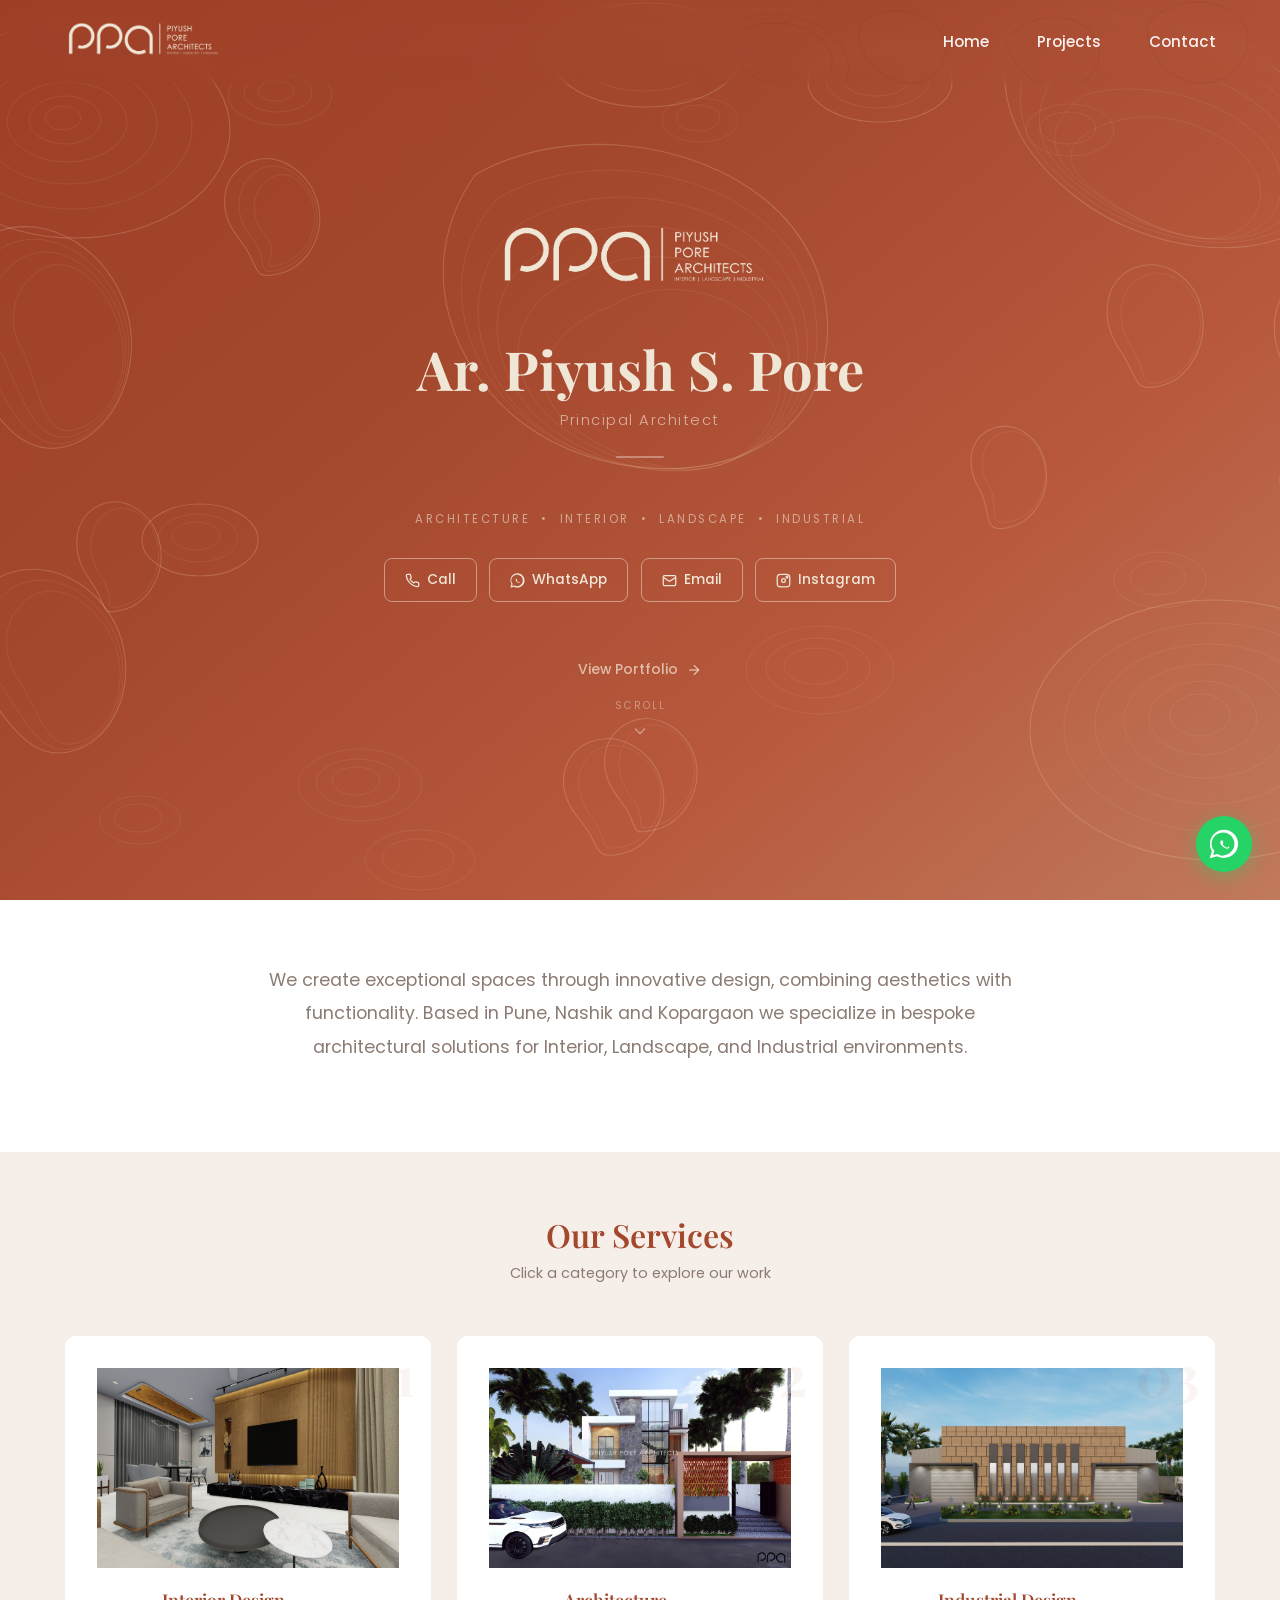
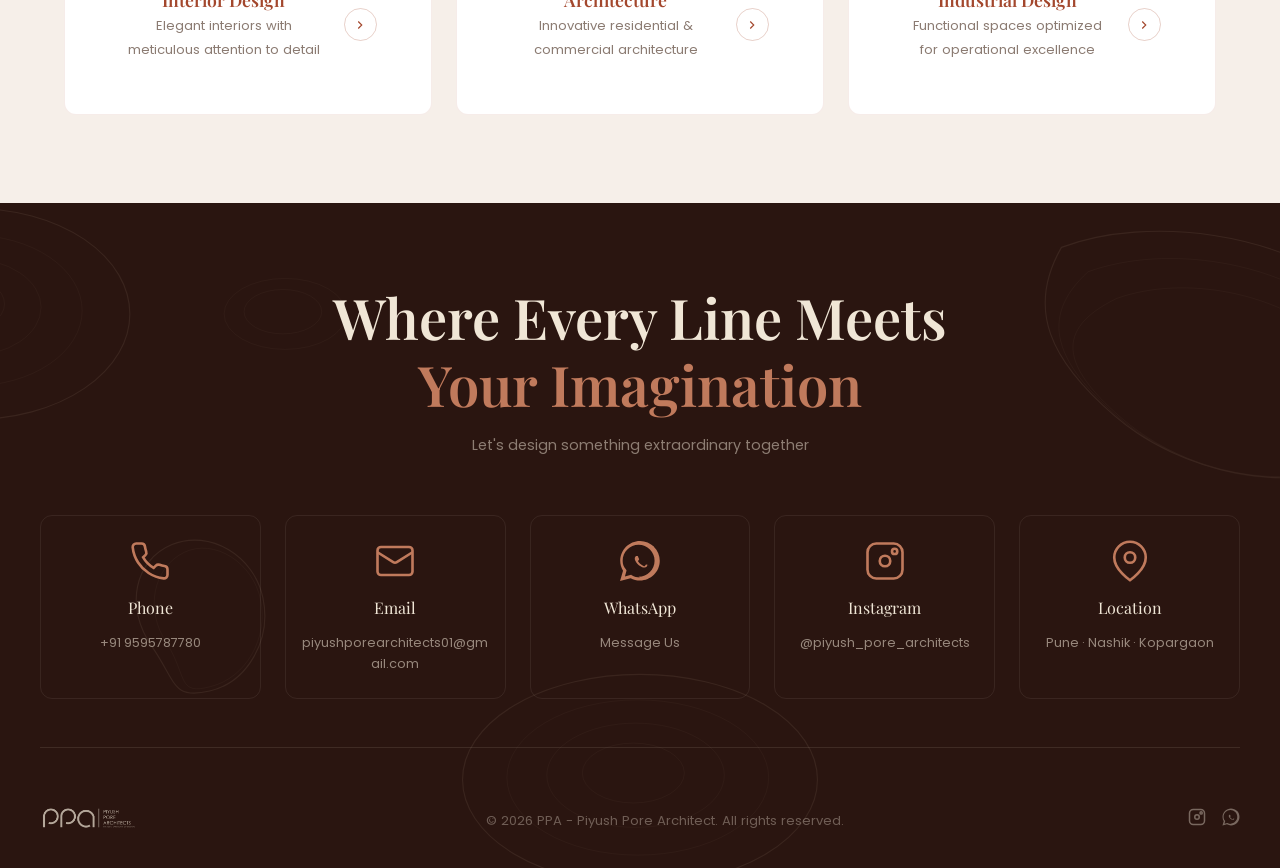
==== commit 6dd566eb: "Remove FOoter" ====
--- a/ppa-prod/index.html
+++ b/ppa-prod/index.html
@@ -71,6 +71,7 @@
 
 /* Scroll indicator */
 .scroll-indicator{animation:fadeUp 0.9s ease 1.2s both;display:flex;flex-direction:column;align-items:center;gap:0.4rem;}
+.hero-designation{font-size:0.92rem;color:rgba(240,230,214,0.65);font-weight:300;letter-spacing:1.5px;font-family:'Poppins',sans-serif;margin-top:-0.2rem;margin-bottom:0.6rem;animation:fadeUp 0.9s ease 0.65s both;}
 .scroll-indicator span{font-size:0.65rem;color:rgba(240,230,214,0.45);letter-spacing:2px;text-transform:uppercase;font-family:'Poppins',sans-serif;}
 .scroll-arrow{width:20px;height:20px;color:rgba(240,230,214,0.45);animation:bounce 1.8s ease-in-out infinite;}
 @keyframes bounce{0%,100%{transform:translateY(0);}50%{transform:translateY(7px);}}
@@ -182,9 +183,9 @@
 .lightbox-next{right:18px;}
 
 /* MOBILE BAR */
-.mobile-bar{display:none;position:fixed;bottom:0;left:0;right:0;background:var(--white);border-top:1px solid rgba(163,71,45,0.1);z-index:98;padding-bottom:env(safe-area-inset-bottom);}
-.mobile-bar.active{display:flex;}
-.mobile-btn{flex:1;padding:0.9rem;text-align:center;display:flex;align-items:center;justify-content:center;transition:background 0.3s;border-right:1px solid rgba(163,71,45,0.05);text-decoration:none;}
+
+
+
 .mobile-btn:last-child{border-right:none;}
 .mobile-btn:hover{background:var(--light);}
 .mobile-btn svg{width:22px;height:22px;color:var(--primary);}
@@ -194,8 +195,8 @@
 @media(max-width:768px){
   .services-grid{grid-template-columns:1fr;}
   .hero-logo-img{height:62px;}
-  .title-text{font-size:34px;}
-  .hero-title-svg{max-width:320px;}
+  .title-text{font-size:42px;}
+  .hero-title-svg{max-width:380px;}
   .strip-img-item{flex:0 0 200px;height:160px;}
   .image-strip-wrapper.open{max-height:340px;}
   .navbar-topo{display:none;}
@@ -204,11 +205,14 @@
   .footer-bottom{flex-direction:column;align-items:center;text-align:center;}
 }
 @media(max-width:480px){
-  .title-text{font-size:26px;}
-  .hero-title-svg{max-width:240px;}
+  .title-text{font-size:34px;}
+  .hero-title-svg{max-width:300px;}
   .hero-cta{flex-direction:column;align-items:stretch;}
   .btn-outline{justify-content:center;}
   .hero-logo-img{height:52px;}
+  .footer-contact-grid{grid-template-columns:1fr 1fr;}
+  .footer-heading{font-size:1.6rem;}
+  .rich-footer{padding:3rem 1rem 1.5rem;}
 }
 </style>
 </head>
@@ -281,6 +285,7 @@
       <svg class="hero-title-svg" viewBox="0 0 640 68" xmlns="http://www.w3.org/2000/svg">
         <text class="title-text" x="320" y="54" text-anchor="middle">Ar. Piyush S. Pore</text>
       </svg>
+      <p class="hero-designation">Principal Architect</p>
       <div class="hero-divider"></div>
       <p class="hero-subtitle"><span id="typeTarget"></span><span class="typewriter-cursor" id="typeCursor"></span></p>
       <p class="hero-services-line">Architecture &nbsp;•&nbsp; Interior &nbsp;•&nbsp; Landscape &nbsp;•&nbsp; Industrial</p>
@@ -381,14 +386,6 @@
   </div>
 </footer>
 
-<!-- Mobile bar -->
-<div class="mobile-bar" id="mobileBar">
-  <a href="tel:+919595787780" class="mobile-btn" title="Call"><svg viewBox="0 0 24 24" fill="none" stroke="currentColor" stroke-width="2"><path d="M22 16.92v3a2 2 0 0 1-2.18 2 19.79 19.79 0 0 1-8.63-3.07 19.5 19.5 0 0 1-6-6 19.79 19.79 0 0 1-3.07-8.67A2 2 0 0 1 4.11 2h3a2 2 0 0 1 2 1.72 12.84 12.84 0 0 0 .7 2.81 2 2 0 0 1-.45 2.11L8.09 9.91a16 16 0 0 0 6 6l1.27-1.27a2 2 0 0 1 2.11-.45 12.84 12.84 0 0 0 2.81.7A2 2 0 0 1 22 16.92z"/></svg></a>
-  <a href="https://wa.me/919595787780?text=Hello%20Piyush%20Pore%20Architects%2C%20I%20would%20like%20to%20discuss%20a%20project." class="mobile-btn" title="WhatsApp" target="_blank" rel="noopener noreferrer"><svg viewBox="0 0 24 24" fill="currentColor"><path d="M20.1 3.9C17.9 1.7 15 .5 12 .5 5.8.5.7 5.6.7 11.9c0 2 .5 3.9 1.6 5.6L.6 23.4l6.02-1.58c1.6.9 3.5 1.36 5.38 1.36 6.2 0 11.3-5.1 11.3-11.3 0-3-1.2-5.9-3.4-8.06zM12 21.4c-1.68 0-3.31-.44-4.73-1.28l-.34-.2-3.56.93.94-3.46-.22-.35C2.62 15.45 2.1 13.76 2.1 11.9c0-5.05 4.1-9.15 9.15-9.15 2.43 0 4.72.94 6.43 2.64 1.71 1.71 2.65 3.98 2.65 6.43 0 5.05-4.1 9.15-9.15 9.15zm5.04-6.71c-.19-.09-1.13-.56-1.31-.62-.17-.06-.3-.09-.42.09-.13.17-.49.62-.6.75-.11.12-.22.14-.41.05s-1.17-.43-2.23-1.37c-.62-.53-1.04-1.18-1.16-1.38-.12-.19-.01-.3.09-.39.09-.09.19-.23.28-.35.09-.12.12-.2.19-.33.06-.13.03-.25-.02-.34-.05-.09-.42-1.02-.58-1.39-.15-.37-.3-.32-.42-.32-.11 0-.23-.01-.35-.01-.12 0-.31.05-.47.23-.16.18-.62.6-.62 1.47s.64 1.71.73 1.83c.09.12 1.25 1.91 3.03 2.68.42.18.75.29 1.01.37.42.13.81.11 1.11.07.34-.05 1.04-.43 1.19-.84.15-.41.15-.76.1-.84-.04-.07-.16-.12-.35-.21z"/></svg></a>
-  <a href="mailto:piyushporearchitects01@gmail.com?subject=Project%20Discussion" class="mobile-btn" title="Email"><svg viewBox="0 0 24 24" fill="none" stroke="currentColor" stroke-width="2"><rect x="2" y="4" width="20" height="16" rx="2"/><path d="m22 7-8.97 5.7a1.94 1.94 0 0 1-2.06 0L2 7"/></svg></a>
-  <a href="https://www.instagram.com/piyush_pore_architects" target="_blank" rel="noopener noreferrer" class="mobile-btn" title="Instagram"><svg viewBox="0 0 24 24" fill="none" stroke="currentColor" stroke-width="2"><rect x="2" y="2" width="20" height="20" rx="5"/><path d="M16 11.37a4 4 0 1 1-2.37-2.37"/><line x1="17.5" y1="6.5" x2="17.5" y2="6.5"/></svg></a>
-  <a href="https://maps.google.com/?q=Pune+Nashik+Kopargaon+Maharashtra" target="_blank" rel="noopener noreferrer" class="mobile-btn" title="Location"><svg viewBox="0 0 24 24" fill="none" stroke="currentColor" stroke-width="2"><path d="M21 10c0 7-9 13-9 13s-9-6-9-13a9 9 0 0 1 18 0z"/><circle cx="12" cy="10" r="3"/></svg></a>
-</div>
 
 <!-- Floating WhatsApp desktop -->
 <a href="https://wa.me/919595787780?text=Hello%20Piyush%20Pore%20Architects%2C%20I%20would%20like%20to%20discuss%20a%20project." class="float-whatsapp" target="_blank" rel="noopener noreferrer" aria-label="WhatsApp">
@@ -480,9 +477,7 @@
 window.addEventListener('scroll',()=>{navbar.classList.toggle('scrolled',window.scrollY>60);btt.classList.toggle('visible',window.scrollY>400);});
 btt.onclick=()=>window.scrollTo({top:0,behavior:'smooth'});
 
-/* Mobile bar */
-function updateBar(){document.getElementById('mobileBar').classList.toggle('active',window.innerWidth<=768);}
-updateBar();window.addEventListener('resize',updateBar);
+
 
 /* Menu */
 document.getElementById('menuToggle').addEventListener('click',()=>{document.getElementById('menuToggle').classList.toggle('active');document.getElementById('navMenu').classList.toggle('active');});
--- a/ppa-prod/assets/css/style.css
+++ b/ppa-prod/assets/css/style.css
@@ -1,1107 +1,906 @@
-/* ============================================
-  PPA ARCHITECT - PREMIUM DESIGN SYSTEM
-  Luxury Architecture Studio
-  Terracotta + Warm Beige Palette
-  ============================================ */
-
-:root {
-    /* Color Palette */
-    --primary: #A3472D;
-    --secondary: #E8D5C4;
-    --dark: #3A1F16;
-    --accent: #C07A5C;
-    --light: #F6EFE9;
-    --white: #FFFFFF;
-    --text: #2C2C2C;
-    --gray: #8B7B72;
-    
-    /* Typography */
-    --font-serif: 'Playfair Display', serif;
-    --font-sans: 'Poppins', sans-serif;
-    
-    /* Spacing */
-    --spacing-xs: 0.5rem;
-    --spacing-sm: 1rem;
-    --spacing-md: 1.5rem;
-    --spacing-lg: 2rem;
-    --spacing-xl: 3rem;
-    --spacing-xxl: 4rem;
-    
-    /* Borders & Radius */
-    --border-radius-sm: 4px;
-    --border-radius-md: 8px;
-    --border-radius-lg: 12px;
-    
-    /* Transitions */
-    --transition: 0.3s ease;
-    --transition-slow: 0.6s ease;
-    
-    /* Shadows */
-    --shadow-sm: 0 2px 8px rgba(0, 0, 0, 0.08);
-    --shadow-md: 0 8px 24px rgba(0, 0, 0, 0.12);
-    --shadow-lg: 0 16px 40px rgba(0, 0, 0, 0.15);
-}
-
-/* ============================================
-   RESET & BASE STYLES
-   ============================================ */
-
-* {
-    margin: 0;
-    padding: 0;
-    box-sizing: border-box;
-}
-
-html {
-    scroll-behavior: smooth;
-}
-
-body {
-    font-family: var(--font-sans);
-    color: var(--text);
-    background: var(--white);
-    line-height: 1.6;
-    overflow-x: hidden;
-}
-
-img {
-    max-width: 100%;
-    height: auto;
-    display: block;
-}
-
-a {
-    text-decoration: none;
-    color: inherit;
-    transition: color var(--transition);
-}
-
-button {
-    border: none;
-    background: none;
-    cursor: pointer;
-    font-family: inherit;
-}
-
-.container {
-    width: 100%;
-    max-width: 1200px;
-    margin: 0 auto;
-    padding: 0 var(--spacing-md);
-}
-
-/* ============================================
-   TYPOGRAPHY
-   ============================================ */
-
-h1, h2, h3, h4, h5, h6 {
-    font-family: var(--font-serif);
-    font-weight: 600;
-    line-height: 1.2;
-    color: var(--text);
-}
-
-h1 {
-    font-size: 4rem;
-    margin-bottom: var(--spacing-md);
-}
-
-h2 {
-    font-size: 2.5rem;
-    margin-bottom: var(--spacing-md);
-}
-
-h3 {
-    font-size: 1.5rem;
-    margin-bottom: var(--spacing-sm);
-}
-
-p {
-    font-size: 1rem;
-    color: var(--gray);
-    line-height: 1.8;
-    margin-bottom: var(--spacing-md);
-}
-
-/* ============================================
-   NAVIGATION
-   ============================================ */
-
-.navbar {
-    position: fixed;
-    top: 0;
-    left: 0;
-    right: 0;
-    z-index: 100;
-    background: transparent;
-    backdrop-filter: blur(10px);
-    padding: var(--spacing-md) 0;
-    transition: background var(--transition-slow);
-}
-
-.navbar.scrolled {
-    background: rgba(246, 239, 233, 0.98);
-    box-shadow: var(--shadow-sm);
-}
-
-.nav-wrapper {
-    display: flex;
-    justify-content: space-between;
-    align-items: center;
-}
-
-.logo {
-    font-size: 1.3rem;
-    font-weight: 700;
-    font-family: var(--font-serif);
-    letter-spacing: 2px;
-    color: var(--primary);
-    cursor: pointer;
-}
-
-.menu-toggle {
-    display: none;
-    flex-direction: column;
-    gap: 5px;
-    cursor: pointer;
-}
-
-.menu-toggle span {
-    width: 24px;
-    height: 2px;
-    background: var(--primary);
-    border-radius: 1px;
-    transition: all var(--transition);
-}
-
-.menu-toggle.active span:nth-child(1) {
-    transform: rotate(45deg) translate(10px, 10px);
-}
-
-.menu-toggle.active span:nth-child(2) {
-    opacity: 0;
-}
-
-.menu-toggle.active span:nth-child(3) {
-    transform: rotate(-45deg) translate(8px, -8px);
-}
-
-.nav-menu {
-    display: flex;
-    list-style: none;
-    gap: 3rem;
-}
-
-.nav-link {
-    font-size: 0.95rem;
-    font-weight: 500;
-    color: var(--text);
-    position: relative;
-}
-
-.nav-link::after {
-    content: '';
-    position: absolute;
-    bottom: -5px;
-    left: 0;
-    width: 0;
-    height: 2px;
-    background: var(--primary);
-    transition: width var(--transition-slow);
-}
-
-.nav-link:hover::after {
-    width: 100%;
-}
-
-/* ============================================
-   HERO SECTION
-   ============================================ */
-
-.hero {
-    margin-top: 80px;
-    padding: var(--spacing-xxl) var(--spacing-md);
-    min-height: 85vh;
-    display: flex;
-    align-items: center;
-    justify-content: center;
-    background: linear-gradient(135deg, var(--primary) 0%, var(--accent) 100%);
-    position: relative;
-    overflow: hidden;
-}
-
-.hero-pattern {
-    position: absolute;
-    inset: 0;
-    background: 
-        repeating-linear-gradient(0deg, transparent, transparent 2px, rgba(255, 255, 255, 0.03) 2px, rgba(255, 255, 255, 0.03) 4px),
-        repeating-linear-gradient(90deg, transparent, transparent 2px, rgba(255, 255, 255, 0.02) 2px, rgba(255, 255, 255, 0.02) 4px),
-        radial-gradient(circle at 15% 40%, rgba(255, 255, 255, 0.08) 0%, transparent 60%),
-        radial-gradient(circle at 85% 85%, rgba(255, 255, 255, 0.06) 0%, transparent 60%);
-    pointer-events: none;
-}
-
-.hero-content {
-    text-align: center;
-    z-index: 2;
-    max-width: 800px;
-}
-
-.hero-title {
-    font-size: 4.5rem;
-    color: var(--white);
-    margin-bottom: var(--spacing-md);
-    font-weight: 700;
-}
-
-.hero-divider {
-    width: 80px;
-    height: 3px;
-    background: var(--secondary);
-    margin: var(--spacing-md) auto;
-    border-radius: 2px;
-}
-
-.hero-subtitle {
-    font-size: 1.3rem;
-    color: rgba(255, 255, 255, 0.9);
-    margin-bottom: var(--spacing-md);
-    font-weight: 300;
-    letter-spacing: 1px;
-}
-
-.hero-services {
-    font-size: 1rem;
-    color: var(--secondary);
-    letter-spacing: 2px;
-    margin-bottom: var(--spacing-xl);
-    font-family: var(--font-serif);
-}
-
-.hero-cta {
-    display: flex;
-    gap: var(--spacing-md);
-    justify-content: center;
-    flex-wrap: wrap;
-    margin-bottom: var(--spacing-lg);
-}
-
-.hero-secondary {
-    margin-top: var(--spacing-lg);
-}
-
-.link-arrow {
-    display: inline-flex;
-    align-items: center;
-    gap: var(--spacing-sm);
-    color: var(--white);
-    font-weight: 600;
-    font-size: 1rem;
-    transition: all var(--transition);
-    position: relative;
-}
-
-.link-arrow:hover {
-    transform: translateX(5px);
-}
-
-.link-arrow svg {
-    width: 20px;
-    height: 20px;
-}
-
-/* ============================================
-   BUTTONS
-   ============================================ */
-
-.btn {
-    display: inline-flex;
-    align-items: center;
-    justify-content: center;
-    gap: var(--spacing-sm);
-    padding: 0.9rem 2rem;
-    border-radius: var(--border-radius-lg);
-    font-size: 0.95rem;
-    font-weight: 600;
-    transition: all var(--transition-slow);
-    cursor: pointer;
-    border: 2px solid transparent;
-}
-
-.btn-icon {
-    width: 18px;
-    height: 18px;
-}
-
-.btn-primary {
-    background: var(--dark);
-    color: var(--white);
-    border: 2px solid var(--dark);
-}
-
-.btn-primary:hover {
-    background: var(--primary);
-    border-color: var(--primary);
-    transform: translateY(-2px);
-    box-shadow: var(--shadow-md);
-}
-
-.btn-outline {
-    background: transparent;
-    color: var(--white);
-    border: 2px solid var(--white);
-}
-
-.btn-outline:hover {
-    background: var(--white);
-    color: var(--primary);
-    transform: translateY(-2px);
-}
-
-/* ============================================
-   ABOUT SECTION
-   ============================================ */
-
-.about {
-    padding: var(--spacing-xxl) var(--spacing-md);
-    background: var(--white);
-}
-
-.about-content {
-    max-width: 750px;
-    margin: 0 auto;
-    text-align: center;
-}
-
-.about-text {
-    font-size: 1.1rem;
-    line-height: 1.9;
-    color: var(--gray);
-}
-
-/* ============================================
-   SERVICES SECTION
-   ============================================ */
-
-.services {
-    padding: var(--spacing-xxl) var(--spacing-md);
-    background: var(--light);
-}
-
-.services-grid {
-    display: grid;
-    grid-template-columns: repeat(3, 1fr);
-    gap: var(--spacing-lg);
-    margin-top: var(--spacing-xl);
-}
-
-.service-card {
-    padding: var(--spacing-lg);
-    background: var(--white);
-    border: 1px solid rgba(163, 71, 45, 0.1);
-    border-radius: var(--border-radius-md);
-    text-align: center;
-    transition: all var(--transition-slow);
-}
-
-.service-card:hover {
-    border-color: var(--primary);
-    box-shadow: var(--shadow-lg);
-    transform: translateY(-5px);
-}
-
-.service-card h3 {
-    margin-bottom: var(--spacing-md);
-    color: var(--primary);
-}
-
-.service-card p {
-    font-size: 0.95rem;
-    color: var(--gray);
-}
-
-/* ============================================
-   CONTACT SECTION
-   ============================================ */
-
-.contact {
-    padding: var(--spacing-xxl) var(--spacing-md);
-    background: var(--white);
-}
-
-.contact-title {
-    text-align: center;
-    margin-bottom: var(--spacing-xxl);
-}
-
-.contact-grid {
-    display: grid;
-    grid-template-columns: repeat(5, 1fr);
-    gap: var(--spacing-lg);
-    max-width: 1200px;
-    margin: 0 auto;
-    justify-items: center;
-}
-
-.contact-card {
-    width: 100%;
-    min-height: 180px;
-    display: flex;
-    flex-direction: column;
-    justify-content: center;
-    align-items: center;
-    text-align: center;
-}
-
-.contact-card a,
-.contact-card p {
-    word-break: break-word;
-}
-
-.contact-card {
-    text-align: center;
-    padding: 1.6rem;
-    border: 1px solid rgba(163, 71, 45, 0.2);
-    border-radius: 12px;
-    transition: all 0.3s ease;
-    background: rgba(255, 255, 255, 0.95);
-}
-
-.contact-card:hover {
-    transform: translateY(-5px);
-    border-color: var(--primary);
-    box-shadow: 0 10px 25px rgba(0, 0, 0, 0.08);
-}
-
-.contact-icon {
-    width: 40px;
-    height: 40px;
-    margin: 0 auto var(--spacing-md);
-    color: var(--primary);
-    stroke-width: 1.5;
-}
-
-.contact-card h3 {
-    color: var(--primary);
-    margin-bottom: var(--spacing-sm);
-}
-
-.contact-link {
-    color: var(--text);
-    font-weight: 600;
-    transition: color var(--transition);
-    cursor: pointer;
-}
-
-.contact-link:hover {
-    color: var(--primary);
-}
-
-/* ============================================
-   PROJECTS SECTION
-   ============================================ */
-
-.projects-hero {
-    margin-top: 80px;
-    padding: var(--spacing-xxl) var(--spacing-md);
-    background: linear-gradient(135deg, var(--light) 0%, rgba(232, 213, 196, 0.5) 100%);
-}
-
-.projects-hero h1 {
-    text-align: center;
-    color: var(--primary);
-    margin-bottom: var(--spacing-md);
-}
-
-.projects-hero p {
-    text-align: center;
-    color: var(--gray);
-    max-width: 600px;
-    margin: 0 auto;
-}
-
-/* ============================================
-   FILTERS
-   ============================================ */
-
-.filters-section {
-    padding: var(--spacing-lg) var(--spacing-md);
-    background: var(--white);
-    border-bottom: 1px solid rgba(163, 71, 45, 0.1);
-}
-
-.filters {
-    display: flex;
-    gap: var(--spacing-md);
-    justify-content: center;
-    flex-wrap: wrap;
-}
-
-.filter-btn {
-    padding: 0.7rem 1.8rem;
-    border: 2px solid var(--primary);
-    background: transparent;
-    color: var(--primary);
-    border-radius: var(--border-radius-lg);
-    font-size: 0.95rem;
-    font-weight: 600;
-    cursor: pointer;
-    transition: all var(--transition-slow);
-}
-
-.filter-btn:hover {
-    background: var(--primary);
-    color: var(--white);
-}
-
-.filter-btn.active {
-    background: var(--primary);
-    color: var(--white);
-}
-
-/* ============================================
-   GALLERY GRID
-   ============================================ */
-
-.gallery-section {
-    padding: var(--spacing-xxl) var(--spacing-md);
-    background: var(--white);
-}
-
-.gallery-grid {
-    display: grid;
-    grid-template-columns: repeat(3, 1fr);
-    gap: var(--spacing-lg);
-    margin-top: var(--spacing-lg);
-}
-
-.gallery-item {
-    position: relative;
-    height: 350px;
-    border-radius: var(--border-radius-md);
-    overflow: hidden;
-    cursor: pointer;
-    transition: all var(--transition-slow);
-    opacity: 1;
-}
-
-.gallery-item.hidden {
-    display: none;
-}
-
-.gallery-item img {
-    width: 100%;
-    height: 100%;
-    object-fit: cover;
-    transition: transform var(--transition-slow);
-}
-
-.gallery-item:hover img {
-    transform: scale(1.08);
-}
-
-.gallery-overlay {
-    position: absolute;
-    inset: 0;
-    background: linear-gradient(180deg, transparent 0%, rgba(58, 31, 22, 0.9) 100%);
-    color: var(--white);
-    display: flex;
-    flex-direction: column;
-    justify-content: flex-end;
-    padding: var(--spacing-lg);
-    opacity: 0;
-    transition: opacity var(--transition-slow);
-}
-
-.gallery-item:hover .gallery-overlay {
-    opacity: 1;
-}
-
-.gallery-overlay h3 {
-    color: var(--white);
-    margin-bottom: var(--spacing-sm);
-    font-size: 1.3rem;
-}
-
-.gallery-overlay p {
-    color: rgba(255, 255, 255, 0.85);
-    font-size: 0.9rem;
-    margin: 0;
-}
-
-/* ============================================
-   LIGHTBOX MODAL
-   ============================================ */
-
-.lightbox {
-    display: none;
-    position: fixed;
-    inset: 0;
-    background: rgba(0, 0, 0, 0.96);
-    z-index: 1000;
-    align-items: center;
-    justify-content: center;
-    opacity: 0;
-    transition: opacity var(--transition-slow);
-}
-
-.lightbox.active {
-    display: flex;
-    opacity: 1;
-}
-
-.lightbox-content {
-    position: relative;
-    max-width: 85%;
-    max-height: 90vh;
-    display: flex;
-    flex-direction: column;
-}
-
-.lightbox-image {
-    max-width: 100%;
-    max-height: 75vh;
-    border-radius: var(--border-radius-md);
-    margin-bottom: var(--spacing-lg);
-}
-
-.lightbox-info {
-    text-align: center;
-    color: var(--white);
-}
-
-.lightbox-info h3 {
-    color: var(--secondary);
-    margin-bottom: var(--spacing-sm);
-}
-
-.lightbox-info p {
-    color: rgba(255, 255, 255, 0.85);
-    margin: 0;
-}
-
-.lightbox-close {
-    position: absolute;
-    top: 20px;
-    right: 20px;
-    width: 40px;
-    height: 40px;
-    background: rgba(255, 255, 255, 0.1);
-    border: none;
-    border-radius: 50%;
-    cursor: pointer;
-    transition: all var(--transition);
-    display: flex;
-    align-items: center;
-    justify-content: center;
-}
-
-.lightbox-close:hover {
-    background: var(--primary);
-}
-
-.lightbox-close svg {
-    width: 24px;
-    height: 24px;
-    color: var(--white);
-}
-
-/* ============================================
-   FOOTER
-   ============================================ */
-
-.footer {
-    background: var(--dark);
-    color: var(--white);
-    padding: var(--spacing-lg) var(--spacing-md);
-    text-align: center;
-}
-
-.footer p {
-    color: var(--white);
-    font-size: 0.9rem;
-    margin: 0;
-}
-
-.footer-row {
-    display: flex;
-    align-items: center;
-    justify-content: space-between;
-    gap: var(--spacing-md);
-    flex-wrap: wrap;
-}
-
-.footer-links {
-    display: grid;
-    grid-template-columns: repeat(5, 1fr);
-    gap: var(--spacing-sm);
-    align-items: center;
-    justify-items: center;
-}
-
-.footer-link svg {
-    width: 20px;
-    height: 20px;
-}
-
-.footer-link {
-    color: var(--white);
-    transition: color var(--transition);
-    display: inline-flex;
-    align-items: center;
-}
-
-.footer-link:hover {
-    color: var(--secondary);
-}
-
-/* ============================================
-   FLOATING WHATSAPP BUTTON
-   ============================================ */
-
-.floating-whatsapp {
-    position: fixed;
-    bottom: 30px;
-    right: 30px;
-    width: 60px;
-    height: 60px;
-    background: var(--primary);
-    border-radius: 50%;
-    display: flex;
-    align-items: center;
-    justify-content: center;
-    box-shadow: var(--shadow-lg);
-    transition: all var(--transition-slow);
-    z-index: 99;
-    cursor: pointer;
-}
-
-.floating-whatsapp:hover {
-    transform: scale(1.1);
-    box-shadow: 0 12px 40px rgba(163, 71, 45, 0.3);
-}
-
-.floating-whatsapp svg {
-    width: 28px;
-    height: 28px;
-    color: var(--white);
-}
-
-/* ============================================
-   MOBILE CONTACT BAR
-   ============================================ */
-
-.mobile-bar {
-    display: none;
-    position: fixed;
-    bottom: 0;
-    left: 0;
-    right: 0;
-    background: var(--white);
-    border-top: 1px solid rgba(163, 71, 45, 0.1);
-    z-index: 98;
-    padding-bottom: env(safe-area-inset-bottom);
-}
-
-.mobile-bar.active {
-    display: flex;
-}
-
-.mobile-bar {
-    display: flex;
-    justify-content: space-around;
-}
-
-.mobile-btn {
-    flex: 1 1 0;
-    min-width: 0;
-    padding: var(--spacing-md);
-    text-align: center;
-    display: flex;
-    align-items: center;
-    justify-content: center;
-    transition: background var(--transition);
-    border-right: 1px solid rgba(163, 71, 45, 0.05);
-}
-
-.mobile-btn:last-child {
-    border-right: none;
-}
-
-.mobile-btn:hover {
-    background: var(--light);
-}
-
-.mobile-btn svg {
-    width: 24px;
-    height: 24px;
-    color: var(--primary);
-}
-
-/* ============================================
-   ANIMATIONS
-   ============================================ */
-
-@keyframes fadeIn {
-    from {
-        opacity: 0;
-        transform: translateY(20px);
-    }
-    to {
-        opacity: 1;
-        transform: translateY(0);
-    }
-}
-
-@keyframes fadeInUp {
-    from {
-        opacity: 0;
-        transform: translateY(30px);
-    }
-    to {
-        opacity: 1;
-        transform: translateY(0);
-    }
-}
-
-.fade-in {
-    animation: fadeIn 0.8s ease-out;
-}
-
-.fade-in-on-scroll {
-    opacity: 0;
-    animation: fadeInUp 0.8s ease-out 0.2s forwards;
-}
-
-/* ============================================
-   RESPONSIVE - LAPTOP (1024px)
-   ============================================ */
-
-@media (max-width: 1024px) {
-    .contact-grid {
-        grid-template-columns: repeat(2, 1fr);
-    }
-}
-
-/* ============================================
-   RESPONSIVE - TABLET (768px)
-   ============================================ */
-
-@media (max-width: 768px) {
-    .menu-toggle {
-        display: flex;
-    }
-
-    .nav-menu {
-        position: absolute;
-        top: 70px;
-        left: 0;
-        right: 0;
-        flex-direction: column;
-        gap: 0;
-        background: var(--white);
-        border-bottom: 1px solid rgba(163, 71, 45, 0.1);
-        max-height: 0;
-        overflow: hidden;
-        transition: max-height var(--transition);
-        padding: 0;
-    }
-
-    .nav-menu.active {
-        max-height: 300px;
-        padding: var(--spacing-md) 0;
-    }
-
-    .nav-menu li {
-        padding: var(--spacing-md) var(--spacing-lg);
-        border-bottom: 1px solid rgba(163, 71, 45, 0.05);
-    }
-
-    h1 {
-        font-size: 2.5rem;
-    }
-
-    h2 {
-        font-size: 2rem;
-    }
-
-    .hero {
-        margin-top: 70px;
-        padding: var(--spacing-xl) var(--spacing-md);
-        min-height: auto;
-    }
-
-    .hero-title {
-        font-size: 2.8rem;
-    }
-
-    .hero-cta {
-        flex-direction: column;
-    }
-
-    .btn {
-        width: 100%;
-    }
-
-    .services-grid {
-        grid-template-columns: repeat(2, 1fr);
-        gap: var(--spacing-md);
-    }
-
-    .contact-grid {
-        grid-template-columns: repeat(2, 1fr);
-        gap: var(--spacing-md);
-    }
-
-    .gallery-grid {
-        grid-template-columns: repeat(2, 1fr);
-        gap: var(--spacing-md);
-    }
-
-    .gallery-item {
-        height: 300px;
-    }
-
-    .floating-whatsapp {
-        bottom: 90px;
-    }
-
-    .mobile-bar.active {
-        display: flex;
-    }
-}
-
-/* ============================================
-   RESPONSIVE - MOBILE (600px)
-   ============================================ */
-
-@media (max-width: 600px) {
-    h1 {
-        font-size: 2rem;
-    }
-
-    h2 {
-        font-size: 1.5rem;
-    }
-
-    h3 {
-        font-size: 1.2rem;
-    }
-
-    .hero {
-        padding: var(--spacing-lg) var(--spacing-md);
-        min-height: 100vh;
-    }
-
-    .hero-title {
-        font-size: 2rem;
-    }
-
-    .hero-subtitle {
-        font-size: 1rem;
-    }
-
-    .hero-cta {
-        flex-direction: column;
-    }
-
-    .btn {
-        width: 100%;
-        padding: 0.8rem 1.5rem;
-        font-size: 0.9rem;
-    }
-
-    .about {
-        padding: var(--spacing-lg) var(--spacing-md);
-    }
-
-    .services-grid {
-        grid-template-columns: 1fr;
-        gap: var(--spacing-md);
-    }
-
-    .service-card {
-        padding: var(--spacing-md);
-    }
-
-    .contact-grid {
-        grid-template-columns: 1fr;
-        gap: var(--spacing-md);
-    }
-
-    .contact-card {
-        padding: var(--spacing-md);
-    }
-
-    .gallery-grid {
-        grid-template-columns: 1fr;
-        gap: var(--spacing-md);
-    }
-
-    .gallery-item {
-        height: 250px;
-    }
-
-    .filters {
-        gap: var(--spacing-sm);
-    }
-
-    .filter-btn {
-        padding: 0.6rem 1.2rem;
-        font-size: 0.85rem;
-    }
-
-    .lightbox-content {
-        max-width: 95%;
-    }
-
-    .lightbox-image {
-        max-height: 60vh;
-    }
-
-    .lightbox-close {
-        top: 10px;
-        right: 10px;
-    }
-
-    .floating-whatsapp {
-        bottom: 80px;
-        right: 15px;
-        width: 50px;
-        height: 50px;
-    }
-
-    .floating-whatsapp svg {
-        width: 24px;
-        height: 24px;
-    }
-
-    .mobile-btn {
-        padding: var(--spacing-sm);
-    }
-
-    .mobile-btn svg {
-        width: 20px;
-        height: 20px;
-    }
-
-    .projects-hero h1 {
-        font-size: 2rem;
-    }
-}
-
-/* ============================================
-   ACCESSIBILITY
-   ============================================ */
-
-@media (prefers-reduced-motion: reduce) {
-    * {
-        animation-duration: 0.01ms !important;
-        animation-iteration-count: 1 !important;
-        transition-duration: 0.01ms !important;
-    }
-
-    html {
-        scroll-behavior: auto;
-    }
-}
+/* ============================================
+  PPA ARCHITECT - PREMIUM DESIGN SYSTEM
+  Luxury Architecture Studio
+  Terracotta + Warm Beige Palette
+  ============================================ */
+
+:root {
+    /* Color Palette */
+    --primary: #A3472D;
+    --secondary: #E8D5C4;
+    --dark: #3A1F16;
+    --accent: #C07A5C;
+    --light: #F6EFE9;
+    --white: #FFFFFF;
+    --text: #2C2C2C;
+    --gray: #8B7B72;
+    
+    /* Typography */
+    --font-serif: 'Playfair Display', serif;
+    --font-sans: 'Poppins', sans-serif;
+    
+    /* Spacing */
+    --spacing-xs: 0.5rem;
+    --spacing-sm: 1rem;
+    --spacing-md: 1.5rem;
+    --spacing-lg: 2rem;
+    --spacing-xl: 3rem;
+    --spacing-xxl: 4rem;
+    
+    /* Borders & Radius */
+    --border-radius-sm: 4px;
+    --border-radius-md: 8px;
+    --border-radius-lg: 12px;
+    
+    /* Transitions */
+    --transition: 0.3s ease;
+    --transition-slow: 0.6s ease;
+    
+    /* Shadows */
+    --shadow-sm: 0 2px 8px rgba(0, 0, 0, 0.08);
+    --shadow-md: 0 8px 24px rgba(0, 0, 0, 0.12);
+    --shadow-lg: 0 16px 40px rgba(0, 0, 0, 0.15);
+}
+
+/* ============================================
+   RESET & BASE STYLES
+   ============================================ */
+
+* {
+    margin: 0;
+    padding: 0;
+    box-sizing: border-box;
+}
+
+html {
+    scroll-behavior: smooth;
+}
+
+body {
+    font-family: var(--font-sans);
+    color: var(--text);
+    background: var(--white);
+    line-height: 1.6;
+    overflow-x: hidden;
+}
+
+img {
+    max-width: 100%;
+    height: auto;
+    display: block;
+}
+
+a {
+    text-decoration: none;
+    color: inherit;
+    transition: color var(--transition);
+}
+
+button {
+    border: none;
+    background: none;
+    cursor: pointer;
+    font-family: inherit;
+}
+
+.container {
+    width: 100%;
+    max-width: 1200px;
+    margin: 0 auto;
+    padding: 0 var(--spacing-md);
+}
+
+/* ============================================
+   TYPOGRAPHY
+   ============================================ */
+
+h1, h2, h3, h4, h5, h6 {
+    font-family: var(--font-serif);
+    font-weight: 600;
+    line-height: 1.2;
+    color: var(--text);
+}
+
+h1 {
+    font-size: 4rem;
+    margin-bottom: var(--spacing-md);
+}
+
+h2 {
+    font-size: 2.5rem;
+    margin-bottom: var(--spacing-md);
+}
+
+h3 {
+    font-size: 1.5rem;
+    margin-bottom: var(--spacing-sm);
+}
+
+p {
+    font-size: 1rem;
+    color: var(--gray);
+    line-height: 1.8;
+    margin-bottom: var(--spacing-md);
+}
+
+/* ============================================
+   NAVIGATION
+   ============================================ */
+
+.navbar {
+    position: fixed;
+    top: 0;
+    left: 0;
+    right: 0;
+    z-index: 100;
+    background: transparent;
+    backdrop-filter: blur(10px);
+    padding: var(--spacing-md) 0;
+    transition: background var(--transition-slow);
+}
+
+.navbar.scrolled {
+    background: rgba(246, 239, 233, 0.98);
+    box-shadow: var(--shadow-sm);
+}
+
+.nav-wrapper {
+    display: flex;
+    justify-content: space-between;
+    align-items: center;
+}
+
+.logo {
+    font-size: 1.3rem;
+    font-weight: 700;
+    font-family: var(--font-serif);
+    letter-spacing: 2px;
+    color: var(--primary);
+    cursor: pointer;
+}
+
+.menu-toggle {
+    display: none;
+    flex-direction: column;
+    gap: 5px;
+    cursor: pointer;
+}
+
+.menu-toggle span {
+    width: 24px;
+    height: 2px;
+    background: var(--primary);
+    border-radius: 1px;
+    transition: all var(--transition);
+}
+
+.menu-toggle.active span:nth-child(1) {
+    transform: rotate(45deg) translate(10px, 10px);
+}
+
+.menu-toggle.active span:nth-child(2) {
+    opacity: 0;
+}
+
+.menu-toggle.active span:nth-child(3) {
+    transform: rotate(-45deg) translate(8px, -8px);
+}
+
+.nav-menu {
+    display: flex;
+    list-style: none;
+    gap: 3rem;
+}
+
+.nav-link {
+    font-size: 0.95rem;
+    font-weight: 500;
+    color: var(--text);
+    position: relative;
+}
+
+.nav-link::after {
+    content: '';
+    position: absolute;
+    bottom: -5px;
+    left: 0;
+    width: 0;
+    height: 2px;
+    background: var(--primary);
+    transition: width var(--transition-slow);
+}
+
+.nav-link:hover::after {
+    width: 100%;
+}
+
+/* ============================================
+   HERO SECTION
+   ============================================ */
+
+.hero {
+    margin-top: 80px;
+    padding: var(--spacing-xxl) var(--spacing-md);
+    min-height: 85vh;
+    display: flex;
+    align-items: center;
+    justify-content: center;
+    background: linear-gradient(135deg, var(--primary) 0%, var(--accent) 100%);
+    position: relative;
+    overflow: hidden;
+}
+
+.hero-pattern {
+    position: absolute;
+    inset: 0;
+    background: 
+        repeating-linear-gradient(0deg, transparent, transparent 2px, rgba(255, 255, 255, 0.03) 2px, rgba(255, 255, 255, 0.03) 4px),
+        repeating-linear-gradient(90deg, transparent, transparent 2px, rgba(255, 255, 255, 0.02) 2px, rgba(255, 255, 255, 0.02) 4px),
+        radial-gradient(circle at 15% 40%, rgba(255, 255, 255, 0.08) 0%, transparent 60%),
+        radial-gradient(circle at 85% 85%, rgba(255, 255, 255, 0.06) 0%, transparent 60%);
+    pointer-events: none;
+}
+
+.hero-content {
+    text-align: center;
+    z-index: 2;
+    max-width: 800px;
+}
+
+.hero-title {
+    font-size: 4.5rem;
+    color: var(--white);
+    margin-bottom: var(--spacing-md);
+    font-weight: 700;
+}
+
+.hero-divider {
+    width: 80px;
+    height: 3px;
+    background: var(--secondary);
+    margin: var(--spacing-md) auto;
+    border-radius: 2px;
+}
+
+.hero-subtitle {
+    font-size: 1.3rem;
+    color: rgba(255, 255, 255, 0.9);
+    margin-bottom: var(--spacing-md);
+    font-weight: 300;
+    letter-spacing: 1px;
+}
+
+.hero-services {
+    font-size: 1rem;
+    color: var(--secondary);
+    letter-spacing: 2px;
+    margin-bottom: var(--spacing-xl);
+    font-family: var(--font-serif);
+}
+
+.hero-cta {
+    display: flex;
+    gap: var(--spacing-md);
+    justify-content: center;
+    flex-wrap: wrap;
+    margin-bottom: var(--spacing-lg);
+}
+
+.hero-secondary {
+    margin-top: var(--spacing-lg);
+}
+
+.link-arrow {
+    display: inline-flex;
+    align-items: center;
+    gap: var(--spacing-sm);
+    color: var(--white);
+    font-weight: 600;
+    font-size: 1rem;
+    transition: all var(--transition);
+    position: relative;
+}
+
+.link-arrow:hover {
+    transform: translateX(5px);
+}
+
+.link-arrow svg {
+    width: 20px;
+    height: 20px;
+}
+
+/* ============================================
+   BUTTONS
+   ============================================ */
+
+.btn {
+    display: inline-flex;
+    align-items: center;
+    justify-content: center;
+    gap: var(--spacing-sm);
+    padding: 0.9rem 2rem;
+    border-radius: var(--border-radius-lg);
+    font-size: 0.95rem;
+    font-weight: 600;
+    transition: all var(--transition-slow);
+    cursor: pointer;
+    border: 2px solid transparent;
+}
+
+.btn-icon {
+    width: 18px;
+    height: 18px;
+}
+
+.btn-primary {
+    background: var(--dark);
+    color: var(--white);
+    border: 2px solid var(--dark);
+}
+
+.btn-primary:hover {
+    background: var(--primary);
+    border-color: var(--primary);
+    transform: translateY(-2px);
+    box-shadow: var(--shadow-md);
+}
+
+.btn-outline {
+    background: transparent;
+    color: var(--white);
+    border: 2px solid var(--white);
+}
+
+.btn-outline:hover {
+    background: var(--white);
+    color: var(--primary);
+    transform: translateY(-2px);
+}
+
+/* ============================================
+   ABOUT SECTION
+   ============================================ */
+
+.about {
+    padding: var(--spacing-xxl) var(--spacing-md);
+    background: var(--white);
+}
+
+.about-content {
+    max-width: 750px;
+    margin: 0 auto;
+    text-align: center;
+}
+
+.about-text {
+    font-size: 1.1rem;
+    line-height: 1.9;
+    color: var(--gray);
+}
+
+/* ============================================
+   SERVICES SECTION
+   ============================================ */
+
+.services {
+    padding: var(--spacing-xxl) var(--spacing-md);
+    background: var(--light);
+}
+
+.services-grid {
+    display: grid;
+    grid-template-columns: repeat(3, 1fr);
+    gap: var(--spacing-lg);
+    margin-top: var(--spacing-xl);
+}
+
+.service-card {
+    padding: var(--spacing-lg);
+    background: var(--white);
+    border: 1px solid rgba(163, 71, 45, 0.1);
+    border-radius: var(--border-radius-md);
+    text-align: center;
+    transition: all var(--transition-slow);
+}
+
+.service-card:hover {
+    border-color: var(--primary);
+    box-shadow: var(--shadow-lg);
+    transform: translateY(-5px);
+}
+
+.service-card h3 {
+    margin-bottom: var(--spacing-md);
+    color: var(--primary);
+}
+
+.service-card p {
+    font-size: 0.95rem;
+    color: var(--gray);
+}
+
+/* old contact styles removed */
+
+/* ============================================
+   PROJECTS SECTION
+   ============================================ */
+
+.projects-hero {
+    margin-top: 80px;
+    padding: var(--spacing-xxl) var(--spacing-md);
+    background: linear-gradient(135deg, var(--light) 0%, rgba(232, 213, 196, 0.5) 100%);
+}
+
+.projects-hero h1 {
+    text-align: center;
+    color: var(--primary);
+    margin-bottom: var(--spacing-md);
+}
+
+.projects-hero p {
+    text-align: center;
+    color: var(--gray);
+    max-width: 600px;
+    margin: 0 auto;
+}
+
+/* ============================================
+   FILTERS
+   ============================================ */
+
+.filters-section {
+    padding: var(--spacing-lg) var(--spacing-md);
+    background: var(--white);
+    border-bottom: 1px solid rgba(163, 71, 45, 0.1);
+}
+
+.filters {
+    display: flex;
+    gap: var(--spacing-md);
+    justify-content: center;
+    flex-wrap: wrap;
+}
+
+.filter-btn {
+    padding: 0.7rem 1.8rem;
+    border: 2px solid var(--primary);
+    background: transparent;
+    color: var(--primary);
+    border-radius: var(--border-radius-lg);
+    font-size: 0.95rem;
+    font-weight: 600;
+    cursor: pointer;
+    transition: all var(--transition-slow);
+}
+
+.filter-btn:hover {
+    background: var(--primary);
+    color: var(--white);
+}
+
+.filter-btn.active {
+    background: var(--primary);
+    color: var(--white);
+}
+
+/* ============================================
+   GALLERY GRID
+   ============================================ */
+
+.gallery-section {
+    padding: var(--spacing-xxl) var(--spacing-md);
+    background: var(--white);
+}
+
+.gallery-grid {
+    display: grid;
+    grid-template-columns: repeat(3, 1fr);
+    gap: var(--spacing-lg);
+    margin-top: var(--spacing-lg);
+}
+
+.gallery-item {
+    position: relative;
+    height: 350px;
+    border-radius: var(--border-radius-md);
+    overflow: hidden;
+    cursor: pointer;
+    transition: all var(--transition-slow);
+    opacity: 1;
+}
+
+.gallery-item.hidden {
+    display: none;
+}
+
+.gallery-item img {
+    width: 100%;
+    height: 100%;
+    object-fit: cover;
+    transition: transform var(--transition-slow);
+}
+
+.gallery-item:hover img {
+    transform: scale(1.08);
+}
+
+.gallery-overlay {
+    position: absolute;
+    inset: 0;
+    background: linear-gradient(180deg, transparent 0%, rgba(58, 31, 22, 0.9) 100%);
+    color: var(--white);
+    display: flex;
+    flex-direction: column;
+    justify-content: flex-end;
+    padding: var(--spacing-lg);
+    opacity: 0;
+    transition: opacity var(--transition-slow);
+}
+
+.gallery-item:hover .gallery-overlay {
+    opacity: 1;
+}
+
+.gallery-overlay h3 {
+    color: var(--white);
+    margin-bottom: var(--spacing-sm);
+    font-size: 1.3rem;
+}
+
+.gallery-overlay p {
+    color: rgba(255, 255, 255, 0.85);
+    font-size: 0.9rem;
+    margin: 0;
+}
+
+/* ============================================
+   LIGHTBOX MODAL
+   ============================================ */
+
+.lightbox {
+    display: none;
+    position: fixed;
+    inset: 0;
+    background: rgba(0, 0, 0, 0.96);
+    z-index: 1000;
+    align-items: center;
+    justify-content: center;
+    opacity: 0;
+    transition: opacity var(--transition-slow);
+}
+
+.lightbox.active {
+    display: flex;
+    opacity: 1;
+}
+
+.lightbox-content {
+    position: relative;
+    max-width: 85%;
+    max-height: 90vh;
+    display: flex;
+    flex-direction: column;
+}
+
+.lightbox-image {
+    max-width: 100%;
+    max-height: 75vh;
+    border-radius: var(--border-radius-md);
+    margin-bottom: var(--spacing-lg);
+}
+
+.lightbox-info {
+    text-align: center;
+    color: var(--white);
+}
+
+.lightbox-info h3 {
+    color: var(--secondary);
+    margin-bottom: var(--spacing-sm);
+}
+
+.lightbox-info p {
+    color: rgba(255, 255, 255, 0.85);
+    margin: 0;
+}
+
+.lightbox-close {
+    position: absolute;
+    top: 20px;
+    right: 20px;
+    width: 40px;
+    height: 40px;
+    background: rgba(255, 255, 255, 0.1);
+    border: none;
+    border-radius: 50%;
+    cursor: pointer;
+    transition: all var(--transition);
+    display: flex;
+    align-items: center;
+    justify-content: center;
+}
+
+.lightbox-close:hover {
+    background: var(--primary);
+}
+
+.lightbox-close svg {
+    width: 24px;
+    height: 24px;
+    color: var(--white);
+}
+
+/* old footer styles removed — using .rich-footer instead */
+
+/* ============================================
+   FLOATING WHATSAPP BUTTON
+   ============================================ */
+
+.floating-whatsapp {
+    position: fixed;
+    bottom: 30px;
+    right: 30px;
+    width: 60px;
+    height: 60px;
+    background: var(--primary);
+    border-radius: 50%;
+    display: flex;
+    align-items: center;
+    justify-content: center;
+    box-shadow: var(--shadow-lg);
+    transition: all var(--transition-slow);
+    z-index: 99;
+    cursor: pointer;
+}
+
+.floating-whatsapp:hover {
+    transform: scale(1.1);
+    box-shadow: 0 12px 40px rgba(163, 71, 45, 0.3);
+}
+
+.floating-whatsapp svg {
+    width: 28px;
+    height: 28px;
+    color: var(--white);
+}
+
+/* mobile bar removed */
+
+/* ============================================
+   ANIMATIONS
+   ============================================ */
+
+@keyframes fadeIn {
+    from {
+        opacity: 0;
+        transform: translateY(20px);
+    }
+    to {
+        opacity: 1;
+        transform: translateY(0);
+    }
+}
+
+@keyframes fadeInUp {
+    from {
+        opacity: 0;
+        transform: translateY(30px);
+    }
+    to {
+        opacity: 1;
+        transform: translateY(0);
+    }
+}
+
+.fade-in {
+    animation: fadeIn 0.8s ease-out;
+}
+
+.fade-in-on-scroll {
+    opacity: 0;
+    animation: fadeInUp 0.8s ease-out 0.2s forwards;
+}
+
+/* ============================================
+   RESPONSIVE - LAPTOP (1024px)
+   ============================================ */
+
+@media (max-width: 1024px) {
+}
+
+/* ============================================
+   RESPONSIVE - TABLET (768px)
+   ============================================ */
+
+@media (max-width: 768px) {
+    .menu-toggle {
+        display: flex;
+    }
+
+    .nav-menu {
+        position: absolute;
+        top: 70px;
+        left: 0;
+        right: 0;
+        flex-direction: column;
+        gap: 0;
+        background: var(--white);
+        border-bottom: 1px solid rgba(163, 71, 45, 0.1);
+        max-height: 0;
+        overflow: hidden;
+        transition: max-height var(--transition);
+        padding: 0;
+    }
+
+    .nav-menu.active {
+        max-height: 300px;
+        padding: var(--spacing-md) 0;
+    }
+
+    .nav-menu li {
+        padding: var(--spacing-md) var(--spacing-lg);
+        border-bottom: 1px solid rgba(163, 71, 45, 0.05);
+    }
+
+    h1 {
+        font-size: 2.5rem;
+    }
+
+    h2 {
+        font-size: 2rem;
+    }
+
+    .hero {
+        margin-top: 70px;
+        padding: var(--spacing-xl) var(--spacing-md);
+        min-height: auto;
+    }
+
+    .hero-title {
+        font-size: 2.8rem;
+    }
+
+    .hero-cta {
+        flex-direction: column;
+    }
+
+    .btn {
+        width: 100%;
+    }
+
+    .services-grid {
+        grid-template-columns: repeat(2, 1fr);
+        gap: var(--spacing-md);
+    }
+
+    .gallery-grid {
+        grid-template-columns: repeat(2, 1fr);
+        gap: var(--spacing-md);
+    }
+
+    .gallery-item {
+        height: 300px;
+    }
+
+    .floating-whatsapp {
+        bottom: 90px;
+    }
+}
+
+/* ============================================
+   RESPONSIVE - MOBILE (600px)
+   ============================================ */
+
+@media (max-width: 600px) {
+    h1 {
+        font-size: 2rem;
+    }
+
+    h2 {
+        font-size: 1.5rem;
+    }
+
+    h3 {
+        font-size: 1.2rem;
+    }
+
+    .hero {
+        padding: var(--spacing-lg) var(--spacing-md);
+        min-height: 100vh;
+    }
+
+    .hero-title {
+        font-size: 2rem;
+    }
+
+    .hero-subtitle {
+        font-size: 1rem;
+    }
+
+    .hero-cta {
+        flex-direction: column;
+    }
+
+    .btn {
+        width: 100%;
+        padding: 0.8rem 1.5rem;
+        font-size: 0.9rem;
+    }
+
+    .about {
+        padding: var(--spacing-lg) var(--spacing-md);
+    }
+
+    .services-grid {
+        grid-template-columns: 1fr;
+        gap: var(--spacing-md);
+    }
+
+    .service-card {
+        padding: var(--spacing-md);
+    }
+
+    .gallery-grid {
+        grid-template-columns: 1fr;
+        gap: var(--spacing-md);
+    }
+
+    .gallery-item {
+        height: 250px;
+    }
+
+    .filters {
+        gap: var(--spacing-sm);
+    }
+
+    .filter-btn {
+        padding: 0.6rem 1.2rem;
+        font-size: 0.85rem;
+    }
+
+    .lightbox-content {
+        max-width: 95%;
+    }
+
+    .lightbox-image {
+        max-height: 60vh;
+    }
+
+    .lightbox-close {
+        top: 10px;
+        right: 10px;
+    }
+
+    .floating-whatsapp {
+        bottom: 80px;
+        right: 15px;
+        width: 50px;
+        height: 50px;
+    }
+
+    .floating-whatsapp svg {
+        width: 24px;
+        height: 24px;
+    }
+
+    .projects-hero h1 {
+        font-size: 2rem;
+    }
+}
+
+/* ============================================
+   ACCESSIBILITY
+   ============================================ */
+
+@media (prefers-reduced-motion: reduce) {
+    * {
+        animation-duration: 0.01ms !important;
+        animation-iteration-count: 1 !important;
+        transition-duration: 0.01ms !important;
+    }
+
+    html {
+        scroll-behavior: auto;
+    }
+}
